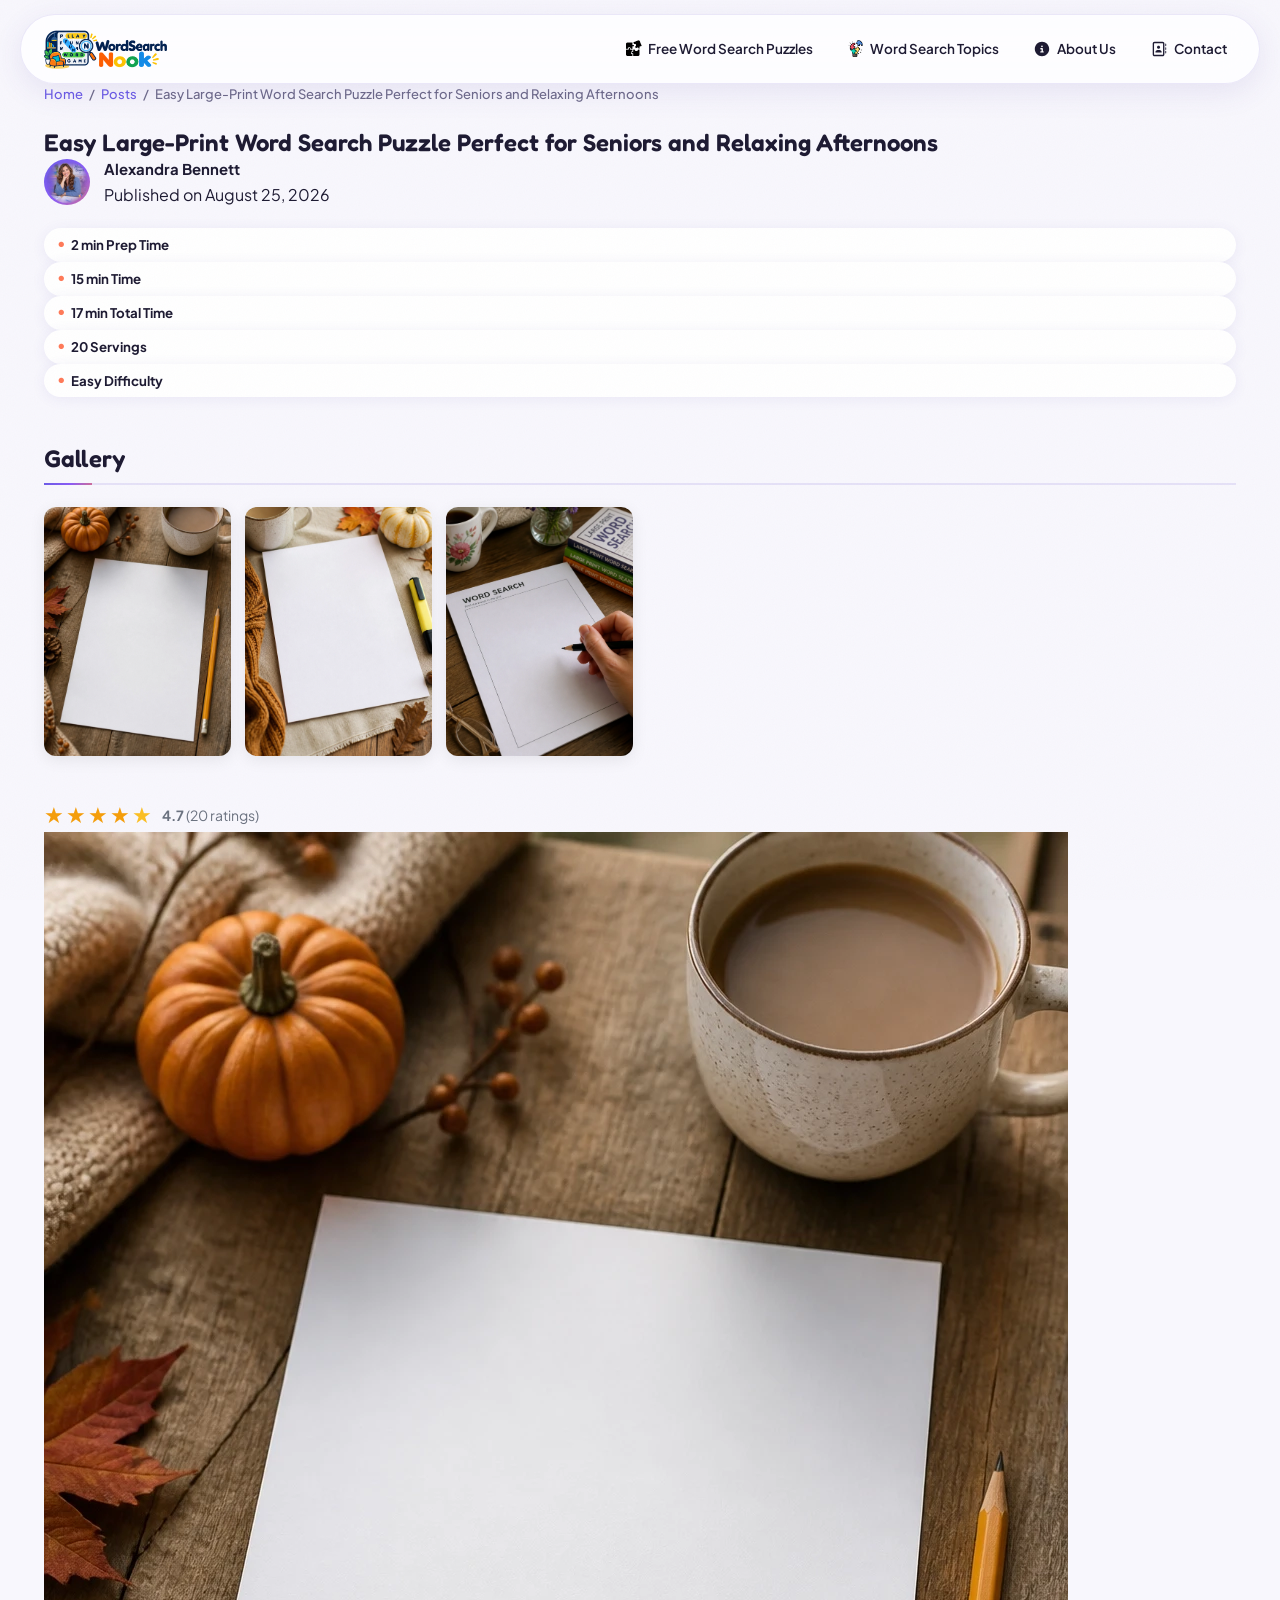
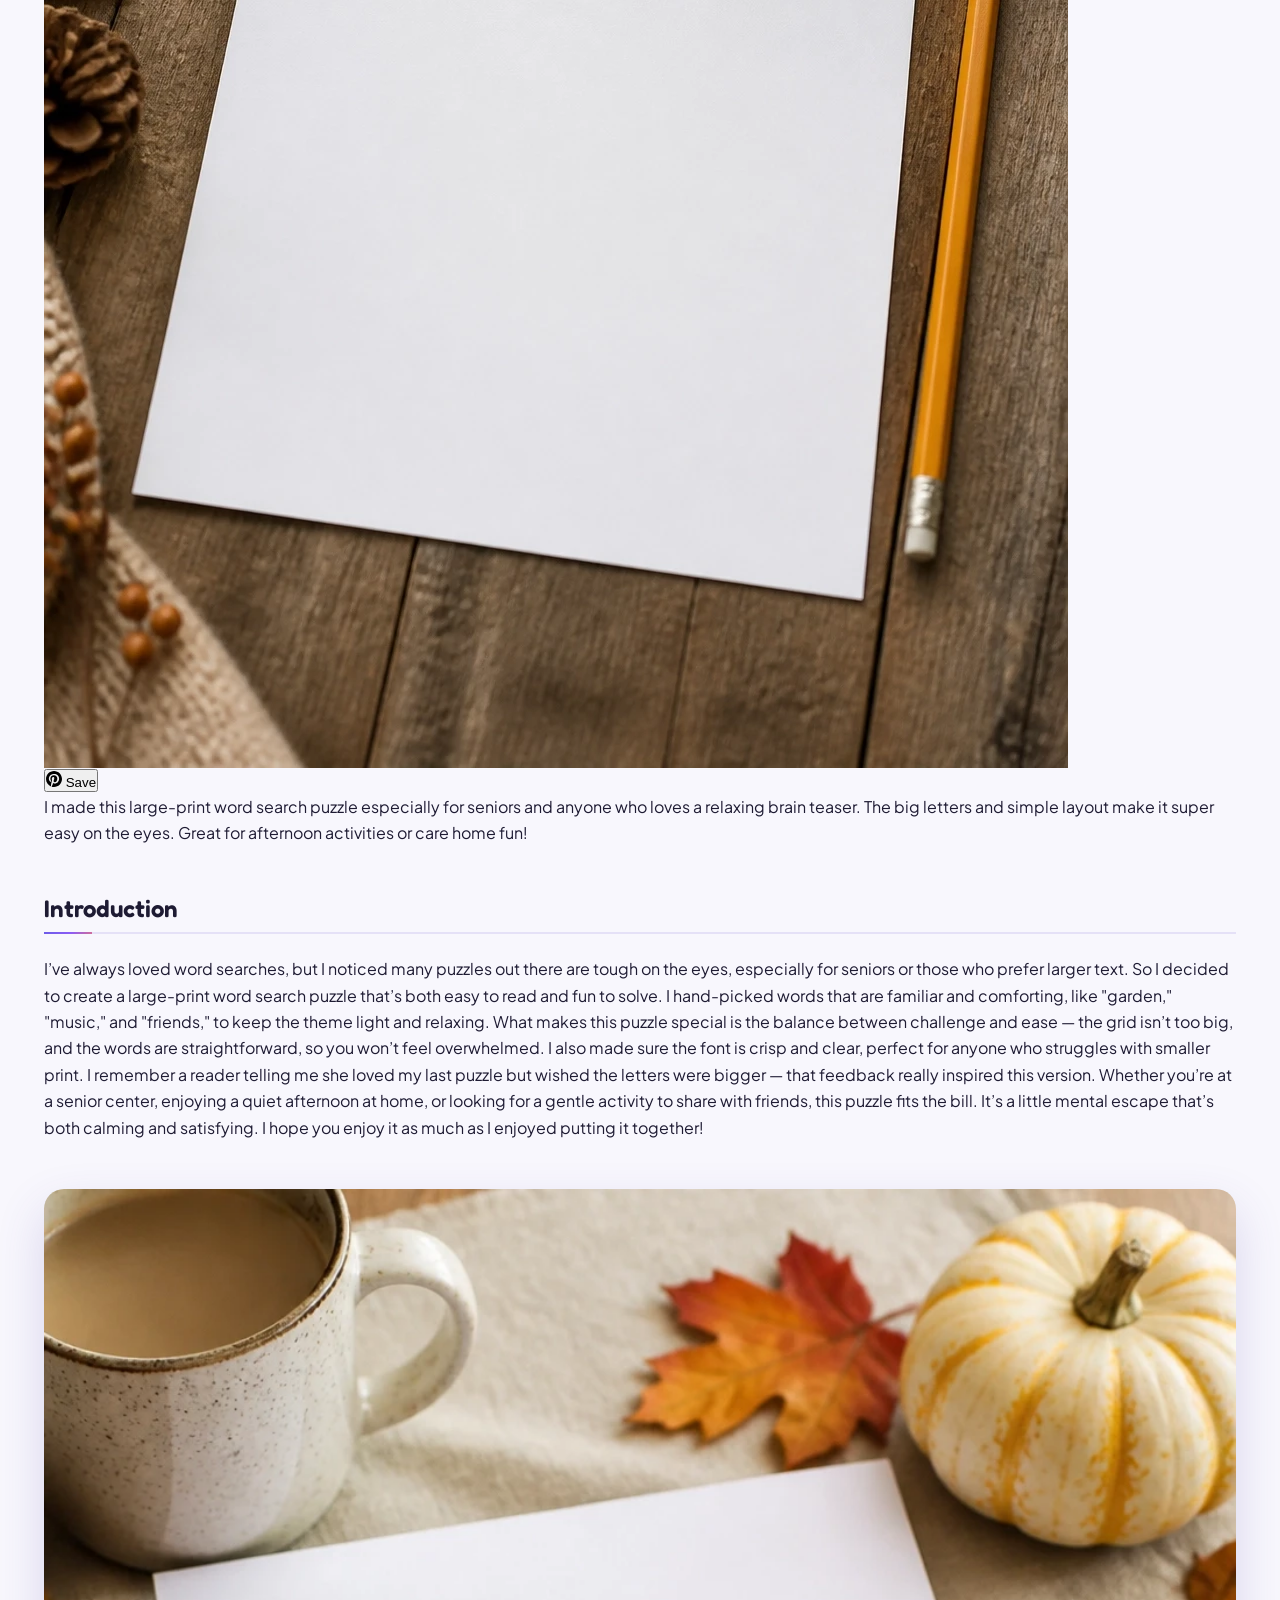
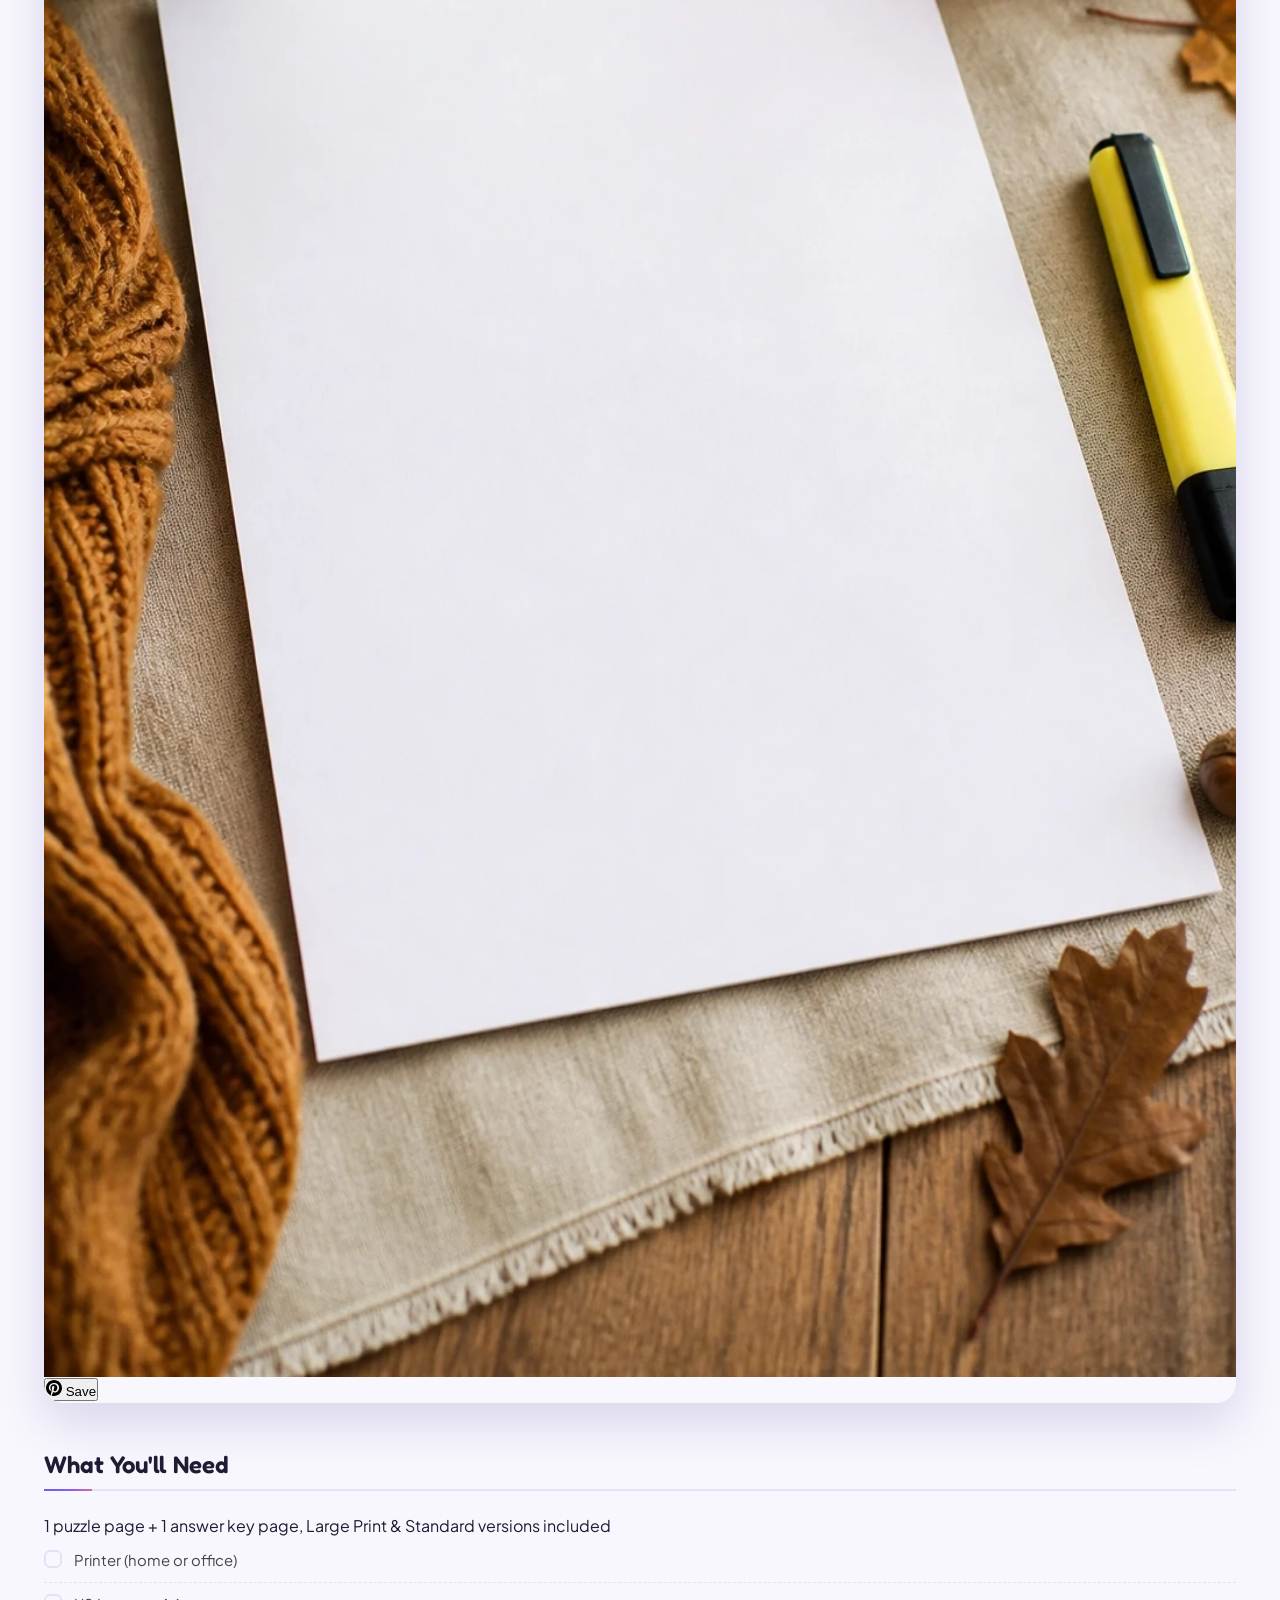
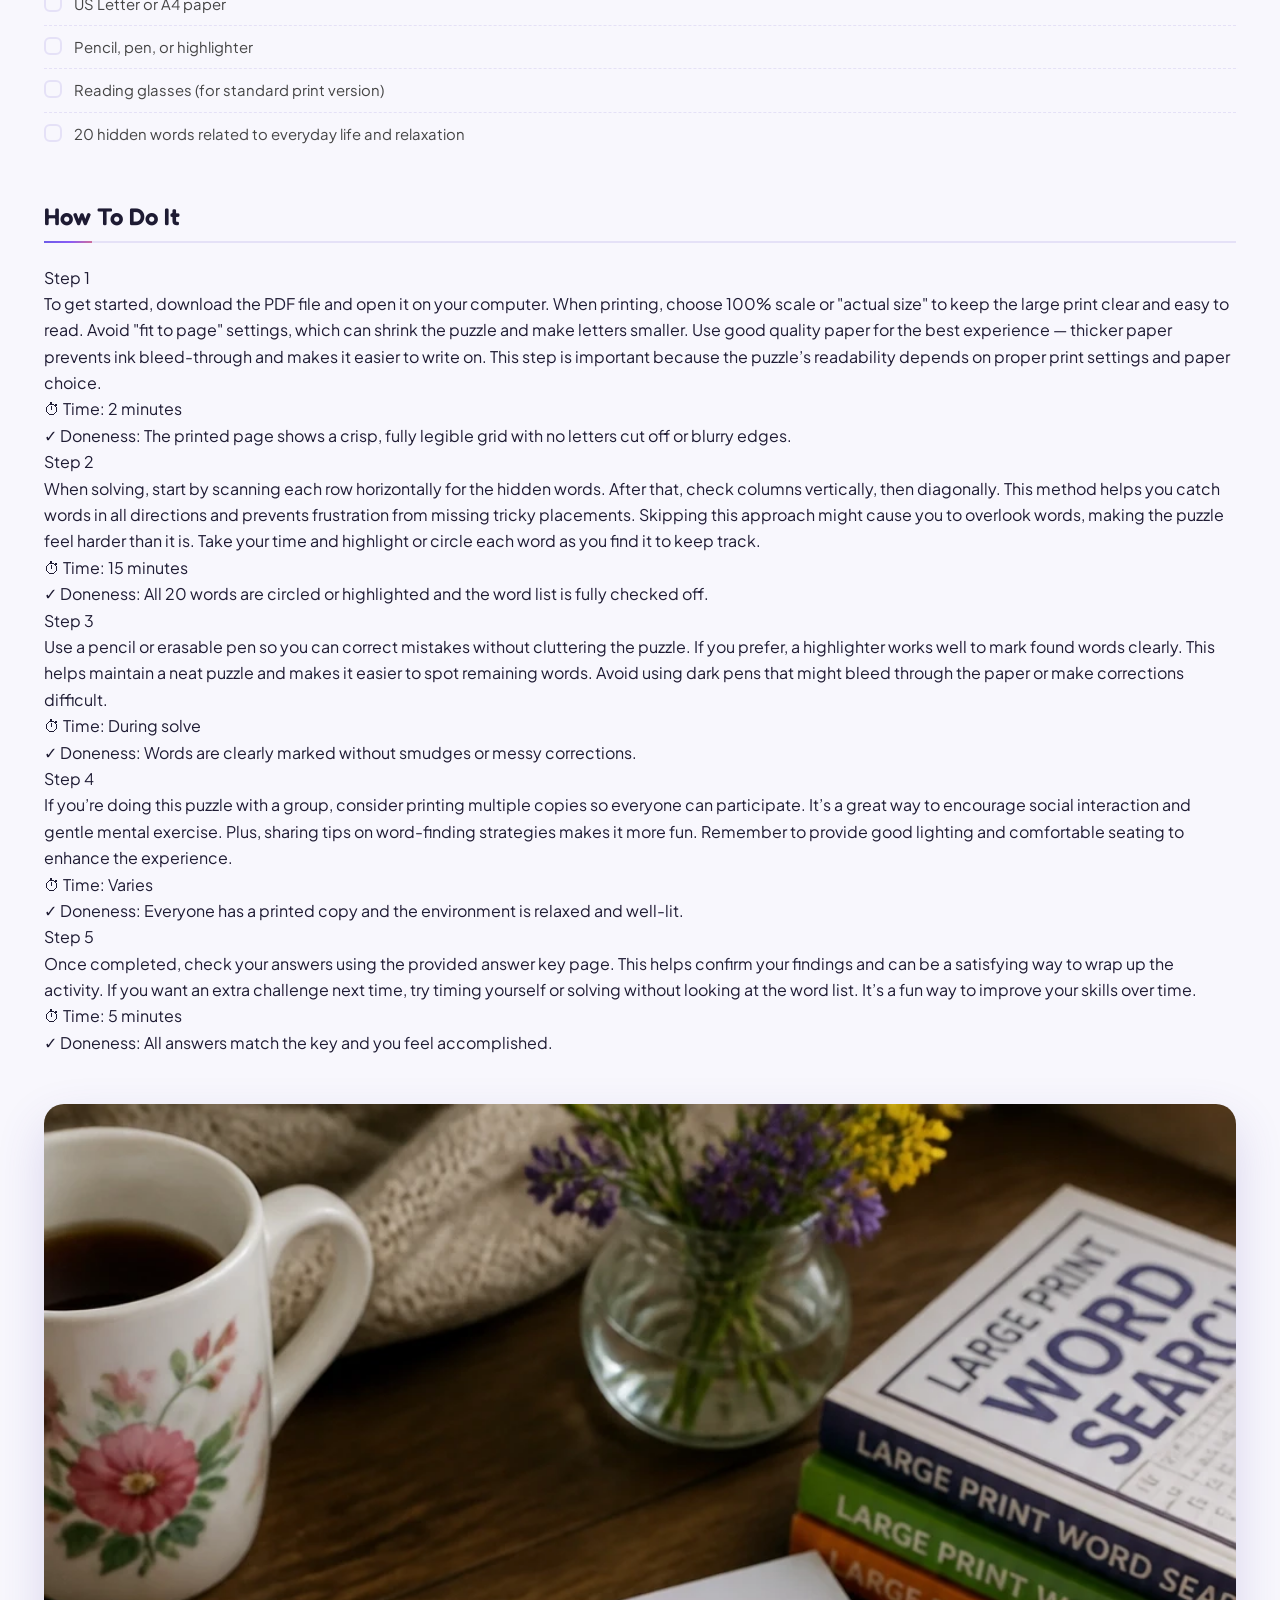
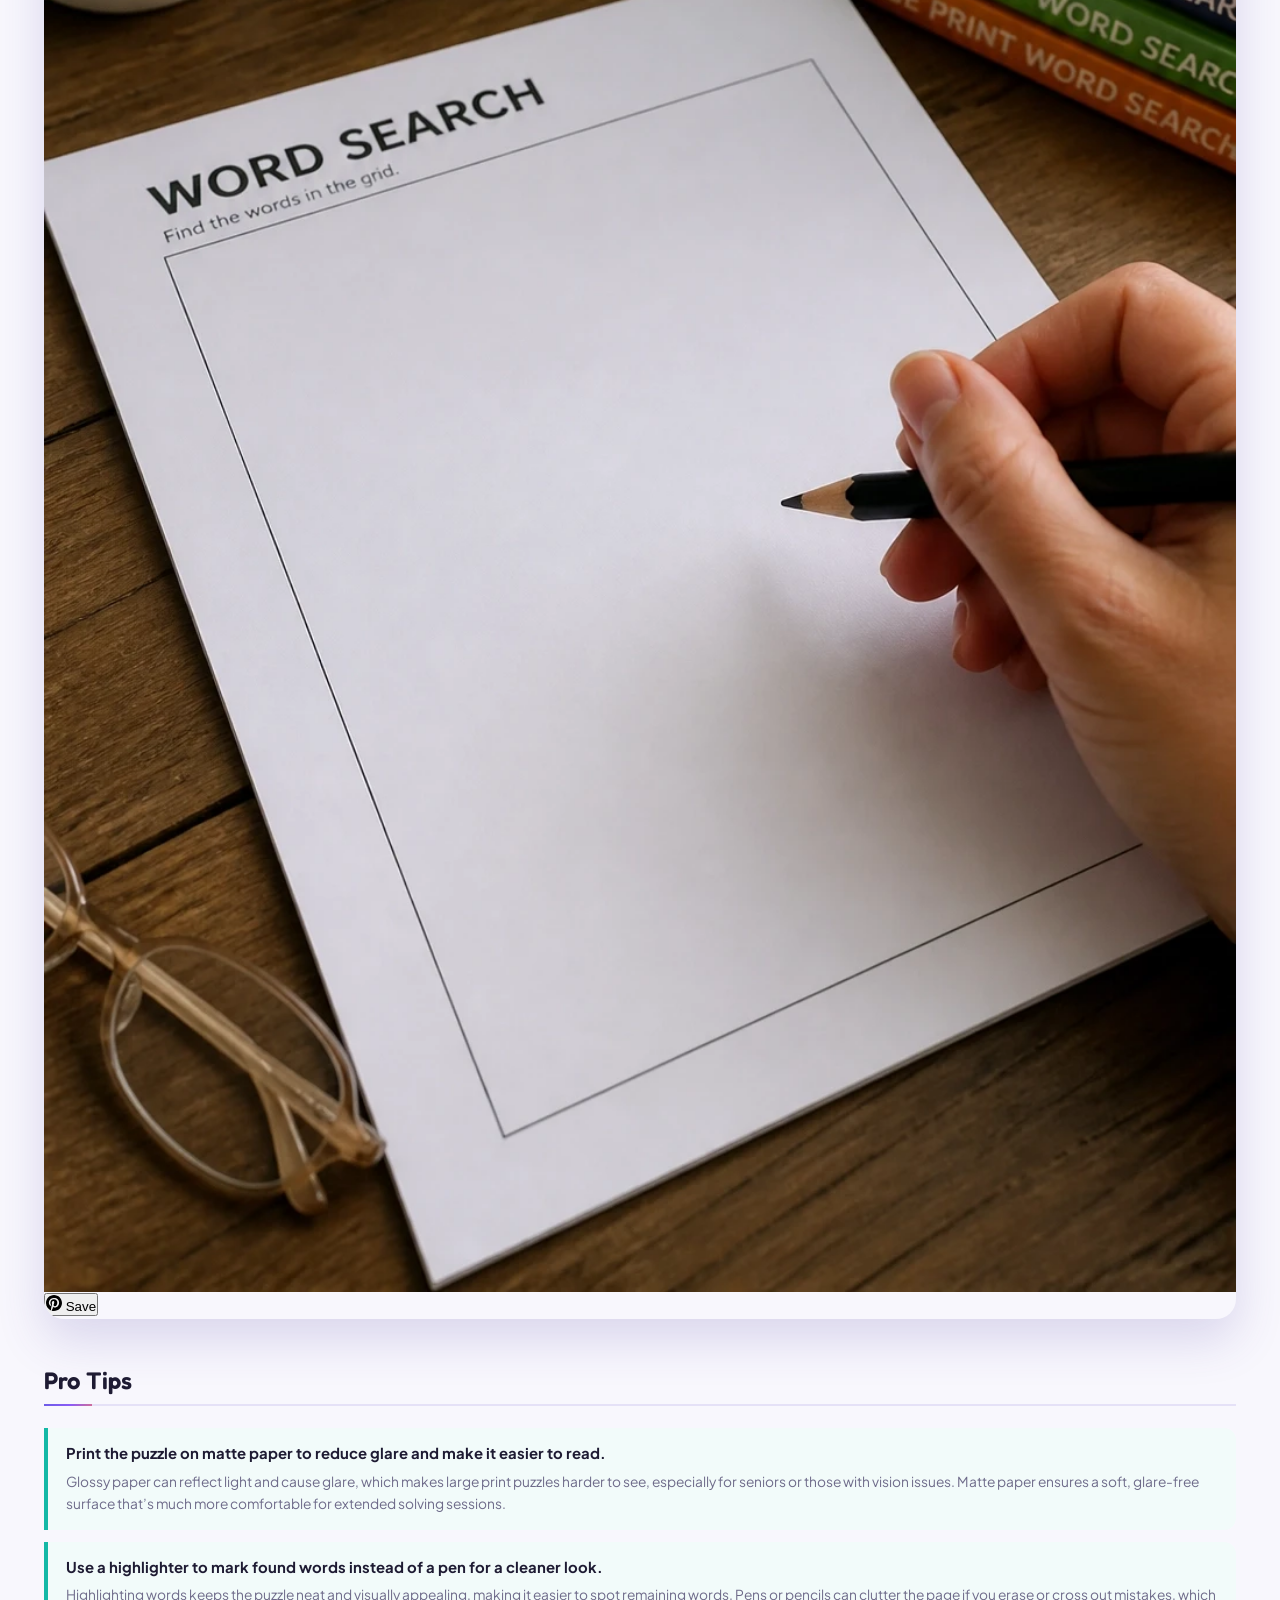
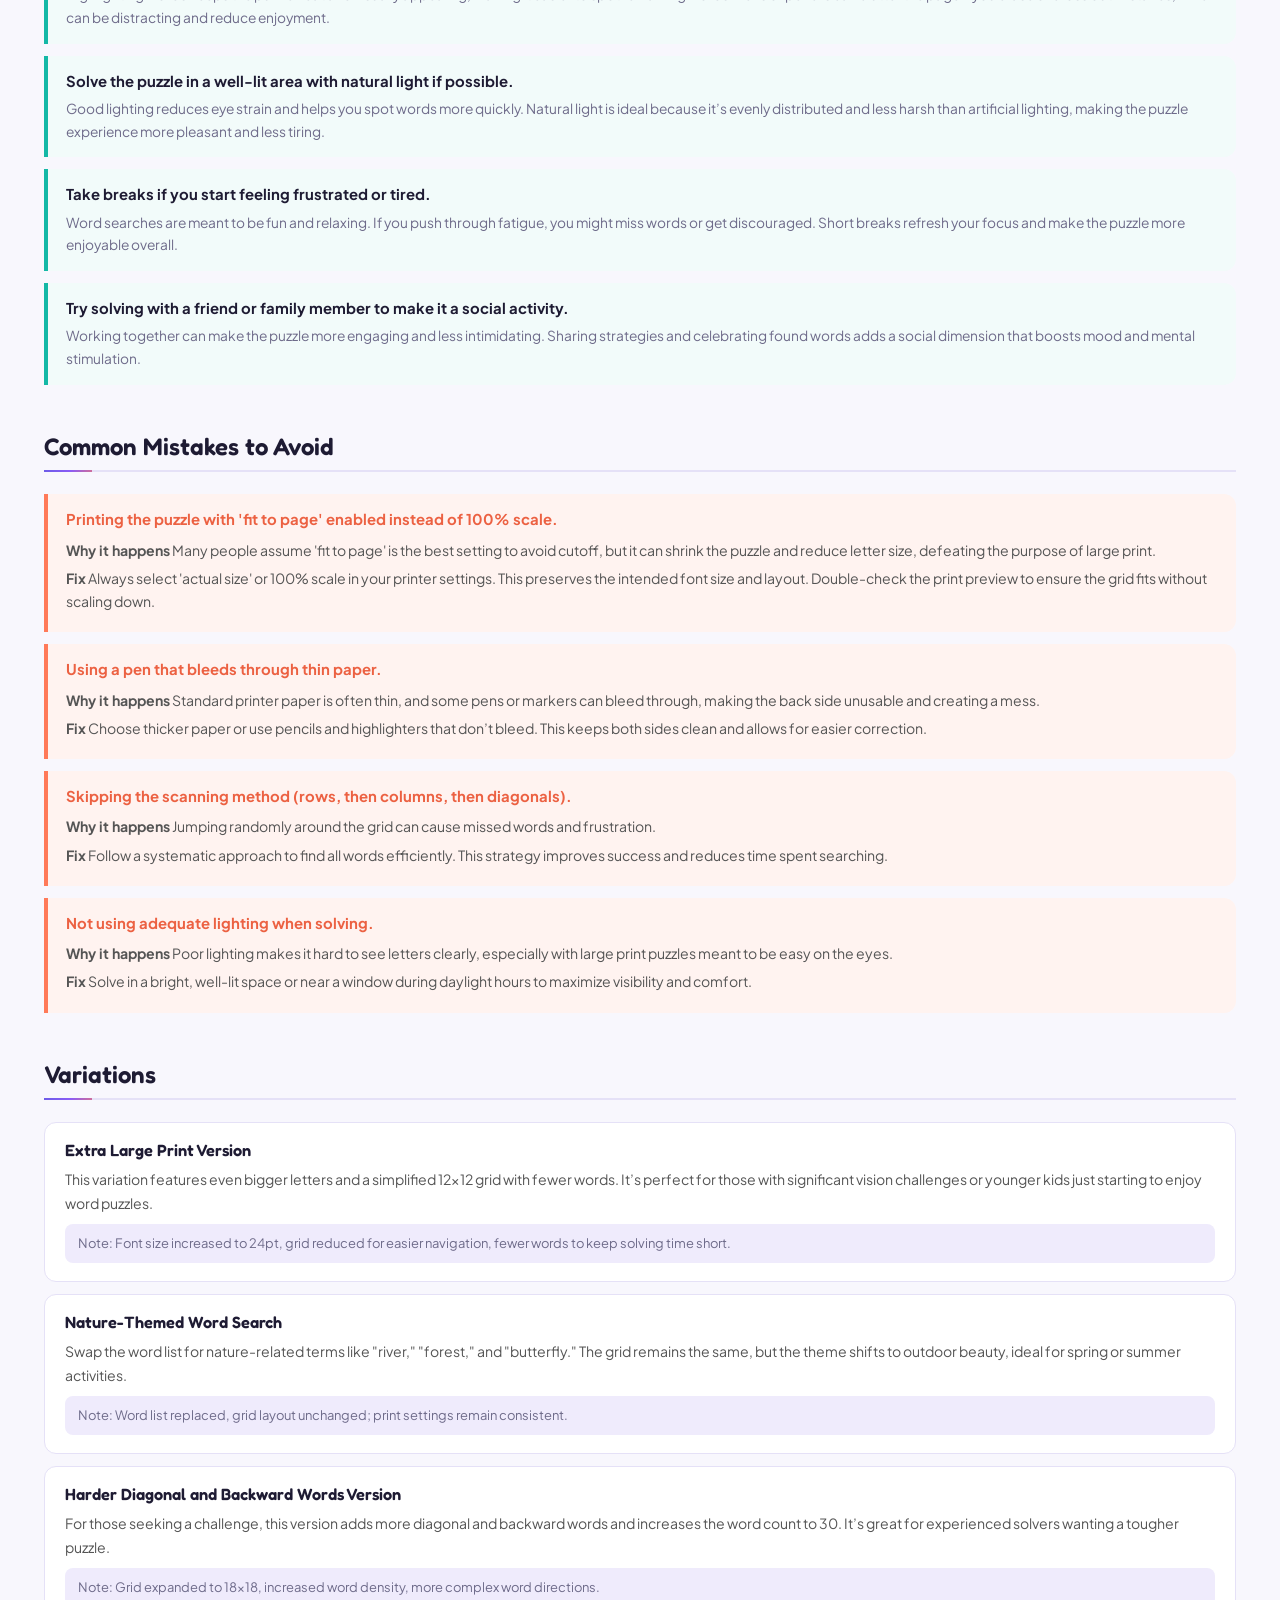
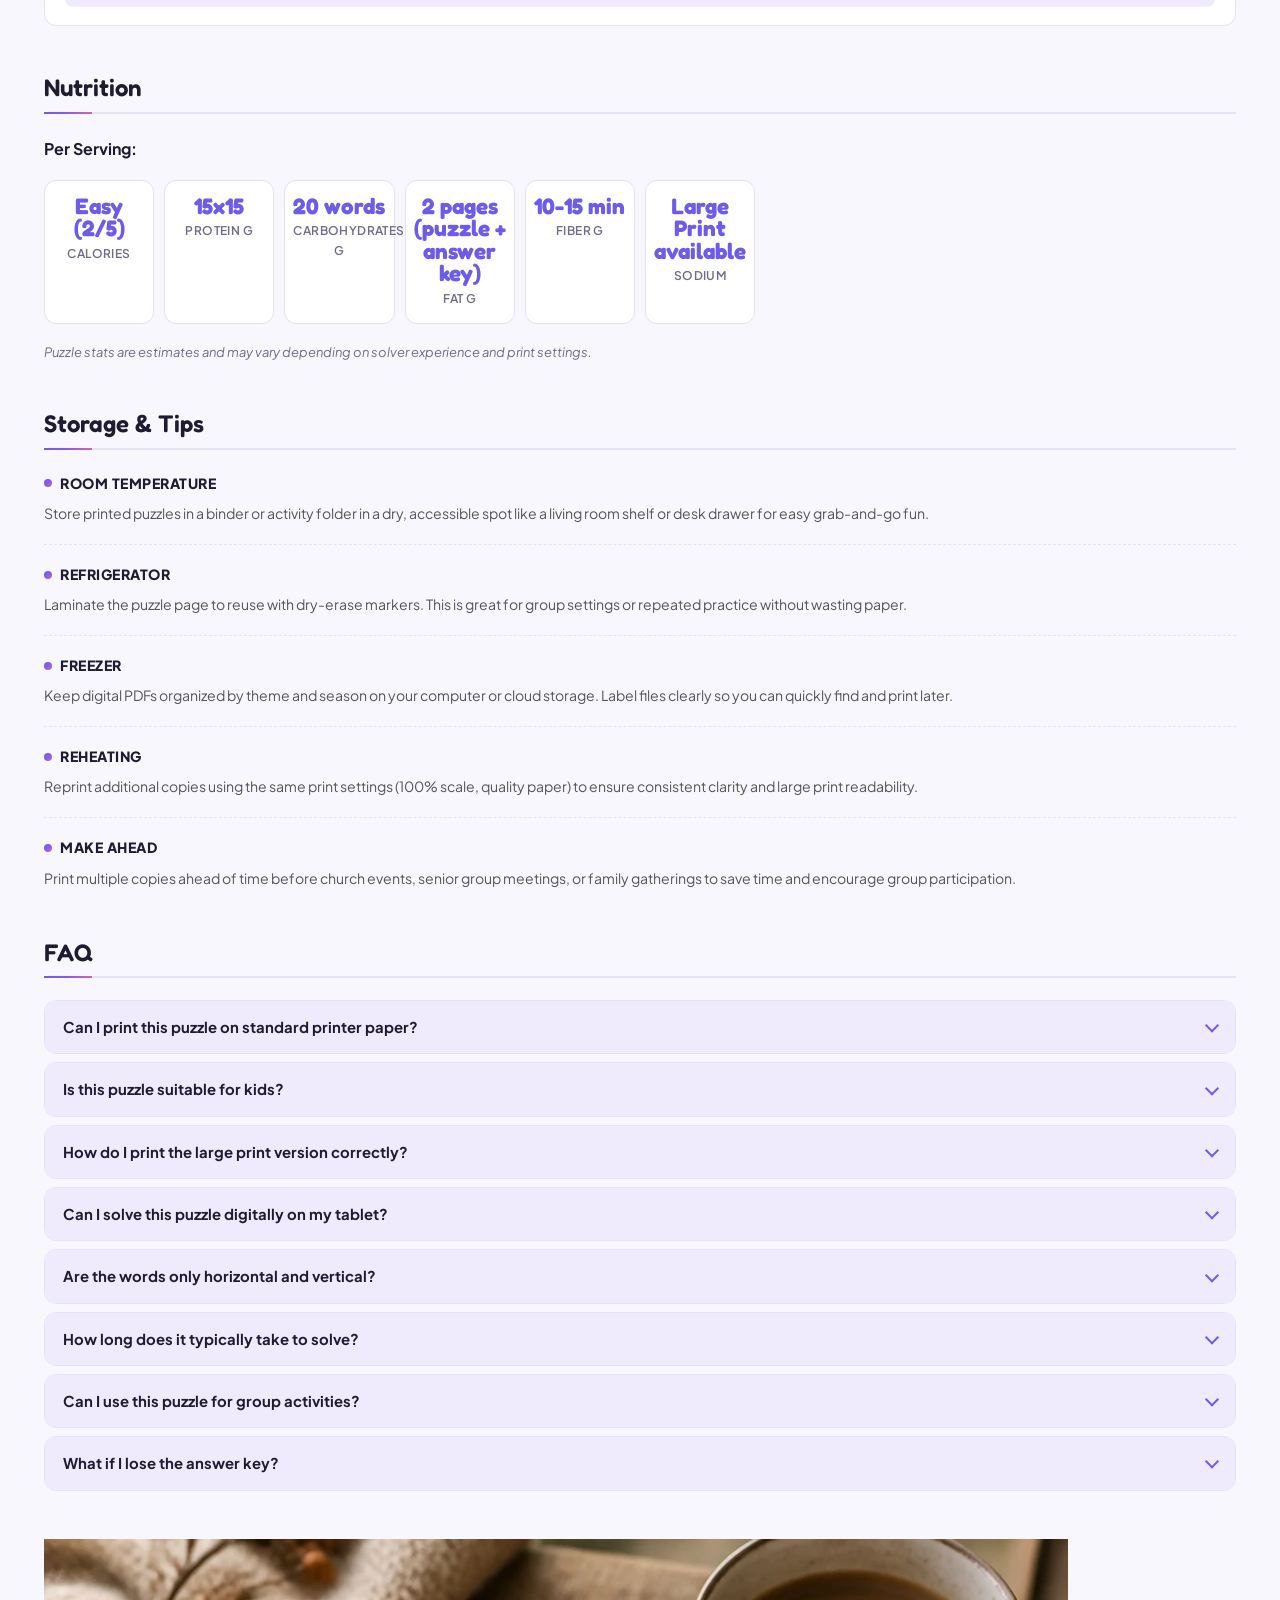
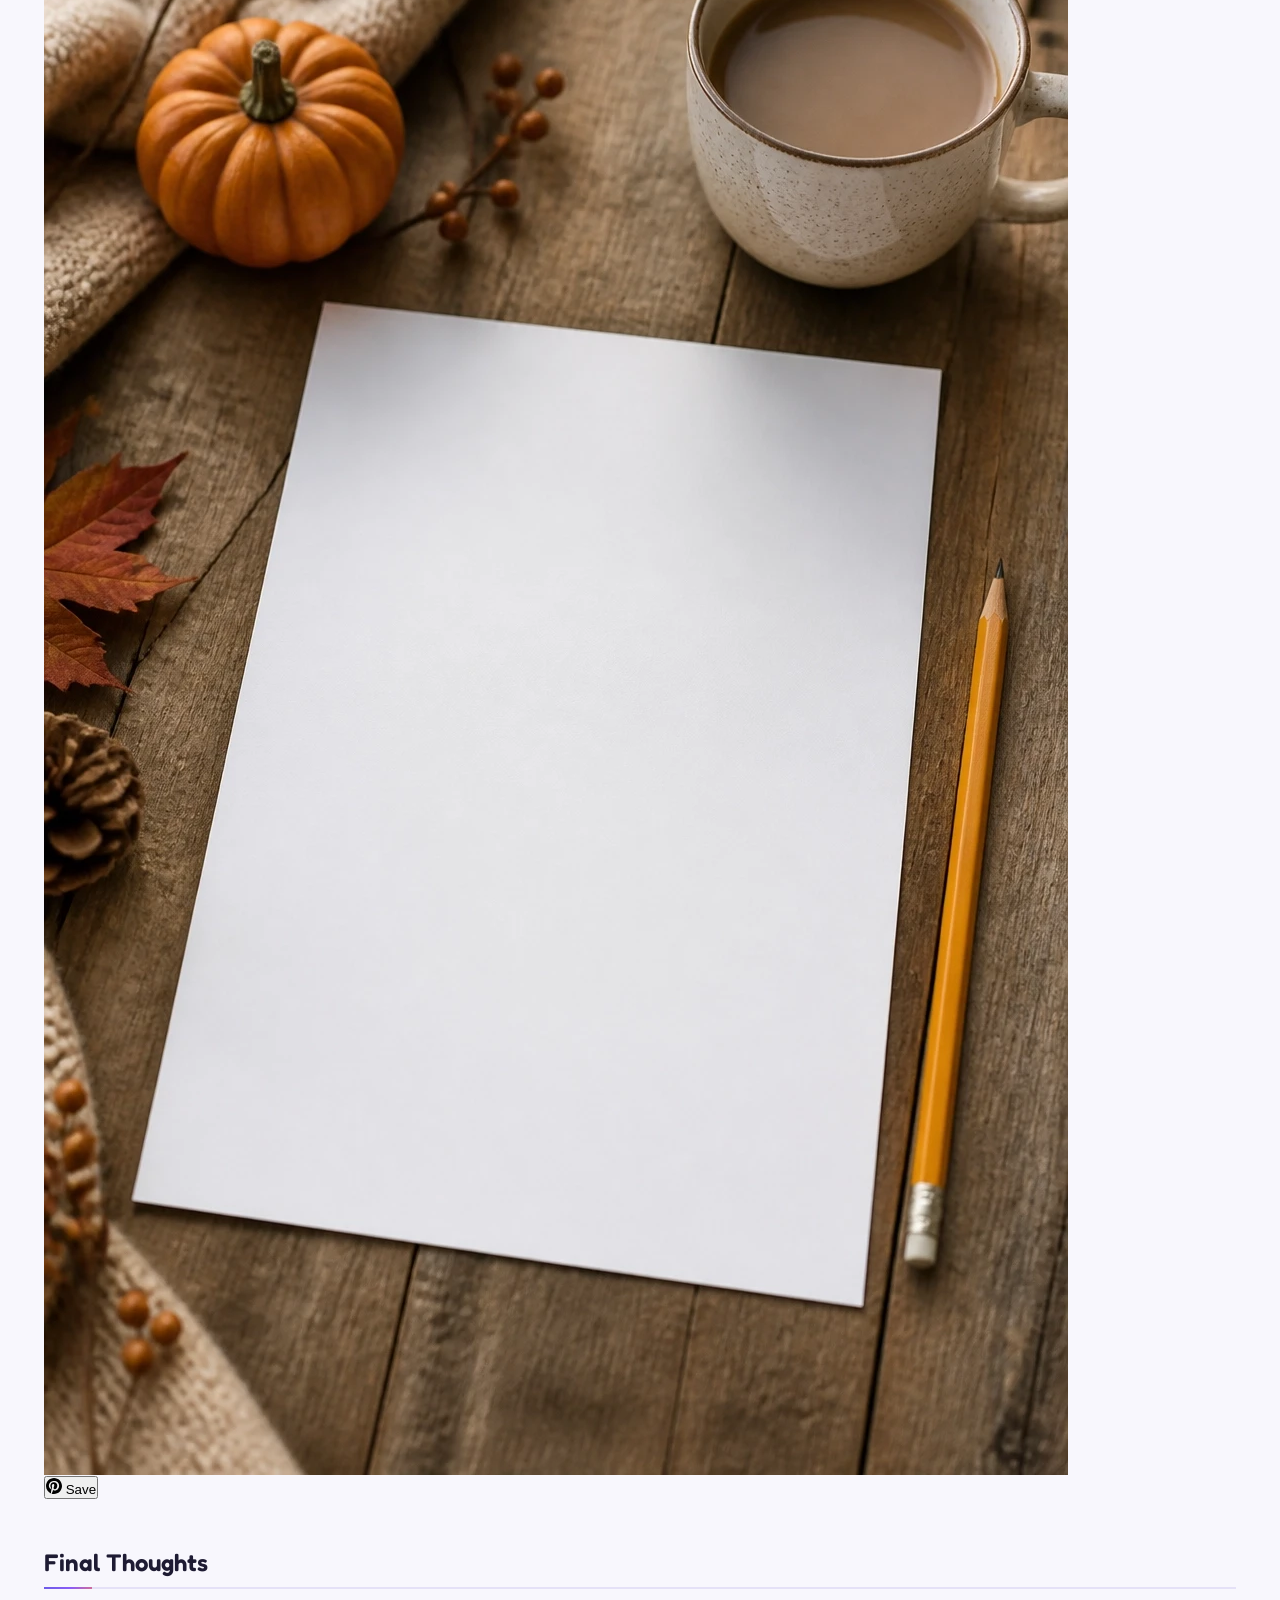
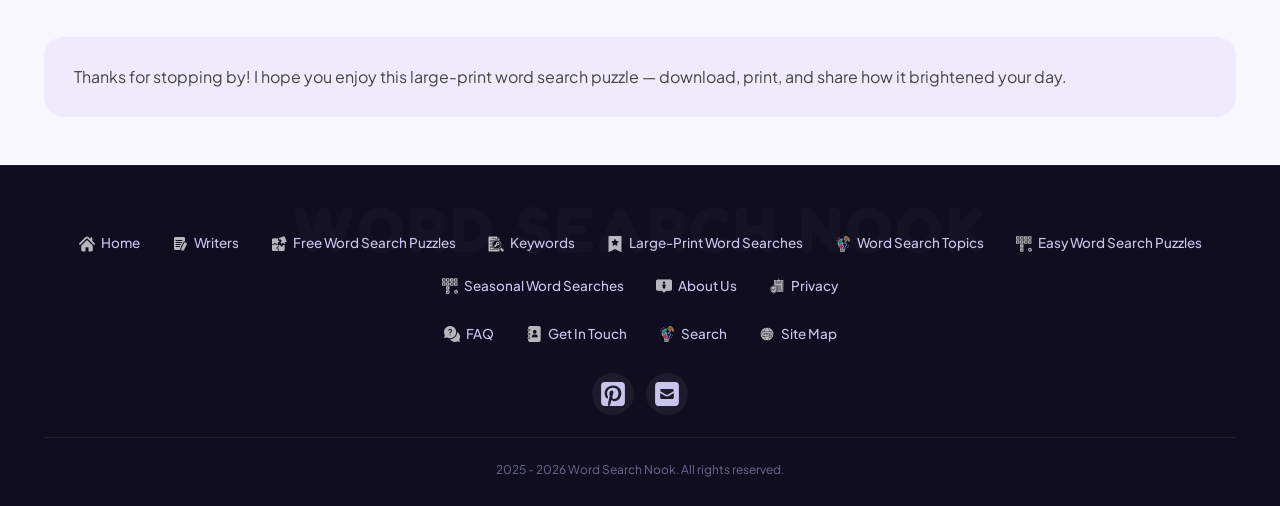
==== posts/easy-large-print-word-search-puzzle-perfect-for-seniors-and-relaxing-afternoons/index.html @ 79d9930b "Update from web: 2026-08-25 23:14:46" ====
<!DOCTYPE html>
<html lang="en">
<head>
    <meta charset="UTF-8">
    <meta name="viewport" content="width=device-width, initial-scale=1.0">
    <title>Easy Large-Print Word Search Puzzle Perfect for Seniors and Relaxing Afternoons (2026) - Recipes</title>
    <meta name="description" content="I made this large-print word search puzzle especially for seniors and anyone who loves a relaxing brain teaser. The big letters and simple layout make it super easy on the eyes. Great for afternoon activities or care home fun!">
    <link rel="canonical" href="https://localhost/posts/easy-large-print-word-search-puzzle-perfect-for-seniors-and-relaxing-afternoons/">
    <meta name="robots" content="index, follow">
    <link rel="preconnect" href="https://fonts.googleapis.com">
    <link rel="preconnect" href="https://fonts.gstatic.com" crossorigin>
    <link rel="preconnect" href="https://pagead2.googlesyndication.com">
    <link rel="preconnect" href="https://www.googletagmanager.com">

    <meta property="og:type" content="article">
    <meta property="og:title" content="Easy Large-Print Word Search Puzzle Perfect for Seniors and Relaxing Afternoons">
    <meta property="og:description" content="I made this large-print word search puzzle especially for seniors and anyone who loves a relaxing brain teaser. The big letters and simple layout make it super easy on the eyes. Great for afternoon activities or care home fun!">
    <meta property="og:url" content="https://localhost/posts/easy-large-print-word-search-puzzle-perfect-for-seniors-and-relaxing-afternoons/">
    <meta property="og:site_name" content="Recipes">
    <meta property="og:image" content="https://localhost/posts/easy-large-print-word-search-puzzle-perfect-for-seniors-and-relaxing-afternoons/images/easy-large-print-word-search-puzzle-perfect-for-seniors-and-relaxing-afternoons_image_1.webp">

    <meta name="twitter:card" content="summary_large_image">
    <meta name="twitter:title" content="Easy Large-Print Word Search Puzzle Perfect for Seniors and Relaxing Afternoons">
    <meta name="twitter:description" content="I made this large-print word search puzzle especially for seniors and anyone who loves a relaxing brain teaser. The big letters and simple layout make it super easy on the eyes. Great for afternoon activities or care home fun!">
    <meta name="twitter:image" content="https://localhost/posts/easy-large-print-word-search-puzzle-perfect-for-seniors-and-relaxing-afternoons/images/easy-large-print-word-search-puzzle-perfect-for-seniors-and-relaxing-afternoons_image_1.webp">

    <meta name="pinterest-rich-pin" content="true">
    <script type="application/ld+json">{
    "@context": "https://schema.org",
    "@type": "Article",
    "headline": "Easy Large-Print Word Search Puzzle Perfect for Seniors and Relaxing Afternoons",
    "description": "I made this large-print word search puzzle especially for seniors and anyone who loves a relaxing brain teaser. The big letters and simple layout make it super easy on the eyes. Great for afternoon activities or care home fun!",
    "image": [
        "https://localhost/posts/easy-large-print-word-search-puzzle-perfect-for-seniors-and-relaxing-afternoons/images/easy-large-print-word-search-puzzle-perfect-for-seniors-and-relaxing-afternoons_image_1.webp"
    ],
    "author": {
        "@type": "Person",
        "name": "Alexandra Bennett"
    },
    "publisher": {
        "@type": "Organization",
        "name": "localhost"
    },
    "datePublished": "2026-08-25",
    "dateModified": "2026-08-25",
    "url": "https://localhost/posts/easy-large-print-word-search-puzzle-perfect-for-seniors-and-relaxing-afternoons/"
}</script>
    <script type="application/ld+json">{
    "@context": "https://schema.org",
    "@type": "Recipe",
    "name": "Easy Large-Print Word Search Puzzle Perfect for Seniors and Relaxing Afternoons",
    "description": "I made this large-print word search puzzle especially for seniors and anyone who loves a relaxing brain teaser. The big letters and simple layout make it super easy on the eyes. Great for afternoon activities or care home fun!",
    "image": [
        "https://localhost/posts/easy-large-print-word-search-puzzle-perfect-for-seniors-and-relaxing-afternoons/images/easy-large-print-word-search-puzzle-perfect-for-seniors-and-relaxing-afternoons_image_1.webp"
    ],
    "author": {
        "@type": "Person",
        "name": "Alexandra Bennett"
    },
    "datePublished": "2026-08-25",
    "prepTime": "PT2M",
    "cookTime": "PT15M",
    "totalTime": "PT17M",
    "recipeYield": "20 servings",
    "recipeIngredient": [
        "Printer (home or office)",
        "US Letter or A4 paper",
        "Pencil, pen, or highlighter",
        "Reading glasses (for standard print version)",
        "20 hidden words related to everyday life and relaxation"
    ],
    "recipeInstructions": [
        {
            "@type": "HowToStep",
            "name": "Step 1",
            "text": "To get started, download the PDF file and open it on your computer. When printing, choose 100% scale or \"actual size\" to keep the large print clear and easy to read. Avoid \"fit to page\" settings, which can shrink the puzzle and make letters smaller. Use good quality paper for the best experience — thicker paper prevents ink bleed-through and makes it easier to write on. This step is important because the puzzle’s readability depends on proper print settings and paper choice.",
            "url": "https://localhost/posts/easy-large-print-word-search-puzzle-perfect-for-seniors-and-relaxing-afternoons/#step-1"
        },
        {
            "@type": "HowToStep",
            "name": "Step 2",
            "text": "When solving, start by scanning each row horizontally for the hidden words. After that, check columns vertically, then diagonally. This method helps you catch words in all directions and prevents frustration from missing tricky placements. Skipping this approach might cause you to overlook words, making the puzzle feel harder than it is. Take your time and highlight or circle each word as you find it to keep track.",
            "url": "https://localhost/posts/easy-large-print-word-search-puzzle-perfect-for-seniors-and-relaxing-afternoons/#step-2"
        },
        {
            "@type": "HowToStep",
            "name": "Step 3",
            "text": "Use a pencil or erasable pen so you can correct mistakes without cluttering the puzzle. If you prefer, a highlighter works well to mark found words clearly. This helps maintain a neat puzzle and makes it easier to spot remaining words. Avoid using dark pens that might bleed through the paper or make corrections difficult.",
            "url": "https://localhost/posts/easy-large-print-word-search-puzzle-perfect-for-seniors-and-relaxing-afternoons/#step-3"
        },
        {
            "@type": "HowToStep",
            "name": "Step 4",
            "text": "If you’re doing this puzzle with a group, consider printing multiple copies so everyone can participate. It’s a great way to encourage social interaction and gentle mental exercise. Plus, sharing tips on word-finding strategies makes it more fun. Remember to provide good lighting and comfortable seating to enhance the experience.",
            "url": "https://localhost/posts/easy-large-print-word-search-puzzle-perfect-for-seniors-and-relaxing-afternoons/#step-4"
        },
        {
            "@type": "HowToStep",
            "name": "Step 5",
            "text": "Once completed, check your answers using the provided answer key page. This helps confirm your findings and can be a satisfying way to wrap up the activity. If you want an extra challenge next time, try timing yourself or solving without looking at the word list. It’s a fun way to improve your skills over time.",
            "url": "https://localhost/posts/easy-large-print-word-search-puzzle-perfect-for-seniors-and-relaxing-afternoons/#step-5"
        }
    ],
    "nutrition": {
        "@type": "NutritionInformation",
        "calories": "Easy (2/5)",
        "proteinContent": "15x15",
        "carbohydrateContent": "20 words",
        "fatContent": "2 pages (puzzle + answer key)",
        "fiberContent": "10-15 min",
        "sodiumContent": "Large Print available"
    },
    "keywords": "wordsearch, largeprint, seniors, brainexercise",
    "aggregateRating": {
        "@type": "AggregateRating",
        "ratingValue": 4.7,
        "reviewCount": 20,
        "bestRating": 5,
        "worstRating": 1
    }
}</script>
    <script type="application/ld+json">{
    "@context": "https://schema.org",
    "@type": "BreadcrumbList",
    "itemListElement": [
        {
            "@type": "ListItem",
            "position": 1,
            "name": "Home",
            "item": "https://localhost/"
        },
        {
            "@type": "ListItem",
            "position": 2,
            "name": "Posts",
            "item": "https://localhost/posts/"
        },
        {
            "@type": "ListItem",
            "position": 3,
            "name": "Easy Large-Print Word Search Puzzle Perfect for Seniors and Relaxing Afternoons"
        }
    ]
}</script>
    <script type="application/ld+json">{
    "@context": "https://schema.org",
    "@type": "FAQPage",
    "mainEntity": [
        {
            "@type": "Question",
            "name": "Can I print this puzzle on standard printer paper?",
            "acceptedAnswer": {
                "@type": "Answer",
                "text": "Yes, standard printer paper works fine, but for the best writing experience and to prevent ink bleed-through, I recommend slightly thicker paper (like 24lb) especially if using markers or gel pens. This helps keep the puzzle neat and easy to solve."
            }
        },
        {
            "@type": "Question",
            "name": "Is this puzzle suitable for kids?",
            "acceptedAnswer": {
                "@type": "Answer",
                "text": "Absolutely! While designed with seniors in mind, the large print and straightforward words make it great for kids too, especially those who are learning to read or enjoy simple puzzles. Just supervise younger children if needed."
            }
        },
        {
            "@type": "Question",
            "name": "How do I print the large print version correctly?",
            "acceptedAnswer": {
                "@type": "Answer",
                "text": "Make sure to select 'actual size' or 100% scale in your printer settings. Avoid 'fit to page' because it shrinks the puzzle and reduces font size. Use good quality paper and check the preview before printing."
            }
        },
        {
            "@type": "Question",
            "name": "Can I solve this puzzle digitally on my tablet?",
            "acceptedAnswer": {
                "@type": "Answer",
                "text": "You can, but it’s best printed for ease of marking and readability. On a tablet, zooming in helps, but tapping or highlighting words can be tricky. Printing is recommended for the best experience."
            }
        },
        {
            "@type": "Question",
            "name": "Are the words only horizontal and vertical?",
            "acceptedAnswer": {
                "@type": "Answer",
                "text": "No, words can be found horizontally, vertically, and diagonally, both forward and backward, to add a gentle challenge while keeping it accessible."
            }
        },
        {
            "@type": "Question",
            "name": "How long does it typically take to solve?",
            "acceptedAnswer": {
                "@type": "Answer",
                "text": "On average, it takes about 10-15 minutes, depending on your pace and experience. It’s designed to be a relaxing activity, so no rush!"
            }
        },
        {
            "@type": "Question",
            "name": "Can I use this puzzle for group activities?",
            "acceptedAnswer": {
                "@type": "Answer",
                "text": "Definitely! It’s perfect for group settings like senior centers or family gatherings. Just print enough copies so everyone can join in."
            }
        },
        {
            "@type": "Question",
            "name": "What if I lose the answer key?",
            "acceptedAnswer": {
                "@type": "Answer",
                "text": "No worries — you can re-download the puzzle PDF from the original source anytime. The answer key is included on a separate page for easy reference."
            }
        }
    ]
}</script>

    <link rel="icon" type="image/x-icon" href="../../assets/favicons/icon.svg">
    <link rel="stylesheet" href="../../tasty.css">
    <link href="https://fonts.googleapis.com/css2?family=Inter:wght@300;400;600&family=Playfair+Display:wght@600&display=swap" rel="stylesheet">

    
    <script>
      window.dataLayer = window.dataLayer || [];
      function gtag(){dataLayer.push(arguments);}
      gtag('consent', 'default', {
        'ad_storage': 'granted', 'ad_user_data': 'granted',
        'ad_personalization': 'granted', 'analytics_storage': 'granted'
      });
    </script>
    <script async src="https://pagead2.googlesyndication.com/pagead/js/adsbygoogle.js?client=ca-pub-3666818985097490" crossorigin="anonymous"></script>
    <script src="../../ads.js" defer></script>
</head>
<body>
    <header class="header">
        <div class="container">
            <div class="logo">
                <a href="../../?page=home"> <img src="../../assets/logo.png" alt=""></a>
            </div>
            <nav class="nav">
                <a href="../../?page=posts"><img src="../../img/topics.webp" alt="Topics">Free Word Search Puzzles</a>
                <a href="../../?page=posts-category"><img src="../../img/discover.webp" alt="Discover">Word Search Topics</a>
                <a href="../../?page=about"><svg xmlns="http://www.w3.org/2000/svg" viewBox="0 0 640 640"><!--!Font Awesome Free v7.0.1 by @fontawesome - https://fontawesome.com License - https://fontawesome.com/license/free Copyright 2025 Fonticons, Inc.--><path d="M320 576C461.4 576 576 461.4 576 320C576 178.6 461.4 64 320 64C178.6 64 64 178.6 64 320C64 461.4 178.6 576 320 576zM288 224C288 206.3 302.3 192 320 192C337.7 192 352 206.3 352 224C352 241.7 337.7 256 320 256C302.3 256 288 241.7 288 224zM280 288L328 288C341.3 288 352 298.7 352 312L352 400L360 400C373.3 400 384 410.7 384 424C384 437.3 373.3 448 360 448L280 448C266.7 448 256 437.3 256 424C256 410.7 266.7 400 280 400L304 400L304 336L280 336C266.7 336 256 325.3 256 312C256 298.7 266.7 288 280 288z"/></svg> About Us</a>
                <a href="../../?page=contact"><svg xmlns="http://www.w3.org/2000/svg" viewBox="0 0 640 640"><!--!Font Awesome Free v7.0.1 by @fontawesome - https://fontawesome.com License - https://fontawesome.com/license/free Copyright 2025 Fonticons, Inc.--><path d="M448 112C456.8 112 464 119.2 464 128L464 512C464 520.8 456.8 528 448 528L160 528C151.2 528 144 520.8 144 512L144 128C144 119.2 151.2 112 160 112L448 112zM160 64C124.7 64 92.7 96 96 128L96 512C96 547.3 124.7 576 160 576L448 576C483.3 576 512 547.3 512 512L512 128C512 92.7 483.3 64 448 64L160 64zM304 312C334.9 312 360 286.9 360 256C360 225.1 334.9 200 304 200C273.1 200 248 225.1 248 256C248 286.9 273.1 312 304 312zM272 352C227.8 352 192 387.8 192 432C192 440.8 199.2 448 208 448L400 448C408.8 448 416 440.8 416 432C416 387.8 380.2 352 336 352L272 352zM576 144C576 135.2 568.8 128 560 128C551.2 128 544 135.2 544 144L544 208C544 216.8 551.2 224 560 224C568.8 224 576 216.8 576 208L576 144zM560 256C551.2 256 544 263.2 544 272L544 336C544 344.8 551.2 352 560 352C568.8 352 576 344.8 576 336L576 272C576 263.2 568.8 256 560 256zM576 400C576 391.2 568.8 384 560 384C551.2 384 544 391.2 544 400L544 464C544 472.8 551.2 480 560 480C568.8 480 576 472.8 576 464L576 400z"/></svg> Contact</a>
            </nav>
            <button class="search-btn"></button>
        </div>
    </header>
    <div class="container">
        <div id="post-content">
            <section class="post-detail">
                <nav class="breadcrumb"><a href="../../index.html">Home</a> / <a href="../../?page=posts">Posts</a> / <span>Easy Large-Print Word Search Puzzle Perfect for Seniors and Relaxing Afternoons</span></nav><h1 class="post-title">Easy Large-Print Word Search Puzzle Perfect for Seniors and Relaxing Afternoons</h1><div class="author-info"><img src="../../authors/images/author.png" alt="Alexandra Bennett" class="author-avatar"><div><div class="author-name">Alexandra Bennett</div><div class="post-date">Published on August 25, 2026</div></div></div><div class="post-stats">                <div class="stat"><span>2 min Prep Time</span></div>
                <div class="stat"><span>15 min Time</span></div>
                <div class="stat"><span>17 min Total Time</span></div>
                <div class="stat"><span>20 Servings</span></div>
                <div class="stat"><span>Easy Difficulty</span></div>
</div>        <section class="story-section post-gallery-section" id="image-gallery">
            <h2 class="story-headline">Gallery</h2>
            <div class="pg-grid">
                <div class="pg-item" onclick="pgOpenLightbox('/posts/easy-large-print-word-search-puzzle-perfect-for-seniors-and-relaxing-afternoons/images/easy-large-print-word-search-puzzle-perfect-for-seniors-and-relaxing-afternoons_image_1.webp','Post image 1')">
                    <img src="/posts/easy-large-print-word-search-puzzle-perfect-for-seniors-and-relaxing-afternoons/images/easy-large-print-word-search-puzzle-perfect-for-seniors-and-relaxing-afternoons_image_1.webp" alt="Post image 1" loading="lazy">
                </div>
                <div class="pg-item" onclick="pgOpenLightbox('/posts/easy-large-print-word-search-puzzle-perfect-for-seniors-and-relaxing-afternoons/images/easy-large-print-word-search-puzzle-perfect-for-seniors-and-relaxing-afternoons_image_2.webp','Post image 2')">
                    <img src="/posts/easy-large-print-word-search-puzzle-perfect-for-seniors-and-relaxing-afternoons/images/easy-large-print-word-search-puzzle-perfect-for-seniors-and-relaxing-afternoons_image_2.webp" alt="Post image 2" loading="lazy">
                </div>
                <div class="pg-item" onclick="pgOpenLightbox('/posts/easy-large-print-word-search-puzzle-perfect-for-seniors-and-relaxing-afternoons/images/easy-large-print-word-search-puzzle-perfect-for-seniors-and-relaxing-afternoons_image_3.webp','Post image 3')">
                    <img src="/posts/easy-large-print-word-search-puzzle-perfect-for-seniors-and-relaxing-afternoons/images/easy-large-print-word-search-puzzle-perfect-for-seniors-and-relaxing-afternoons_image_3.webp" alt="Post image 3" loading="lazy">
                </div>
            </div>
        </section>
        <div class="pg-lightbox" id="pgLightbox" onclick="pgCloseLightbox()">
            <img id="pgLightboxImg" src="" alt="">
        </div>
        <style>
            .pg-grid{display:grid;grid-template-columns:repeat(auto-fill,minmax(180px,1fr));gap:14px;margin-top:20px}
            .pg-item{position:relative;border-radius:12px;overflow:hidden;cursor:zoom-in;box-shadow:0 4px 16px rgba(0,0,0,.08);transition:transform .25s ease,box-shadow .25s ease;aspect-ratio:3/4;background:#f8f9fa}
            .pg-item img{width:100%;height:100%;object-fit:cover;display:block;transition:transform .35s ease}
            .pg-item:hover{transform:translateY(-4px);box-shadow:0 10px 28px rgba(0,0,0,.16)}
            .pg-item:hover img{transform:scale(1.06)}
            .pg-lightbox{position:fixed;inset:0;background:rgba(15,15,20,.92);display:flex;align-items:center;justify-content:center;padding:32px;opacity:0;visibility:hidden;transition:opacity .25s ease;z-index:9999}
            .pg-lightbox.active{opacity:1;visibility:visible}
            .pg-lightbox img{max-width:100%;max-height:100%;border-radius:10px;box-shadow:0 20px 60px rgba(0,0,0,.5);cursor:zoom-out}
            @media (max-width:600px){.pg-grid{grid-template-columns:repeat(auto-fill,minmax(130px,1fr));gap:10px}}
        </style>
        <script>
            function pgOpenLightbox(src, alt) {
                var lb = document.getElementById('pgLightbox');
                var img = document.getElementById('pgLightboxImg');
                img.src = src;
                img.alt = alt;
                lb.classList.add('active');
            }
            function pgCloseLightbox() {
                document.getElementById('pgLightbox').classList.remove('active');
            }
            document.addEventListener('keydown', function(e) {
                if (e.key === 'Escape') pgCloseLightbox();
            });
        </script><div class="post-rating" data-slug="easy-large-print-word-search-puzzle-perfect-for-seniors-and-relaxing-afternoons"><div class="post-rating-stars"><button type="button" class="star full" data-stars="1" aria-label="Rate 1 stars">★</button><button type="button" class="star full" data-stars="2" aria-label="Rate 2 stars">★</button><button type="button" class="star full" data-stars="3" aria-label="Rate 3 stars">★</button><button type="button" class="star full" data-stars="4" aria-label="Rate 4 stars">★</button><button type="button" class="star half" data-stars="5" aria-label="Rate 5 stars">★</button></div><span class="post-rating-meta"><b class="prv">4.7</b> (<span class="prc">20</span> ratings)</span><span class="post-rating-thanks" style="display:none">✓ Thanks for rating!</span></div><style>.post-rating{display:flex;align-items:center;gap:10px;margin:10px 0 4px;flex-wrap:wrap}.post-rating-stars{display:inline-flex;gap:2px}.post-rating .star{font-size:22px;line-height:1;background:none;border:none;cursor:pointer;padding:0;color:#d1d5db;transition:color .15s}.post-rating .star.full{color:#f59e0b}.post-rating .star.half{color:#fbbf24}.post-rating .star:hover,.post-rating .star.hov{color:#f59e0b}.post-rating-meta{color:#6b7280;font-size:14px}.post-rating-thanks{color:#16a34a;font-size:14px;font-weight:600}</style><script>(function(){var w=document.currentScript.previousElementSibling;while(w&&!w.classList.contains("post-rating"))w=w.previousElementSibling;if(!w)return;var slug=w.getAttribute("data-slug");var stars=w.querySelectorAll(".star");var done=false;stars.forEach(function(s){s.addEventListener("mouseenter",function(){var n=+s.getAttribute("data-stars");stars.forEach(function(x,i){x.classList.toggle("hov",i<n)})});s.addEventListener("mouseleave",function(){stars.forEach(function(x){x.classList.remove("hov")})});s.addEventListener("click",function(){if(done)return;done=true;var n=+s.getAttribute("data-stars");var fd=new FormData();fd.append("slug",slug);fd.append("stars",n);fetch("../../rate-post.php",{method:"POST",body:fd}).then(function(r){return r.json()}).then(function(d){if(d&&d.success){w.querySelector(".prv").textContent=(+d.value).toFixed(1);w.querySelector(".prc").textContent=d.count;w.querySelector(".post-rating-thanks").style.display="";stars.forEach(function(x,i){x.classList.toggle("full",i<Math.round(d.value));x.classList.remove("hov")})}}).catch(function(){});});});})();</script>        <div class="post-image-container">
            <img src="/posts/easy-large-print-word-search-puzzle-perfect-for-seniors-and-relaxing-afternoons/images/easy-large-print-word-search-puzzle-perfect-for-seniors-and-relaxing-afternoons_image_1.webp" alt="Post" class="post-main-image" fetchpriority="high">
            <button class="pinterest-pin-btn" onclick="window.open('https://pinterest.com/pin/create/button/?url=https%3A%2F%2Flocalhost%2Fposts%2Feasy-large-print-word-search-puzzle-perfect-for-seniors-and-relaxing-afternoons%2F&media=https%3A%2F%2Flocalhost%2Fposts%2Feasy-large-print-word-search-puzzle-perfect-for-seniors-and-relaxing-afternoons%2Fimages%2Feasy-large-print-word-search-puzzle-perfect-for-seniors-and-relaxing-afternoons_image_1.webp&description=Easy+Large-Print+Word+Search+Puzzle+Perfect+for+Seniors+and+Relaxing+Afternoons','_blank','width=750,height=550')"><svg width="16" height="16" viewBox="0 0 24 24" fill="currentColor"><path d="M12 0C5.373 0 0 5.373 0 12c0 5.084 3.163 9.426 7.627 11.174-.105-.949-.2-2.405.042-3.441.218-.937 1.407-5.965 1.407-5.965s-.359-.719-.359-1.782c0-1.668.967-2.914 2.171-2.914 1.023 0 1.518.769 1.518 1.69 0 1.029-.655 2.568-.994 3.995-.283 1.194.599 2.169 1.777 2.169 2.133 0 3.772-2.249 3.772-5.495 0-2.873-2.064-4.882-5.012-4.882-3.414 0-5.418 2.561-5.418 5.207 0 1.031.397 2.138.893 2.738a.36.36 0 0 1 .083.345l-.333 1.36c-.053.22-.174.267-.402.161-1.499-.698-2.436-2.889-2.436-4.649 0-3.785 2.75-7.262 7.929-7.262 4.163 0 7.398 2.967 7.398 6.931 0 4.136-2.607 7.464-6.227 7.464-1.216 0-2.359-.632-2.75-1.378l-.748 2.853c-.271 1.043-1.002 2.35-1.492 3.146C9.57 23.812 10.763 24 12 24c6.627 0 12-5.373 12-12S18.627 0 12 0z"/></svg> Save</button>
        </div><p class="post-description">I made this large-print word search puzzle especially for seniors and anyone who loves a relaxing brain teaser. The big letters and simple layout make it super easy on the eyes. Great for afternoon activities or care home fun!</p><section class="story-section" id="introduction"><h2 class="story-headline">Introduction</h2><p>I’ve always loved word searches, but I noticed many puzzles out there are tough on the eyes, especially for seniors or those who prefer larger text. So I decided to create a large-print word search puzzle that’s both easy to read and fun to solve. I hand-picked words that are familiar and comforting, like &quot;garden,&quot; &quot;music,&quot; and &quot;friends,&quot; to keep the theme light and relaxing. What makes this puzzle special is the balance between challenge and ease — the grid isn’t too big, and the words are straightforward, so you won’t feel overwhelmed. I also made sure the font is crisp and clear, perfect for anyone who struggles with smaller print. I remember a reader telling me she loved my last puzzle but wished the letters were bigger — that feedback really inspired this version. Whether you’re at a senior center, enjoying a quiet afternoon at home, or looking for a gentle activity to share with friends, this puzzle fits the bill. It’s a little mental escape that’s both calming and satisfying. I hope you enjoy it as much as I enjoyed putting it together!</p></section>        <div class="content-image-container">
            <img src="/posts/easy-large-print-word-search-puzzle-perfect-for-seniors-and-relaxing-afternoons/images/easy-large-print-word-search-puzzle-perfect-for-seniors-and-relaxing-afternoons_image_2.webp" alt="Post step 2" class="content-image" loading="lazy">
            <button class="pinterest-pin-btn" onclick="window.open('https://pinterest.com/pin/create/button/?url=https%3A%2F%2Flocalhost%2Fposts%2Feasy-large-print-word-search-puzzle-perfect-for-seniors-and-relaxing-afternoons%2F&media=https%3A%2F%2Flocalhost%2Fposts%2Feasy-large-print-word-search-puzzle-perfect-for-seniors-and-relaxing-afternoons%2Fimages%2Feasy-large-print-word-search-puzzle-perfect-for-seniors-and-relaxing-afternoons_image_2.webp&description=Easy+Large-Print+Word+Search+Puzzle+Perfect+for+Seniors+and+Relaxing+Afternoons','_blank','width=750,height=550')"><svg width="16" height="16" viewBox="0 0 24 24" fill="currentColor"><path d="M12 0C5.373 0 0 5.373 0 12c0 5.084 3.163 9.426 7.627 11.174-.105-.949-.2-2.405.042-3.441.218-.937 1.407-5.965 1.407-5.965s-.359-.719-.359-1.782c0-1.668.967-2.914 2.171-2.914 1.023 0 1.518.769 1.518 1.69 0 1.029-.655 2.568-.994 3.995-.283 1.194.599 2.169 1.777 2.169 2.133 0 3.772-2.249 3.772-5.495 0-2.873-2.064-4.882-5.012-4.882-3.414 0-5.418 2.561-5.418 5.207 0 1.031.397 2.138.893 2.738a.36.36 0 0 1 .083.345l-.333 1.36c-.053.22-.174.267-.402.161-1.499-.698-2.436-2.889-2.436-4.649 0-3.785 2.75-7.262 7.929-7.262 4.163 0 7.398 2.967 7.398 6.931 0 4.136-2.607 7.464-6.227 7.464-1.216 0-2.359-.632-2.75-1.378l-.748 2.853c-.271 1.043-1.002 2.35-1.492 3.146C9.57 23.812 10.763 24 12 24c6.627 0 12-5.373 12-12S18.627 0 12 0z"/></svg> Save</button>
        </div>        <section class="story-section" id="ingredients">
            <h2 class="story-headline">What You&#039;ll Need</h2>
            <p>1 puzzle page + 1 answer key page, Large Print &amp; Standard versions included</p>
            <ul class="ingredients-list">
                <li>Printer (home or office)</li>
                <li>US Letter or A4 paper</li>
                <li>Pencil, pen, or highlighter</li>
                <li>Reading glasses (for standard print version)</li>
                <li>20 hidden words related to everyday life and relaxation</li>
            </ul>
        </section>        <section class="story-section" id="instructions">
            <h2 class="story-headline">How To Do It</h2>
            <div class="instruction-step">
                <div class="instruction-step-number">Step 1</div>
                <div class="instruction-text">To get started, download the PDF file and open it on your computer. When printing, choose 100% scale or &quot;actual size&quot; to keep the large print clear and easy to read. Avoid &quot;fit to page&quot; settings, which can shrink the puzzle and make letters smaller. Use good quality paper for the best experience — thicker paper prevents ink bleed-through and makes it easier to write on. This step is important because the puzzle’s readability depends on proper print settings and paper choice.</div>
                <div class="instruction-timing">
                    <div class="timing-item"><span class="timing-label">⏱ Time:</span> <span>2 minutes</span></div>
                    <div class="timing-item"><span class="timing-label">✓ Doneness:</span> <span>The printed page shows a crisp, fully legible grid with no letters cut off or blurry edges.</span></div>
                </div>
            </div>
            <div class="instruction-step">
                <div class="instruction-step-number">Step 2</div>
                <div class="instruction-text">When solving, start by scanning each row horizontally for the hidden words. After that, check columns vertically, then diagonally. This method helps you catch words in all directions and prevents frustration from missing tricky placements. Skipping this approach might cause you to overlook words, making the puzzle feel harder than it is. Take your time and highlight or circle each word as you find it to keep track.</div>
                <div class="instruction-timing">
                    <div class="timing-item"><span class="timing-label">⏱ Time:</span> <span>15 minutes</span></div>
                    <div class="timing-item"><span class="timing-label">✓ Doneness:</span> <span>All 20 words are circled or highlighted and the word list is fully checked off.</span></div>
                </div>
            </div>
            <div class="instruction-step">
                <div class="instruction-step-number">Step 3</div>
                <div class="instruction-text">Use a pencil or erasable pen so you can correct mistakes without cluttering the puzzle. If you prefer, a highlighter works well to mark found words clearly. This helps maintain a neat puzzle and makes it easier to spot remaining words. Avoid using dark pens that might bleed through the paper or make corrections difficult.</div>
                <div class="instruction-timing">
                    <div class="timing-item"><span class="timing-label">⏱ Time:</span> <span>During solve</span></div>
                    <div class="timing-item"><span class="timing-label">✓ Doneness:</span> <span>Words are clearly marked without smudges or messy corrections.</span></div>
                </div>
            </div>
            <div class="instruction-step">
                <div class="instruction-step-number">Step 4</div>
                <div class="instruction-text">If you’re doing this puzzle with a group, consider printing multiple copies so everyone can participate. It’s a great way to encourage social interaction and gentle mental exercise. Plus, sharing tips on word-finding strategies makes it more fun. Remember to provide good lighting and comfortable seating to enhance the experience.</div>
                <div class="instruction-timing">
                    <div class="timing-item"><span class="timing-label">⏱ Time:</span> <span>Varies</span></div>
                    <div class="timing-item"><span class="timing-label">✓ Doneness:</span> <span>Everyone has a printed copy and the environment is relaxed and well-lit.</span></div>
                </div>
            </div>
            <div class="instruction-step">
                <div class="instruction-step-number">Step 5</div>
                <div class="instruction-text">Once completed, check your answers using the provided answer key page. This helps confirm your findings and can be a satisfying way to wrap up the activity. If you want an extra challenge next time, try timing yourself or solving without looking at the word list. It’s a fun way to improve your skills over time.</div>
                <div class="instruction-timing">
                    <div class="timing-item"><span class="timing-label">⏱ Time:</span> <span>5 minutes</span></div>
                    <div class="timing-item"><span class="timing-label">✓ Doneness:</span> <span>All answers match the key and you feel accomplished.</span></div>
                </div>
            </div>
        </section>        <div class="content-image-container">
            <img src="/posts/easy-large-print-word-search-puzzle-perfect-for-seniors-and-relaxing-afternoons/images/easy-large-print-word-search-puzzle-perfect-for-seniors-and-relaxing-afternoons_image_3.webp" alt="Post step 3" class="content-image" loading="lazy">
            <button class="pinterest-pin-btn" onclick="window.open('https://pinterest.com/pin/create/button/?url=https%3A%2F%2Flocalhost%2Fposts%2Feasy-large-print-word-search-puzzle-perfect-for-seniors-and-relaxing-afternoons%2F&media=https%3A%2F%2Flocalhost%2Fposts%2Feasy-large-print-word-search-puzzle-perfect-for-seniors-and-relaxing-afternoons%2Fimages%2Feasy-large-print-word-search-puzzle-perfect-for-seniors-and-relaxing-afternoons_image_3.webp&description=Easy+Large-Print+Word+Search+Puzzle+Perfect+for+Seniors+and+Relaxing+Afternoons','_blank','width=750,height=550')"><svg width="16" height="16" viewBox="0 0 24 24" fill="currentColor"><path d="M12 0C5.373 0 0 5.373 0 12c0 5.084 3.163 9.426 7.627 11.174-.105-.949-.2-2.405.042-3.441.218-.937 1.407-5.965 1.407-5.965s-.359-.719-.359-1.782c0-1.668.967-2.914 2.171-2.914 1.023 0 1.518.769 1.518 1.69 0 1.029-.655 2.568-.994 3.995-.283 1.194.599 2.169 1.777 2.169 2.133 0 3.772-2.249 3.772-5.495 0-2.873-2.064-4.882-5.012-4.882-3.414 0-5.418 2.561-5.418 5.207 0 1.031.397 2.138.893 2.738a.36.36 0 0 1 .083.345l-.333 1.36c-.053.22-.174.267-.402.161-1.499-.698-2.436-2.889-2.436-4.649 0-3.785 2.75-7.262 7.929-7.262 4.163 0 7.398 2.967 7.398 6.931 0 4.136-2.607 7.464-6.227 7.464-1.216 0-2.359-.632-2.75-1.378l-.748 2.853c-.271 1.043-1.002 2.35-1.492 3.146C9.57 23.812 10.763 24 12 24c6.627 0 12-5.373 12-12S18.627 0 12 0z"/></svg> Save</button>
        </div>        <section class="story-section" id="pro-tips">
            <h2 class="story-headline">Pro Tips</h2>
            <div class="tip-card">
                <div class="tip-title">Print the puzzle on matte paper to reduce glare and make it easier to read.</div>
                <div class="tip-reason">Glossy paper can reflect light and cause glare, which makes large print puzzles harder to see, especially for seniors or those with vision issues. Matte paper ensures a soft, glare-free surface that’s much more comfortable for extended solving sessions.</div>
            </div>
            <div class="tip-card">
                <div class="tip-title">Use a highlighter to mark found words instead of a pen for a cleaner look.</div>
                <div class="tip-reason">Highlighting words keeps the puzzle neat and visually appealing, making it easier to spot remaining words. Pens or pencils can clutter the page if you erase or cross out mistakes, which can be distracting and reduce enjoyment.</div>
            </div>
            <div class="tip-card">
                <div class="tip-title">Solve the puzzle in a well-lit area with natural light if possible.</div>
                <div class="tip-reason">Good lighting reduces eye strain and helps you spot words more quickly. Natural light is ideal because it’s evenly distributed and less harsh than artificial lighting, making the puzzle experience more pleasant and less tiring.</div>
            </div>
            <div class="tip-card">
                <div class="tip-title">Take breaks if you start feeling frustrated or tired.</div>
                <div class="tip-reason">Word searches are meant to be fun and relaxing. If you push through fatigue, you might miss words or get discouraged. Short breaks refresh your focus and make the puzzle more enjoyable overall.</div>
            </div>
            <div class="tip-card">
                <div class="tip-title">Try solving with a friend or family member to make it a social activity.</div>
                <div class="tip-reason">Working together can make the puzzle more engaging and less intimidating. Sharing strategies and celebrating found words adds a social dimension that boosts mood and mental stimulation.</div>
            </div>
        </section>        <section class="story-section" id="common-mistakes">
            <h2 class="story-headline">Common Mistakes to Avoid</h2>
            <div class="mistake-card">
                <div class="mistake-title"> Printing the puzzle with &#039;fit to page&#039; enabled instead of 100% scale.</div>
                <p><strong>Why it happens</strong> Many people assume &#039;fit to page&#039; is the best setting to avoid cutoff, but it can shrink the puzzle and reduce letter size, defeating the purpose of large print.</p>
                <p><strong>Fix</strong> Always select &#039;actual size&#039; or 100% scale in your printer settings. This preserves the intended font size and layout. Double-check the print preview to ensure the grid fits without scaling down.</p>
            </div>
            <div class="mistake-card">
                <div class="mistake-title"> Using a pen that bleeds through thin paper.</div>
                <p><strong>Why it happens</strong> Standard printer paper is often thin, and some pens or markers can bleed through, making the back side unusable and creating a mess.</p>
                <p><strong>Fix</strong> Choose thicker paper or use pencils and highlighters that don’t bleed. This keeps both sides clean and allows for easier correction.</p>
            </div>
            <div class="mistake-card">
                <div class="mistake-title"> Skipping the scanning method (rows, then columns, then diagonals).</div>
                <p><strong>Why it happens</strong> Jumping randomly around the grid can cause missed words and frustration.</p>
                <p><strong>Fix</strong> Follow a systematic approach to find all words efficiently. This strategy improves success and reduces time spent searching.</p>
            </div>
            <div class="mistake-card">
                <div class="mistake-title"> Not using adequate lighting when solving.</div>
                <p><strong>Why it happens</strong> Poor lighting makes it hard to see letters clearly, especially with large print puzzles meant to be easy on the eyes.</p>
                <p><strong>Fix</strong> Solve in a bright, well-lit space or near a window during daylight hours to maximize visibility and comfort.</p>
            </div>
        </section>        <section class="story-section" id="variations">
            <h2 class="story-headline">Variations</h2>
            <div class="variation-card">
                <h4>Extra Large Print Version</h4>
                <p>This variation features even bigger letters and a simplified 12x12 grid with fewer words. It’s perfect for those with significant vision challenges or younger kids just starting to enjoy word puzzles.</p>
                <div class="technical-note">Note: Font size increased to 24pt, grid reduced for easier navigation, fewer words to keep solving time short.</div>
            </div>
            <div class="variation-card">
                <h4>Nature-Themed Word Search</h4>
                <p>Swap the word list for nature-related terms like &quot;river,&quot; &quot;forest,&quot; and &quot;butterfly.&quot; The grid remains the same, but the theme shifts to outdoor beauty, ideal for spring or summer activities.</p>
                <div class="technical-note">Note: Word list replaced, grid layout unchanged; print settings remain consistent.</div>
            </div>
            <div class="variation-card">
                <h4>Harder Diagonal and Backward Words Version</h4>
                <p>For those seeking a challenge, this version adds more diagonal and backward words and increases the word count to 30. It’s great for experienced solvers wanting a tougher puzzle.</p>
                <div class="technical-note">Note: Grid expanded to 18x18, increased word density, more complex word directions.</div>
            </div>
        </section>        <section class="story-section" id="nutrition">
            <h2 class="story-headline">Nutrition</h2>
            <p><strong>Per Serving:</strong></p>
            <div class="nutrition-grid">
                <div class="nutrition-item">
                    <div class="nutrition-value">Easy (2/5)</div>
                    <div class="nutrition-label">Calories</div>
                </div>
                <div class="nutrition-item">
                    <div class="nutrition-value">15x15</div>
                    <div class="nutrition-label">Protein G</div>
                </div>
                <div class="nutrition-item">
                    <div class="nutrition-value">20 words</div>
                    <div class="nutrition-label">Carbohydrates G</div>
                </div>
                <div class="nutrition-item">
                    <div class="nutrition-value">2 pages (puzzle + answer key)</div>
                    <div class="nutrition-label">Fat G</div>
                </div>
                <div class="nutrition-item">
                    <div class="nutrition-value">10-15 min</div>
                    <div class="nutrition-label">Fiber G</div>
                </div>
                <div class="nutrition-item">
                    <div class="nutrition-value">Large Print available</div>
                    <div class="nutrition-label">Sodium</div>
                </div>
            </div>
            <div class="nutrition-note">Puzzle stats are estimates and may vary depending on solver experience and print settings.</div>
        </section>        <section class="story-section" id="storage">
            <h2 class="story-headline">Storage &amp; Tips</h2>
            <div class="storage-item">
                <div class="storage-title"> Room Temperature</div>
                <p>Store printed puzzles in a binder or activity folder in a dry, accessible spot like a living room shelf or desk drawer for easy grab-and-go fun.</p>
            </div>
            <div class="storage-item">
                <div class="storage-title">Refrigerator</div>
                <p>Laminate the puzzle page to reuse with dry-erase markers. This is great for group settings or repeated practice without wasting paper.</p>
            </div>
            <div class="storage-item">
                <div class="storage-title">Freezer</div>
                <p>Keep digital PDFs organized by theme and season on your computer or cloud storage. Label files clearly so you can quickly find and print later.</p>
            </div>
            <div class="storage-item">
                <div class="storage-title">Reheating</div>
                <p>Reprint additional copies using the same print settings (100% scale, quality paper) to ensure consistent clarity and large print readability.</p>
            </div>
            <div class="storage-item">
                <div class="storage-title">Make Ahead</div>
                <p>Print multiple copies ahead of time before church events, senior group meetings, or family gatherings to save time and encourage group participation.</p>
            </div>
        </section>        <section class="story-section" id="faq">
            <h2 class="story-headline">FAQ</h2>
            <div class="faq-item">
                <div class="faq-question"> Can I print this puzzle on standard printer paper?</div>
                <div class="faq-answer">Yes, standard printer paper works fine, but for the best writing experience and to prevent ink bleed-through, I recommend slightly thicker paper (like 24lb) especially if using markers or gel pens. This helps keep the puzzle neat and easy to solve.</div>
            </div>
            <div class="faq-item">
                <div class="faq-question"> Is this puzzle suitable for kids?</div>
                <div class="faq-answer">Absolutely! While designed with seniors in mind, the large print and straightforward words make it great for kids too, especially those who are learning to read or enjoy simple puzzles. Just supervise younger children if needed.</div>
            </div>
            <div class="faq-item">
                <div class="faq-question"> How do I print the large print version correctly?</div>
                <div class="faq-answer">Make sure to select &#039;actual size&#039; or 100% scale in your printer settings. Avoid &#039;fit to page&#039; because it shrinks the puzzle and reduces font size. Use good quality paper and check the preview before printing.</div>
            </div>
            <div class="faq-item">
                <div class="faq-question"> Can I solve this puzzle digitally on my tablet?</div>
                <div class="faq-answer">You can, but it’s best printed for ease of marking and readability. On a tablet, zooming in helps, but tapping or highlighting words can be tricky. Printing is recommended for the best experience.</div>
            </div>
            <div class="faq-item">
                <div class="faq-question"> Are the words only horizontal and vertical?</div>
                <div class="faq-answer">No, words can be found horizontally, vertically, and diagonally, both forward and backward, to add a gentle challenge while keeping it accessible.</div>
            </div>
            <div class="faq-item">
                <div class="faq-question"> How long does it typically take to solve?</div>
                <div class="faq-answer">On average, it takes about 10-15 minutes, depending on your pace and experience. It’s designed to be a relaxing activity, so no rush!</div>
            </div>
            <div class="faq-item">
                <div class="faq-question"> Can I use this puzzle for group activities?</div>
                <div class="faq-answer">Definitely! It’s perfect for group settings like senior centers or family gatherings. Just print enough copies so everyone can join in.</div>
            </div>
            <div class="faq-item">
                <div class="faq-question"> What if I lose the answer key?</div>
                <div class="faq-answer">No worries — you can re-download the puzzle PDF from the original source anytime. The answer key is included on a separate page for easy reference.</div>
            </div>
        </section>        <div class="post-image-container">
            <img src="/posts/easy-large-print-word-search-puzzle-perfect-for-seniors-and-relaxing-afternoons/images/easy-large-print-word-search-puzzle-perfect-for-seniors-and-relaxing-afternoons_image_1.webp" alt="Post" class="post-main-image" fetchpriority="high">
            <button class="pinterest-pin-btn" onclick="window.open('https://pinterest.com/pin/create/button/?url=https%3A%2F%2Flocalhost%2Fposts%2Feasy-large-print-word-search-puzzle-perfect-for-seniors-and-relaxing-afternoons%2F&media=https%3A%2F%2Flocalhost%2Fposts%2Feasy-large-print-word-search-puzzle-perfect-for-seniors-and-relaxing-afternoons%2Fimages%2Feasy-large-print-word-search-puzzle-perfect-for-seniors-and-relaxing-afternoons_image_1.webp&description=Easy+Large-Print+Word+Search+Puzzle+Perfect+for+Seniors+and+Relaxing+Afternoons','_blank','width=750,height=550')"><svg width="16" height="16" viewBox="0 0 24 24" fill="currentColor"><path d="M12 0C5.373 0 0 5.373 0 12c0 5.084 3.163 9.426 7.627 11.174-.105-.949-.2-2.405.042-3.441.218-.937 1.407-5.965 1.407-5.965s-.359-.719-.359-1.782c0-1.668.967-2.914 2.171-2.914 1.023 0 1.518.769 1.518 1.69 0 1.029-.655 2.568-.994 3.995-.283 1.194.599 2.169 1.777 2.169 2.133 0 3.772-2.249 3.772-5.495 0-2.873-2.064-4.882-5.012-4.882-3.414 0-5.418 2.561-5.418 5.207 0 1.031.397 2.138.893 2.738a.36.36 0 0 1 .083.345l-.333 1.36c-.053.22-.174.267-.402.161-1.499-.698-2.436-2.889-2.436-4.649 0-3.785 2.75-7.262 7.929-7.262 4.163 0 7.398 2.967 7.398 6.931 0 4.136-2.607 7.464-6.227 7.464-1.216 0-2.359-.632-2.75-1.378l-.748 2.853c-.271 1.043-1.002 2.35-1.492 3.146C9.57 23.812 10.763 24 12 24c6.627 0 12-5.373 12-12S18.627 0 12 0z"/></svg> Save</button>
        </div>        <section class="story-section">
            <h2 class="story-headline">Final Thoughts</h2>
            <div class="conclusion">
                <p>Thanks for stopping by! I hope you enjoy this large-print word search puzzle — download, print, and share how it brightened your day.</p>
            </div>
        </section>
            </section>
        </div>
    </div>
    <footer class="footer">
        <div class="container">
            <div class="footer-nav">
                <a href="../../?page=home"><img src="../../img/home.webp" alt="Home">Home</a>
                <a href="../../?page=about"><img src="../../img/writing.webp" alt="Writers">Writers</a>
                <a href="../../?page=posts"><img src="../../img/topics.webp" alt="Topics">Free Word Search Puzzles</a>
                <a href="../../?page=posts-category"><img src="../../img/keyword.webp" alt="Keywords">Keywords</a>
                <a href="../../?page=posts-category"><img src="../../img/favorite.webp" alt="Favorites">Large-Print Word Searches</a>
                <a href="../../?page=posts-category"><img src="../../img/discover.webp" alt="Discover">Word Search Topics</a>
                <a href="../../?page=posts-category"><img src="../../img/recipes.webp" alt="Posts">Easy Word Search Puzzles</a>
                <a href="../../?page=posts"><img src="../../img/recipes.webp" alt="Recipes">Seasonal Word Searches</a>
                <a href="../../?page=about"><img src="../../img/about.webp" alt="About Us">About Us</a>
                <a href="../../?page=privacy-policy"><img src="../../img/insurance.webp" alt="Privacy">Privacy</a>
            </div>
            <div class="footer-secondary">
                <a href="../../?page=contact"><img src="../../img/help.webp" alt="FAQ">FAQ</a>
                <a href="../../?page=contact"><img src="../../img/contacts.webp" alt="Get In Touch">Get In Touch</a>
                <a href="#search"><img src="../../img/discover.webp" alt="Search">Search</a>
                <a href="/sitemap.xml"><img src="../../img/website.webp" alt="Site Map">Site Map</a>
            </div>
            <div class="social-links">
                <!-- <a href="#" target="_blank" id="facebook-config" class="social-icon"><svg xmlns="http://www.w3.org/2000/svg" viewBox="0 0 640 640">!Font Awesome Free v7.0.1 by @fontawesome - https://fontawesome.com License - https://fontawesome.com/license/free Copyright 2025 Fonticons, Inc.<path d="M160 96C124.7 96 96 124.7 96 160L96 480C96 515.3 124.7 544 160 544L258.2 544L258.2 398.2L205.4 398.2L205.4 320L258.2 320L258.2 286.3C258.2 199.2 297.6 158.8 383.2 158.8C399.4 158.8 427.4 162 438.9 165.2L438.9 236C432.9 235.4 422.4 235 409.3 235C367.3 235 351.1 250.9 351.1 292.2L351.1 320L434.7 320L420.3 398.2L351 398.2L351 544L480 544C515.3 544 544 515.3 544 480L544 160C544 124.7 515.3 96 480 96L160 96z"/></svg></a> -->
                <a href="#" target="_blank" id="pinterest-config" class="social-icon"><svg xmlns="http://www.w3.org/2000/svg" viewBox="0 0 640 640"><!--!Font Awesome Free v7.0.1 by @fontawesome - https://fontawesome.com License - https://fontawesome.com/license/free Copyright 2025 Fonticons, Inc.--><path d="M480 96L160 96C124.7 96 96 124.7 96 160L96 480C96 515.3 124.7 544 160 544L232.6 544L230.4 543.2C225 495.1 227.3 485.7 246.1 408.5C250 392.5 254.6 373.5 260 350.6C260 350.6 252.7 335.8 252.7 314.1C252.7 243.4 328.2 236.1 328.2 289.1C328.2 302.6 322.8 320.2 317 338.9C313.7 349.5 310.4 360.4 307.9 370.9C302.2 395.4 320.2 415.3 344.3 415.3C388 415.3 421.5 369.3 421.5 302.9C421.5 244.1 379.2 203 318.9 203C249 203 208 255.4 208 309.6C208 330.7 216.2 353.3 226.3 365.6C228.3 368 228.6 370.1 228 372.6C226.9 377.3 224.9 385.5 223.3 391.8C222.3 395.8 221.5 399.1 221.2 400.4C220.1 404.9 217.7 405.9 213 403.7C182.4 389.4 163.2 344.6 163.2 308.6C163.2 231.1 219.4 160 325.4 160C410.6 160 476.8 220.7 476.8 301.8C476.8 386.4 423.5 454.5 349.4 454.5C324.5 454.5 301.1 441.6 293.1 426.3C293.1 426.3 280.8 473.2 277.8 484.7C272.8 504 260.2 527.6 250.4 544L480 544C515.3 544 544 515.3 544 480L544 160C544 124.7 515.3 96 480 96z"/></svg></a>
                <a href="#" target="_blank" id="mail-config" class="social-icon"><svg xmlns="http://www.w3.org/2000/svg" viewBox="0 0 640 640"><!--!Font Awesome Free v7.0.1 by @fontawesome - https://fontawesome.com License - https://fontawesome.com/license/free Copyright 2025 Fonticons, Inc.--><path d="M160 96C124.7 96 96 124.7 96 160L96 480C96 515.3 124.7 544 160 544L480 544C515.3 544 544 515.3 544 480L544 160C544 124.7 515.3 96 480 96L160 96zM305.1 331.9L204.4 271.4C196.7 266.8 192 258.5 192 249.5C192 235.4 203.4 224 217.5 224L422.4 224C436.5 224 447.9 235.4 447.9 249.5C447.9 258.5 443.2 266.8 435.5 271.4L334.9 331.9C330.4 334.6 325.3 336 320 336C314.7 336 309.6 334.6 305.1 331.9zM448 301.3L448 384C448 401.7 433.7 416 416 416L224 416C206.3 416 192 401.7 192 384L192 301.3L288.7 359.3C298.1 365 309 368 320 368C331 368 341.9 365 351.3 359.3L448 301.3z"/></svg></a>
            </div>
            <p class="copyright">2025 <a href="https://www.myrecipes.com">www.myrecipes.com</a>. All rights reserved.</p>
        </div>
    </footer>
    <script src="../../config.js"></script>
    <script>
        var pi = document.getElementById('pinterest-config'); if (pi && globalThis.PinterestURL) pi.href = globalThis.PinterestURL;
        var ml = document.getElementById('mail-config'); if (ml && globalThis.email) ml.href = 'mailto:' + globalThis.email;
        var cr = document.getElementsByClassName('copyright')[0]; if (cr && globalThis.copyright) cr.innerHTML = globalThis.copyright;
    </script>

    <a href="#" class="back-to-top" id="backToTop">↑</a>
    <script>
        const backToTopBtn = document.getElementById('backToTop');
        window.addEventListener('scroll', () => {
            backToTopBtn.classList.toggle('show', window.pageYOffset > 300);
        });
        backToTopBtn.addEventListener('click', (e) => {
            e.preventDefault();
            window.scrollTo({ top: 0, behavior: 'smooth' });
        });
        document.querySelectorAll('a[href^="#"]').forEach(anchor => {
            anchor.addEventListener('click', function(e) {
                const href = this.getAttribute('href');
                if (href !== '#' && document.querySelector(href)) {
                    e.preventDefault();
                    document.querySelector(href).scrollIntoView({ behavior: 'smooth' });
                }
            });
        });
    </script>
    <script src="../../post-interactive.js" defer></script>
</body>
</html>
---- tasty.css ----
/* ════════════════════════════════════════════════════════════════
   TASTY.CSS — Word Search Nook · 2026 Modern Redesign
   Not a recolor: floating glass nav, blob hero, bento-grid categories,
   magazine-style featured cards, grain texture, gradient-outline pills,
   tilt-on-hover cards. Drop-in replacement — same selectors as before.
   ════════════════════════════════════════════════════════════════ */

@import url('https://fonts.googleapis.com/css2?family=Fredoka:wght@400;500;600;700&family=Plus+Jakarta+Sans:wght@400;500;600;700;800&display=swap');

:root {
  --primary: #6C5CE7;
  --primary-dk: #5344c9;
  --accent: #FF7A59;
  --accent-dk: #ec6142;
  --teal: #14B8A6;
  --ink: #0F0D1F;          /* near-black for dark bands */
  --cream: #F8F7FD;
  --cream2: #EFEBFC;
  --bark: #1E1B33;
  --muted: #6E6B8A;
  --border: #E5E1F7;
  --card-bg: #ffffff;
  --radius: 20px;
  --radius-sm: 12px;
  --radius-lg: 28px;
  --shadow: 0 2px 14px rgba(76, 60, 160, .08);
  --shadow-lg: 0 20px 48px rgba(76, 60, 160, .18);
  --gradient: linear-gradient(135deg, var(--primary) 0%, #8B5CF6 55%, var(--accent) 130%);
  --gradient-soft: linear-gradient(135deg, rgba(108,92,231,.12), rgba(255,122,89,.12));
}

*, *::before, *::after { margin: 0; padding: 0; box-sizing: border-box; }

html { scroll-behavior: smooth; }

body {
  position: relative;
  font-family: 'Plus Jakarta Sans', system-ui, sans-serif;
  background: var(--cream);
  color: var(--bark);
  line-height: 1.65;
  font-size: 16px;
  -webkit-font-smoothing: antialiased;
  overflow-x: hidden;
}

/* film-grain texture over the whole site — the thing that makes flat
   color fields feel tactile instead of "just CSS" */
body::after {
  content: '';
  position: fixed;
  inset: 0;
  pointer-events: none;
  z-index: 2;
  opacity: .035;
  mix-blend-mode: multiply;
  background-image: url("data:image/svg+xml,%3Csvg xmlns='http://www.w3.org/2000/svg' width='120' height='120'%3E%3Cfilter id='n'%3E%3CfeTurbulence type='fractalNoise' baseFrequency='0.9' numOctaves='2' stitchTiles='stitch'/%3E%3C/filter%3E%3Crect width='100%25' height='100%25' filter='url(%23n)'/%3E%3C/svg%3E");
}

h1, h2, h3, h4, h5, h6 {
  font-family: 'Fredoka', system-ui, sans-serif;
  line-height: 1.15;
  color: var(--bark);
  font-weight: 600;
}

a { color: inherit; text-decoration: none; }
img { display: block; max-width: 100%; }

.container { max-width: 1240px; margin: 0 auto; padding: 0 24px; }

/* ══════════════════════════════════════════════
   HEADER — detached floating glass bar
   ══════════════════════════════════════════════ */
.header {
  background: transparent;
  border-bottom: none;
  position: sticky;
  top: 0;
  z-index: 100;
  padding: 14px 0 0;
}

.header .container {
  display: flex;
  justify-content: space-between;
  align-items: center;
  gap: 20px;
  padding: 10px 16px 10px 20px;
  background: rgba(255, 255, 255, .78);
  backdrop-filter: blur(18px) saturate(180%);
  -webkit-backdrop-filter: blur(18px) saturate(180%);
  border: 1px solid rgba(229, 225, 247, .8);
  border-radius: 999px;
  box-shadow: 0 8px 30px rgba(76, 60, 160, .1);
  max-width: 1240px;
}


button.search-btn {
    display: none;
}

.logo a { display: flex; align-items: center; gap: 10px; }
.logo img { height: 48px; width: auto; }

.logo h2 {
  font-family: 'Fredoka', sans-serif;
  font-size: 20px;
  font-weight: 700;
  color: var(--primary);
  letter-spacing: -0.3px;
}

.nav { display: flex; gap: 2px; align-items: center; }

nav.nav img { width: 17px; }

.nav a {
  position: relative;
  display: flex;
  align-items: center;
  gap: 6px;
  padding: 10px 16px;
  border-radius: 999px;
  font-size: 13.5px;
  font-weight: 600;
  color: var(--bark);
  transition: color .2s ease;
}

.nav a::before {
  content: '';
  position: absolute;
  inset: 0;
  border-radius: 999px;
  background: var(--gradient);
  opacity: 0;
  transform: scale(.85);
  transition: opacity .2s ease, transform .2s ease;
  z-index: -1;
}

.nav a:hover, .nav a.active { color: #fff; }
.nav a:hover::before, .nav a.active::before { opacity: 1; transform: scale(1); }

.nav a svg { width: 18px; }
.nav a svg path { fill: currentColor; }

.search-btn {
  background: var(--ink);
  border: none;
  border-radius: 50%;
  width: 38px;
  height: 38px;
  cursor: pointer;
  color: #fff;
  font-size: 14px;
  transition: transform .2s ease;
  display: flex; align-items: center; justify-content: center;
}
.search-btn:hover { transform: rotate(90deg); }

/* ══════════════════════════════════════════════
   HERO — blob decorations + kicker + big display type
   ══════════════════════════════════════════════ */
.hero {
  position: relative;
  background: var(--cream);
  padding: 100px 0 76px;
  text-align: center;
  overflow: hidden;
  opacity: 1 !important;
  transform: none !important;
}

.hero::before, .hero::after {
  content: '';
  position: absolute;
  border-radius: 40% 60% 65% 35% / 45% 40% 60% 55%;
  filter: blur(6px);
  z-index: 0;
}

.hero::before {
  width: 420px; height: 420px;
  top: -160px; left: -140px;
  background: linear-gradient(135deg, rgba(108,92,231,.28), rgba(139,92,246,.05));
  animation: blobFloat 14s ease-in-out infinite;
}

.hero::after {
  width: 360px; height: 360px;
  bottom: -180px; right: -120px;
  background: linear-gradient(135deg, rgba(255,122,89,.26), rgba(255,122,89,.04));
  animation: blobFloat 18s ease-in-out infinite reverse;
}

@keyframes blobFloat {
  0%, 100% { transform: translate(0,0) rotate(0deg) scale(1); }
  50% { transform: translate(20px,-24px) rotate(12deg) scale(1.06); }
}

.hero .container { position: relative; z-index: 1; }

.hero h1 {
  position: relative;
  font-size: clamp(34px, 5.4vw, 60px);
  font-weight: 700;
  color: var(--bark);
  margin-bottom: 18px;
  letter-spacing: -1px;
}

.hero h1 em {
  font-style: normal;
  background: var(--gradient);
  -webkit-background-clip: text;
  background-clip: text;
  color: transparent;
}

.hero p {
  position: relative;
  font-size: 17px;
  color: var(--muted);
  max-width: 600px;
  margin: 0 auto;
}

/* ══════════════════════════════════════════════
   SECTION HEADINGS — kicker label + big serif-free display
   ══════════════════════════════════════════════ */
.categories h2,
.fresh-posts h2,
.favorite-picks h2,
.posts-hero h1,
.about-hero h1,
.contact-hero h1 {
  font-family: 'Fredoka', sans-serif;
  font-size: clamp(26px, 3.2vw, 38px);
  font-weight: 600;
  color: var(--bark);
  position: relative;
  padding-bottom: 0;
  margin-bottom: 40px;
  letter-spacing: -0.5px;
}

.categories h2::before,
.fresh-posts h2::before,
.favorite-picks h2::before,
.posts-hero h1::before,
.about-hero h1::before,
.contact-hero h1::before {
  display: block;
  font-family: 'Plus Jakarta Sans', sans-serif;
  font-size: 12.5px;
  font-weight: 800;
  letter-spacing: 2.5px;
  text-transform: uppercase;
  color: var(--accent);
  margin-bottom: 10px;
}

.categories h2::before { content: '◆ Popular Themes'; }
.fresh-posts h2::before { content: '◆ New This Week'; }
.favorite-picks h2::before { content: '◆ Reader Favorites'; }
.posts-hero h1::before { content: '◆ Full Library'; }
.about-hero h1::before { content: '◆ Our Story'; }
.contact-hero h1::before { content: '◆ Get In Touch'; }

/* ══════════════════════════════════════════════
   CATEGORIES — bento grid, mixed tile sizes
   ══════════════════════════════════════════════ */
.categories { padding: 76px 0 84px; }

.categories-grid {
  display: grid;
  grid-template-columns: repeat(4, 1fr);
  grid-auto-rows: 150px;
  gap: 16px;
}

.category-card:nth-child(1) { grid-column: span 2; grid-row: span 2; }
.category-card:nth-child(4) { grid-column: span 2; }
.category-card:nth-child(7) { grid-column: span 2; }

.category-card {
  position: relative;
  border-radius: var(--radius);
  overflow: hidden;
  cursor: pointer;
  box-shadow: var(--shadow);
  transition: transform .35s cubic-bezier(.2,.8,.2,1), box-shadow .35s ease, border-radius .35s ease;
  opacity: 1 !important;
  transform: none !important;
}

.category-card:hover {
  transform: translateY(-6px) rotate(-.6deg);
  box-shadow: var(--shadow-lg);
  border-radius: 30px 14px 30px 14px;
}

.category-card img {
  width: 100%;
  height: 100%;
  object-fit: cover;
  transition: transform .6s ease;
}

.category-card:hover img { transform: scale(1.1); }

.category-card h3 {
  position: absolute;
  inset: 0;
  display: flex;
  align-items: flex-end;
  padding: 18px;
  font-size: 17px;
  font-weight: 600;
  color: #fff;
  background: linear-gradient(0deg, rgba(15,13,31,.85) 0%, rgba(15,13,31,.15) 55%, transparent 75%);
  margin: 0;
}

.category-card:nth-child(1) h3 { font-size: 22px; padding: 24px; }

/* ══════════════════════════════════════════════
   FRESH POSTS — magazine layout, first card featured
   ══════════════════════════════════════════════ */
.fresh-posts {
  padding: 84px 0;
  background: var(--ink);
  position: relative;
}

.fresh-posts h2, .fresh-posts h2::before { color: #fff; }
.fresh-posts h2::before { color: var(--accent); }

.posts-grid {
  display: grid;
  grid-template-columns: repeat(auto-fill, minmax(260px, 1fr));
  grid-auto-flow: dense;
  gap: 22px;
  margin-bottom: 40px;
}

.post-card:nth-child(1) { grid-column: span 2; grid-row: span 2; }
.post-card:nth-child(1) img { height: 100%; min-height: 280px; }
.post-card:nth-child(1) .post-info h3 { font-size: 24px; }

.post-card {
  background: #17142B;
  border-radius: var(--radius);
  overflow: hidden;
  border: 1px solid rgba(255,255,255,.08);
  box-shadow: var(--shadow);
  cursor: pointer;
  transition: transform .3s cubic-bezier(.2,.8,.2,1), box-shadow .3s ease;
  opacity: 1 !important;
  transform: none !important;
  display: flex;
  flex-direction: column;
}

.post-card:hover {
  transform: translateY(-6px);
  box-shadow: 0 24px 50px rgba(0,0,0,.4);
}

.post-card img {
  width: 100%;
  height: 190px;
  object-fit: cover;
}

.post-card h3 {
  font-size: 17px;
  font-weight: 600;
  color: #fff;
  margin: 14px 16px 8px;
  line-height: 1.3;
}

.post-card .post-category {
  display: inline-block;
  background: rgba(108,92,231,.22);
  color: #B8ADF7;
  font-size: 10.5px;
  font-weight: 700;
  text-transform: uppercase;
  letter-spacing: .07em;
  padding: 4px 12px;
  border-radius: 999px;
  margin: 0 16px 10px;
}

.post-info { padding: 0 16px 18px; flex: 1; }

.post-info h3 {
  font-size: 18px;
  font-weight: 600;
  color: #fff;
  margin: 0 0 8px;
  line-height: 1.3;
}

.post-info p {
  font-size: 13.5px;
  color: #9C97BC;
  line-height: 1.55;
  margin-bottom: 12px;
}

.post-meta {
  display: flex;
  justify-content: space-between;
  font-size: 11.5px;
  font-weight: 600;
  color: #7A759B;
  border-top: 1px solid rgba(255,255,255,.08);
  padding-top: 12px;
}

.post-meta span { display: flex; align-items: center; gap: 5px; }

/* ══════════════════════════════════════════════
   FAVORITE PICKS (legacy selectors — kept in case this
   markup variant is ever used again)
   ══════════════════════════════════════════════ */
.favorite-picks { padding: 84px 0; }

.picks-grid {
  display: grid;
  grid-template-columns: repeat(auto-fit, minmax(160px, 1fr));
  gap: 16px;
}

.pick-card {
  background: var(--card-bg);
  border-radius: var(--radius-sm);
  overflow: hidden;
  border: 1px solid var(--border);
  cursor: pointer;
  transition: transform .25s ease, box-shadow .25s ease, rotate .25s ease;
  text-align: center;
  opacity: 1 !important;
  transform: none !important;
}

.pick-card:hover {
  transform: translateY(-5px) rotate(1deg);
  box-shadow: var(--shadow-lg);
}

.pick-card img { width: 100%; height: 140px; object-fit: cover; }

.pick-card h4 {
  font-size: 12.5px;
  font-weight: 600;
  color: var(--bark);
  padding: 12px 10px 14px;
  line-height: 1.3;
}

/* ══════════════════════════════════════════════
   READER FAVORITES (.best-posts) — the actual markup
   the site renders on the home page for this section
   ══════════════════════════════════════════════ */
.best-posts { padding: 76px 0; background: var(--cream2); }

.best-posts h2 {
  font-family: 'Fredoka', sans-serif;
  font-size: clamp(26px, 3.2vw, 38px);
  font-weight: 600;
  position: relative;
  margin-bottom: 40px;
  letter-spacing: -0.5px;
}

.best-posts h2::before {
  display: block;
  font-family: 'Plus Jakarta Sans', sans-serif;
  font-size: 12.5px;
  font-weight: 800;
  letter-spacing: 2.5px;
  text-transform: uppercase;
  color: var(--accent);
  margin-bottom: 10px;
  content: '◆ Top Rated';
}

.best-posts-row {
  display: grid;
  grid-template-columns: repeat(auto-fit, minmax(240px, 1fr));
  gap: 22px;
}

/* ══════════════════════════════════════════════
   LATEST BY CATEGORY (.latest-by-category)
   ══════════════════════════════════════════════ */
.latest-by-category { padding: 76px 0; }

.hs-latest-group { margin-bottom: 48px; }
.hs-latest-group:last-child { margin-bottom: 0; }

.hs-latest-group__head {
  display: flex;
  align-items: center;
  justify-content: space-between;
  gap: 16px;
  margin-bottom: 22px;
}

.hs-latest-group__head h3 {
  font-family: 'Fredoka', sans-serif;
  font-size: 20px;
  font-weight: 600;
  color: var(--bark);
  margin: 0;
}

.hs-latest-group__more {
  display: inline-flex;
  align-items: center;
  gap: 6px;
  font-size: 13.5px;
  font-weight: 700;
  color: var(--primary);
  white-space: nowrap;
  transition: gap .2s ease, color .2s ease;
}
.hs-latest-group__more:hover { gap: 10px; color: var(--primary-dk); }

.hs-latest-group__row {
  display: grid;
  grid-template-columns: repeat(auto-fit, minmax(200px, 1fr));
  gap: 18px;
}

/* ══════════════════════════════════════════════
   SHARED CARD COMPONENT (.hs-card) — powers both
   Reader Favorites (--best) and Latest by Category (--compact)
   ══════════════════════════════════════════════ */
.hs-card {
  display: block;
  background: var(--card-bg);
  border-radius: var(--radius);
  overflow: hidden;
  border: 1px solid var(--border);
  box-shadow: var(--shadow);
  transition: transform .3s cubic-bezier(.2,.8,.2,1), box-shadow .3s ease;
}
.hs-card:hover { transform: translateY(-6px); box-shadow: var(--shadow-lg); }

.hs-card__img {
  position: relative;
  width: 100%;
  aspect-ratio: 4 / 3;
  overflow: hidden;
  background: var(--cream2);
}
.hs-card__img img { width: 100%; height: 100%; object-fit: cover; display: block; }
.hs-card__img svg { width: 100%; height: 100%; display: block; }
.hs-card__img rect { fill: var(--cream2); }
.hs-card__img text { fill: var(--muted); font-size: 13px; font-family: 'Plus Jakarta Sans', sans-serif; }

.hs-card__badge {
  position: absolute;
  top: 12px; left: 12px;
  z-index: 2;
  display: inline-flex;
  align-items: center;
  gap: 4px;
  background: rgba(255,255,255,.95);
  color: var(--bark);
  font-size: 12px;
  font-weight: 700;
  padding: 5px 10px;
  border-radius: 999px;
  backdrop-filter: blur(6px);
  box-shadow: 0 4px 12px rgba(15,13,31,.15);
}
.hs-card__badge small { color: var(--muted); font-weight: 600; }

.hs-card__body { padding: 18px 18px 20px; }

.hs-card__title {
  display: -webkit-box;
  -webkit-line-clamp: 2;
  -webkit-box-orient: vertical;
  overflow: hidden;
  font-family: 'Fredoka', sans-serif;
  font-size: 16px;
  font-weight: 600;
  color: var(--bark);
  line-height: 1.35;
  margin-bottom: 8px;
  transition: color .2s ease;
}
.hs-card:hover .hs-card__title { color: var(--primary); }

.hs-card__desc {
  display: -webkit-box;
  -webkit-line-clamp: 2;
  -webkit-box-orient: vertical;
  overflow: hidden;
  font-size: 13px;
  color: var(--muted);
  line-height: 1.55;
}

.hs-card--best .hs-card__body { padding: 20px 20px 22px; }
.hs-card--best .hs-card__title { font-size: 17px; }

.hs-card--compact .hs-card__img { aspect-ratio: 16 / 10; }
.hs-card--compact .hs-card__body { padding: 14px 16px 16px; }
.hs-card--compact .hs-card__title { font-size: 14.5px; margin-bottom: 0; }
.hs-card--compact .hs-card__desc { display: none; }

/* ══════════════════════════════════════════════
   FILTER / PAGINATION — gradient-outline pills
   ══════════════════════════════════════════════ */
.post-filters {
  display: flex;
  justify-content: center;
  flex-wrap: wrap;
  gap: 10px;
  margin-bottom: 40px;
}

.filter-btn {
  padding: 10px 22px;
  border: 1.5px solid var(--border);
  background: var(--card-bg);
  color: var(--bark);
  border-radius: 999px;
  cursor: pointer;
  font-size: 13.5px;
  font-weight: 600;
  transition: all .2s ease;
}

.filter-btn:hover,
.filter-btn.active {
  background: var(--gradient);
  color: #fff;
  border-color: transparent;
  box-shadow: 0 10px 22px rgba(108,92,231,.32);
  transform: translateY(-2px);
}

.posts-hero {
  padding: 84px 0 58px;
  background: var(--cream2);
  text-align: center;
  position: relative;
  overflow: hidden;
}

.posts-hero::before {
  content: '';
  position: absolute;
  width: 300px; height: 300px;
  top: -140px; right: 10%;
  border-radius: 40% 60% 65% 35% / 45% 40% 60% 55%;
  background: linear-gradient(135deg, rgba(108,92,231,.18), transparent);
}

.posts-hero p { position: relative; font-size: 17px; color: var(--muted); margin-bottom: 36px; }

.posts-listing { padding: 68px 0; }

.posts-listing .posts-grid {
  grid-template-columns: repeat(auto-fit, minmax(300px, 1fr));
  gap: 26px;
  margin-bottom: 56px;
}

.posts-listing .post-card { background: var(--card-bg); border: 1px solid var(--border); }
.posts-listing .post-card h3, .posts-listing .post-info h3 { color: var(--bark); }
.posts-listing .post-info p { color: var(--muted); }
.posts-listing .post-card img { height: 220px; }

.pagination { display: flex; justify-content: center; align-items: center; gap: 8px; }

.page-btn {
  padding: 10px 17px;
  border: 1.5px solid var(--border);
  background: var(--card-bg);
  color: var(--bark);
  border-radius: var(--radius-sm);
  cursor: pointer;
  font-size: 14px;
  font-weight: 600;
  transition: all .2s ease;
}

.page-btn:hover, .page-btn.active {
  background: var(--gradient);
  color: #fff;
  border-color: transparent;
}

.page-dots { color: var(--muted); }

/* ══════════════════════════════════════════════
   ABOUT PAGE
   ══════════════════════════════════════════════ */
.about-hero {
  padding: 90px 0 60px;
  background: var(--cream2);
  text-align: center;
  position: relative;
  overflow: hidden;
}
.about-hero::before {
  content: '';
  position: absolute;
  width: 340px; height: 340px;
  top: -160px; left: 5%;
  border-radius: 40% 60% 65% 35% / 45% 40% 60% 55%;
  background: linear-gradient(135deg, rgba(108,92,231,.18), transparent);
}

.about-hero p { position: relative; font-size: 17px; color: var(--muted); }

.about-content { padding: 76px 0; }

.about-grid {
  display: grid;
  grid-template-columns: 2fr 1fr;
  gap: 52px;
  align-items: start;
}

.about-text h2 {
  font-size: 25px;
  font-weight: 600;
  color: var(--bark);
  margin: 30px 0 12px;
  padding-left: 16px;
  border-left: 4px solid var(--accent);
}
.about-text h2:first-child { margin-top: 0; }

.about-text p { color: var(--muted); line-height: 1.7; margin-bottom: 18px; }
.about-text ul { color: var(--muted); padding-left: 18px; }
.about-text li { margin-bottom: 8px; }

.about-image img {
  width: 100%;
  border-radius: var(--radius-lg);
  box-shadow: var(--shadow-lg);
  rotate: -1.5deg;
}

.team-section { padding: 76px 0; background: var(--ink); }
.team-section h2 { text-align: center; font-size: 32px; font-weight: 600; margin-bottom: 44px; color: #fff; }

.team-grid {
  display: grid;
  grid-template-columns: repeat(auto-fit, minmax(230px, 1fr));
  gap: 22px;
}

.team-member {
  text-align: center;
  background: #17142B;
  padding: 34px 20px;
  border-radius: var(--radius);
  border: 1px solid rgba(255,255,255,.08);
  transition: transform .25s ease;
  opacity: 1 !important;
  transform: none !important;
}

.team-member:hover { transform: translateY(-6px) rotate(-1deg); }

.team-member img {
  width: 108px; height: 108px;
  border-radius: 50%;
  object-fit: cover;
  margin: 0 auto 18px;
  padding: 3px;
  background: var(--gradient);
}

.team-member h3 { font-size: 17px; font-weight: 600; color: #fff; margin-bottom: 6px; }
.team-member p { color: #9C97BC; font-size: 13.5px; }

/* ══════════════════════════════════════════════
   CONTACT PAGE
   ══════════════════════════════════════════════ */
.contact-hero {
  padding: 90px 0 60px;
  background: var(--cream2);
  text-align: center;
  position: relative;
  overflow: hidden;
}
.contact-hero::before {
  content: '';
  position: absolute;
  width: 300px; height: 300px;
  top: -140px; right: 8%;
  border-radius: 40% 60% 65% 35% / 45% 40% 60% 55%;
  background: linear-gradient(135deg, rgba(20,184,166,.2), transparent);
}
.contact-hero p { position: relative; font-size: 17px; color: var(--muted); }

.contact-content { padding: 76px 0; }

.contact-grid { display: grid; grid-template-columns: 2fr 1fr; gap: 56px; }

.contact-form-section h2 { font-size: 25px; font-weight: 600; margin-bottom: 28px; }

.form-group { margin-bottom: 18px; }

.form-group label {
  display: block;
  margin-bottom: 6px;
  font-weight: 600;
  font-size: 13.5px;
  color: var(--bark);
}

.form-group input,
.form-group select,
.form-group textarea {
  width: 100%;
  padding: 13px 16px;
  border: 1.5px solid var(--border);
  border-radius: var(--radius-sm);
  font-size: 15px;
  background: var(--card-bg);
  color: var(--bark);
  font-family: 'Plus Jakarta Sans', sans-serif;
  transition: border-color .2s ease, box-shadow .2s ease;
}

.form-group input:focus,
.form-group select:focus,
.form-group textarea:focus {
  outline: none;
  border-color: var(--primary);
  box-shadow: 0 0 0 4px rgba(108,92,231,.14);
}

.submit-btn {
  background: var(--gradient);
  color: #fff;
  border: none;
  padding: 15px 36px;
  border-radius: 999px;
  font-size: 15px;
  font-weight: 700;
  cursor: pointer;
  box-shadow: 0 12px 26px rgba(108,92,231,.34);
  transition: transform .2s ease, box-shadow .2s ease;
}
.submit-btn:hover { transform: translateY(-2px) scale(1.02); box-shadow: 0 16px 32px rgba(108,92,231,.42); }

.contact-info h2 { font-size: 25px; font-weight: 600; margin-bottom: 28px; }

.contact-item { display: flex; gap: 14px; margin-bottom: 22px; }
.contact-icon {
  font-size: 19px;
  width: 44px; height: 44px;
  flex-shrink: 0;
  display: flex; align-items: center; justify-content: center;
  background: var(--gradient-soft);
  border-radius: 14px;
}
.contact-details h3 { font-size: 16px; font-weight: 600; color: var(--bark); margin-bottom: 4px; }
.contact-details p { color: var(--muted); font-size: 14px; line-height: 1.5; }

/* ── FAQ ── */
.faq-section { padding: 76px 0; background: var(--cream2); }
.faq-section h2 { text-align: center; font-size: 32px; font-weight: 600; margin-bottom: 44px; }

.faq-grid {
  display: grid;
  grid-template-columns: repeat(auto-fit, minmax(280px, 1fr));
  gap: 20px;
}

.faq-item h3 { font-size: 17px; font-weight: 600; color: var(--bark); margin-bottom: 12px; }
.faq-item p { color: var(--muted); line-height: 1.65; font-size: 14px; }

/* ══════════════════════════════════════════════
   FOOTER
   ══════════════════════════════════════════════ */
.footer {
  background: var(--ink);
  color: #fff;
  padding: 60px 0 26px;
  margin-top: 0;
  position: relative;
  border-top: 1px solid rgba(255,255,255,.06);
}

.footer::before {
  content: 'WORD SEARCH NOOK';
  position: absolute;
  top: 10px; left: 50%;
  transform: translateX(-50%);
  font-family: 'Fredoka', sans-serif;
  font-size: 64px;
  font-weight: 700;
  letter-spacing: 4px;
  color: rgba(255,255,255,.025);
  white-space: nowrap;
  pointer-events: none;
}

.footer-nav, .footer-secondary {
  position: relative;
  display: flex;
  flex-wrap: wrap;
  gap: 8px;
  justify-content: center;
  margin-bottom: 14px;
}

.footer-nav img, .footer-secondary img { width: 16px; filter: invert(1) opacity(.7); }

.footer-nav a, .footer-secondary a {
  color: #C9C4EC !important;
  font-size: 13.5px;
  font-weight: 500;
  display: flex;
  align-items: center;
  gap: 6px;
  padding: 6px 12px;
  border-radius: 999px;
  transition: background .2s ease, color .2s ease;
}

.footer-nav a:hover, .footer-secondary a:hover { color: #fff !important; background: rgba(255,255,255,.08); }

.social-links {
  position: relative;
  display: flex;
  justify-content: center;
  gap: 12px;
  margin: 22px 0;
}

.social-links img { width: 30px; filter: invert(1) opacity(.7); }
.social-links img:hover { filter: invert(1); }

.social-links svg { width: 34px; }
.social-links svg path { fill: #C9C4EC; }
.social-icon {
  width: 42px; height: 42px;
  display: flex; align-items: center; justify-content: center;
  background: rgba(255,255,255,.06);
  border-radius: 50%;
  transition: background .2s ease, transform .2s ease;
}
.social-icon:hover { background: var(--gradient); transform: translateY(-3px) rotate(8deg); }
.social-icon:hover svg path { fill: #fff; }

.copyright {
  position: relative;
  text-align: center;
  font-size: 12px;
  color: #6F6A91;
  border-top: 1px solid rgba(255,255,255,.08);
  padding-top: 22px;
  margin-top: 10px;
}

/* ══════════════════════════════════════════════
   POST DETAIL (wrap / sidebar layout)
   ══════════════════════════════════════════════ */
.wrap {
  width: 100%;
  max-width: var(--maxw, 1200px);
  display: grid;
  grid-template-columns: 1fr 320px;
  gap: 32px;
  align-items: start;
}

.main { background: transparent; }

.post-card {
  background: var(--card-bg);
  border-radius: var(--radius);
  padding: 14px;
  box-shadow: var(--shadow);
  border: 1px solid var(--border);
}

.meta-row { display: flex; gap: 12px; align-items: center; margin-bottom: 12px; }
.title { font-size: 28px; font-weight: 700; margin: 0 0 8px; line-height: 1.15; font-family: 'Fredoka', sans-serif; color: var(--bark); }
.meta-small { color: var(--muted); font-size: 13px; }

.badge-row { display: flex; gap: 8px; margin-top: 12px; flex-wrap: wrap; }
.badge {
  background: var(--cream2);
  padding: 7px 14px;
  border-radius: 999px;
  font-size: 13px;
  font-weight: 600;
  color: var(--primary);
  display: inline-flex;
  gap: 8px;
  align-items: center;
}

/* ══════════════════════════════════════════════
   CATEGORY / TOPIC PAGE HERO — was completely unstyled
   (plain black slug text, no padding) before this fix
   ══════════════════════════════════════════════ */
.category-hero {
  position: relative;
  padding: 84px 0 56px;
  background: var(--cream2);
  text-align: center;
  overflow: hidden;
}

.category-hero::before {
  content: '';
  position: absolute;
  width: 300px; height: 300px;
  top: -150px; left: 8%;
  border-radius: 40% 60% 65% 35% / 45% 40% 60% 55%;
  background: linear-gradient(135deg, rgba(108,92,231,.18), transparent);
}

.category-hero .container { position: relative; z-index: 1; }

.category-hero h1 {
  font-family: 'Fredoka', sans-serif;
  font-size: clamp(22px, 3.4vw, 32px);
  font-weight: 600;
  color: var(--bark);
  text-transform: capitalize !important; /* overrides an inline uppercase style in the markup */
  letter-spacing: 0.2px;
  margin: 0;
}

.category-hero h1::before {
  display: block;
  font-family: 'Plus Jakarta Sans', sans-serif;
  font-size: 12.5px;
  font-weight: 800;
  letter-spacing: 2.5px;
  text-transform: uppercase;
  color: var(--accent);
  margin-bottom: 10px;
  content: '◆ Puzzle Category';
}

/* ══════════════════════════════════════════════
   ARTICLE CARDS (.entry) — featured-first magazine grid
   ══════════════════════════════════════════════ */
.entries__wrapper {
  display: grid;
  grid-template-columns: repeat(auto-fill, minmax(300px, 1fr));
  grid-auto-flow: dense;
  gap: 28px;
  padding: 44px 32px;
  max-width: 1240px;
  margin: 0 auto;
}

/* empty category: this wrapper renders with zero children —
   give it a real message instead of a blank gap before the footer */
.entries__wrapper:empty {
  display: flex;
  align-items: center;
  justify-content: center;
  text-align: center;
  min-height: 220px;
  padding: 60px 32px;
}

.entries__wrapper:empty::before {
  content: 'No puzzles in this category yet — check back soon, or browse another theme above.';
  color: var(--muted);
  font-size: 15px;
  max-width: 420px;
  line-height: 1.6;
}

.entry:nth-child(1) { grid-column: span 2; }
.entry:nth-child(1) .entry__img { height: 320px; }

.entry {
  background: var(--card-bg);
  border-radius: var(--radius);
  overflow: hidden;
  box-shadow: var(--shadow);
  border: 1px solid var(--border);
  transition: transform 0.3s cubic-bezier(.2,.8,.2,1), box-shadow 0.3s ease;
}

.entry:hover {
  transform: translateY(-8px);
  box-shadow: var(--shadow-lg);
}

.entry__img {
  display: block;
  width: 100%;
  height: 220px;
  overflow: hidden;
  position: relative;
}

.entry__img img {
  width: 100%;
  height: 100%;
  object-fit: cover;
  transition: transform 0.5s ease;
}

.entry:hover .entry__img img { transform: scale(1.08); }

.entry__img::after {
  content: '';
  position: absolute;
  inset: 0;
  background: linear-gradient(to bottom, transparent 45%, rgba(15,13,31,0.5));
  pointer-events: none;
}

.entry__category {
  position: absolute;
  bottom: 12px;
  left: 12px;
  z-index: 2;
  display: inline-flex;
  align-items: center;
  gap: 5px;
  background: rgba(255,255,255,0.95);
  color: var(--primary);
  padding: 5px 12px 5px 10px;
  border-radius: 999px;
  font-size: 0.77em;
  font-weight: 700;
  letter-spacing: 0.2px;
  backdrop-filter: blur(6px);
  box-shadow: 0 4px 12px rgba(15,13,31,0.18);
  text-decoration: none;
}

.entry__category svg { flex-shrink: 0; opacity: 0.75; }

.entry__body { padding: 20px 20px 14px; }

.entry__title {
  font-family: 'Fredoka', sans-serif;
  font-size: 1.14em;
  font-weight: 600;
  color: var(--bark);
  text-decoration: none;
  line-height: 1.35;
  display: -webkit-box;
  -webkit-line-clamp: 2;
  -webkit-box-orient: vertical;
  overflow: hidden;
  display: block;
  transition: color .2s ease;
}

.entry__title:hover { color: var(--primary); }

.entry__description {
  color: var(--muted);
  font-size: 0.9em;
  line-height: 1.55;
  margin: 8px 0 0;
  display: -webkit-box;
  -webkit-line-clamp: 2;
  -webkit-box-orient: vertical;
  overflow: hidden;
}

.entry__meta { display: flex; gap: 12px; margin-top: 14px; }

.entry__meta-diff {
  display: inline-flex;
  align-items: center;
  gap: 6px;
  font-size: 0.8em;
  font-weight: 700;
  color: var(--dc, var(--muted));
  text-transform: capitalize;
}

.entry__diff-bars { display: inline-flex; align-items: flex-end; gap: 2px; height: 14px; }

.entry__footer {
  padding: 14px 20px;
  border-top: 1px dashed var(--border);
  display: flex;
  justify-content: space-between;
  align-items: center;
}

.entry__footer-link {
  display: inline-flex;
  align-items: center;
  gap: 6px;
  color: var(--primary);
  text-decoration: none;
  font-weight: 700;
  font-size: 0.86em;
  letter-spacing: 0.3px;
  transition: color 0.2s ease, gap 0.2s ease;
}

.entry__arrow { transition: transform 0.2s ease; }
.entry__footer-link:hover .entry__arrow { transform: translateX(5px); }
.entry__footer-link:hover { color: var(--primary-dk); }

/* ══════════════════════════════════════════════
   POST DETAIL (puzzle detail page)
   ══════════════════════════════════════════════ */
section.recipe-detail { max-width: 800px; margin: 0 auto; padding: 0 20px 60px; }

.breadcrumb {
  display: flex;
  align-items: center;
  flex-wrap: wrap;
  gap: 6px;
  font-size: 13px;
  font-weight: 500;
  color: var(--muted);
  margin-bottom: 24px;
}
.breadcrumb a { color: var(--primary); text-decoration: none; }
.breadcrumb a:hover { text-decoration: underline; }

.recipe-title {
  font-family: 'Fredoka', sans-serif;
  font-size: 2.2em;
  font-weight: 700;
  color: var(--bark);
  line-height: 1.2;
  margin: 0 0 22px;
  letter-spacing: -0.5px;
}

.author-info { display: flex; align-items: center; gap: 14px; margin-bottom: 20px; }
.author-avatar {
  width: 46px; height: 46px;
  border-radius: 50%;
  object-fit: cover;
  padding: 2px;
  background: var(--gradient);
}
.author-name { font-weight: 700; color: var(--bark); font-size: 0.93em; }
.recipe-date { font-size: 0.8em; color: var(--muted); margin-top: 2px; }

.recipe-stats {
  display: flex;
  flex-wrap: wrap;
  gap: 8px;
  margin-bottom: 24px;
  padding: 16px 18px;
  background: var(--cream2);
  border-radius: var(--radius);
}
.stat {
  display: flex;
  align-items: center;
  gap: 6px;
  font-size: 0.83em;
  font-weight: 700;
  color: var(--bark);
  background: white;
  padding: 6px 14px;
  border-radius: 999px;
  box-shadow: var(--shadow);
}
.stat::before { content: '●'; color: var(--accent); font-size: 7px; }

.recipe-description {
  font-size: 1.04em;
  line-height: 1.75;
  color: #4A4768;
  margin: 0 0 32px;
  padding: 20px 24px;
  background: var(--cream2);
  border-left: 4px solid var(--primary);
  border-radius: 0 var(--radius) var(--radius) 0;
}

.recipe-image-container {
  margin: 28px 0;
  border-radius: var(--radius-lg);
  overflow: hidden;
  box-shadow: var(--shadow-lg);
}
img.recipe-main-image { width: 100%; height: auto; display: block; }

.toc { background: var(--cream2); border-radius: var(--radius); padding: 20px 24px; margin: 40px 0; }
.toc h2.story-headline {
  font-size: 0.78em !important;
  font-weight: 800 !important;
  text-transform: uppercase !important;
  letter-spacing: 1.2px !important;
  color: var(--primary) !important;
  border: none !important;
  margin: 0 0 12px !important;
  padding: 0 !important;
}
.toc h2.story-headline::after { display: none; }
.toc ul { margin: 0; padding: 0; list-style: none; display: flex; flex-direction: column; gap: 6px; }
.toc ul li a { color: var(--bark); text-decoration: none; font-size: 0.89em; font-weight: 600; display: flex; align-items: center; gap: 9px; }
.toc ul li a::before { content: ''; width: 18px; height: 2px; border-radius: 2px; background: var(--accent); display: inline-block; flex-shrink: 0; }
.toc ul li a:hover { color: var(--primary); }

.story-section { margin: 48px 0; }
h2.story-headline {
  font-family: 'Fredoka', sans-serif;
  font-size: 1.5em;
  font-weight: 600;
  color: var(--bark);
  margin: 0 0 22px;
  padding-bottom: 10px;
  border-bottom: 2px solid var(--border);
  position: relative;
}
h2.story-headline::after {
  content: '';
  position: absolute;
  bottom: -2px; left: 0;
  width: 48px; height: 2px;
  background: var(--gradient);
}

.why-works p { line-height: 1.8; color: #444; margin-bottom: 14px; }

.tip-card { background: #F2FBFA; border-left: 4px solid var(--teal); border-radius: 0 var(--radius-sm) var(--radius-sm) 0; padding: 14px 18px; margin-bottom: 12px; }
.tip-title { font-weight: 700; color: var(--bark); margin-bottom: 6px; font-size: 0.93em; line-height: 1.5; }
.tip-reason { font-size: 0.86em; color: var(--muted); line-height: 1.65; }

.mistake-card { background: #FFF3F0; border-left: 4px solid var(--accent); border-radius: 0 var(--radius-sm) var(--radius-sm) 0; padding: 14px 18px; margin-bottom: 12px; }
.mistake-title { font-weight: 700; color: var(--accent-dk); margin-bottom: 8px; font-size: 0.93em; line-height: 1.5; }
.mistake-card p { font-size: 0.88em; color: #555; line-height: 1.65; margin: 5px 0; }

.variation-card { background: white; border: 1px solid var(--border); border-radius: var(--radius-sm); padding: 18px 20px; margin-bottom: 12px; }
.variation-card h4 { font-family: 'Fredoka', sans-serif; font-size: 1.02em; font-weight: 600; color: var(--bark); margin: 0 0 8px; }
.variation-card p { font-size: 0.88em; color: #555; line-height: 1.7; margin: 0 0 8px; }
.technical-note { font-size: 0.81em; color: var(--muted); background: var(--cream2); border-radius: 8px; padding: 9px 13px; }

.nutrition-grid { display: grid; grid-template-columns: repeat(auto-fill, minmax(105px, 1fr)); gap: 10px; margin: 18px 0; }
.nutrition-item { background: white; border: 1px solid var(--border); border-radius: var(--radius-sm); padding: 14px 8px; text-align: center; }
.nutrition-value { font-family: 'Fredoka', sans-serif; font-size: 1.4em; font-weight: 700; color: var(--primary); line-height: 1; }
.nutrition-label { font-size: 0.75em; color: var(--muted); font-weight: 600; text-transform: uppercase; letter-spacing: 0.4px; margin-top: 4px; }
.nutrition-note { font-size: 0.81em; color: var(--muted); line-height: 1.6; margin-top: 10px; font-style: italic; }

.storage-item { margin-bottom: 18px; padding-bottom: 18px; border-bottom: 1px dashed var(--border); }
.storage-item:last-child { border-bottom: none; margin-bottom: 0; padding-bottom: 0; }
.storage-title { font-weight: 800; color: var(--bark); font-size: 0.88em; text-transform: uppercase; letter-spacing: 0.5px; margin-bottom: 7px; display: flex; align-items: center; gap: 8px; }
.storage-title::before { content: ''; width: 8px; height: 8px; border-radius: 50%; background: var(--gradient); display: inline-block; flex-shrink: 0; }
.storage-item p { font-size: 0.88em; color: #555; line-height: 1.7; margin: 0; }

.faq-item { border: 1px solid var(--border); border-radius: var(--radius-sm); overflow: hidden; margin-bottom: 8px; padding: 0; background: var(--card-bg); box-shadow: none; }
.faq-question { font-weight: 700; color: var(--bark); font-size: 0.93em; padding: 15px 44px 15px 18px; background: var(--cream2); cursor: pointer; line-height: 1.5; position: relative; transition: background .2s ease; }
.faq-question::after {
  content: '';
  position: absolute;
  right: 18px; top: 50%;
  width: 10px; height: 10px;
  border-right: 2px solid var(--primary);
  border-bottom: 2px solid var(--primary);
  transform: translateY(-65%) rotate(45deg);
  transition: transform .25s ease;
}
.faq-item.open .faq-question { background: white; }
.faq-item.open .faq-question::after { transform: translateY(-35%) rotate(-135deg); }
.faq-answer { font-size: 0.88em; color: #555; line-height: 1.7; padding: 0 18px; max-height: 0; overflow: hidden; transition: max-height .35s ease, padding .25s ease; }
.faq-item.open .faq-answer { padding: 14px 18px; max-height: 600px; }

.ingredients-list { list-style: none; padding: 0; margin: 0; }
.ingredients-list li { display: flex; align-items: flex-start; gap: 12px; padding: 10px 0; border-bottom: 1px dashed var(--border); font-size: 0.93em; color: #444; line-height: 1.5; cursor: pointer; }
.ingredients-list li::before { content: ''; min-width: 18px; height: 18px; border: 2px solid var(--border); border-radius: 6px; margin-top: 1px; flex-shrink: 0; transition: all .2s ease; }
.ingredients-list li.checked { color: var(--muted); text-decoration: line-through; }
.ingredients-list li.checked::before {
  background: var(--gradient);
  border-color: var(--primary);
  background-image: url("data:image/svg+xml,%3Csvg xmlns='http://www.w3.org/2000/svg' viewBox='0 0 12 12'%3E%3Cpath d='M2 6l3 3 5-5' stroke='white' stroke-width='2' stroke-linecap='round' fill='none'/%3E%3C/svg%3E");
  background-size: 10px;
  background-position: center;
  background-repeat: no-repeat;
}
.ingredients-list li:last-child { border-bottom: none; }

.instructions-list { list-style: none; padding: 0; }
.instructions-list li { display: flex; gap: 16px; margin-bottom: 24px; align-items: flex-start; }
.step-number {
  min-width: 34px; height: 34px;
  background: var(--gradient);
  color: white;
  border-radius: 50%;
  display: flex; align-items: center; justify-content: center;
  font-weight: 700;
  font-size: 0.84em;
  flex-shrink: 0;
  box-shadow: 0 4px 10px rgba(108,92,231,.3);
}
.instructions-list li p { margin: 4px 0 0; line-height: 1.75; color: #444; font-size: 0.93em; }

.content-image-container { margin: 32px 0; border-radius: var(--radius); overflow: hidden; box-shadow: var(--shadow-lg); }
.content-image { width: 100%; height: auto; display: block; }

.conclusion { background: var(--cream2); border-radius: var(--radius); padding: 26px 30px; margin-top: 48px; }
.conclusion p { line-height: 1.8; color: #444; margin: 0 0 12px; }
.conclusion p:last-child { margin: 0; }

.post-note { border-left: 4px solid var(--accent); background: #FFF8F0; border-radius: 0 var(--radius-sm) var(--radius-sm) 0; padding: 14px 18px; margin: 22px 0; }
.post-note h3 { color: var(--accent-dk); margin: 0 0 7px; font-size: 0.97em; }

.back-to-top {
  position: fixed;
  bottom: 32px; right: 32px;
  width: 48px; height: 48px;
  background: var(--gradient);
  color: white;
  border-radius: 50%;
  display: flex; align-items: center; justify-content: center;
  font-size: 18px;
  text-decoration: none;
  opacity: 0;
  pointer-events: none;
  transition: opacity .3s ease, transform .2s ease;
  box-shadow: 0 12px 28px rgba(108,92,231,.42);
  z-index: 99;
}
.back-to-top.show { opacity: 1; pointer-events: auto; }
.back-to-top:hover { transform: translateY(-4px) rotate(-8deg); }

@media (max-width: 640px) {
  .recipe-title { font-size: 1.55em; }
  section.recipe-detail { padding: 0 16px 40px; }
  .nutrition-grid { grid-template-columns: repeat(3, 1fr); }
  .recipe-stats { gap: 6px; }
}

/* ══════════════════════════════════════════════
   ANIMATIONS
   ══════════════════════════════════════════════ */
@keyframes fadeIn { from { opacity:0 } to { opacity:1 } }
@keyframes fadeInUp { from { opacity:0; transform:translateY(16px) } to { opacity:1; transform:none } }
@keyframes slideInLeft { from { opacity:0; transform:translateX(-16px) } to { opacity:1; transform:none } }

.fade-in { animation: fadeIn .4s ease forwards; }
.slide-in-left { animation: slideInLeft .4s ease forwards; }

/* ══════════════════════════════════════════════
   RESPONSIVE
   ══════════════════════════════════════════════ */
@media (max-width: 900px) {
  .categories-grid { grid-template-columns: repeat(2, 1fr); grid-auto-rows: 170px; }
  .category-card:nth-child(1) { grid-column: span 2; grid-row: span 1; }
  .category-card:nth-child(4), .category-card:nth-child(7) { grid-column: span 2; }
  .post-card:nth-child(1) { grid-column: span 1; grid-row: span 1; }
  .post-card:nth-child(1) img { height: 190px; min-height: 0; }
  .post-card:nth-child(1) .post-info h3 { font-size: 18px; }
  .entry:nth-child(1) { grid-column: span 1; }
  .entry:nth-child(1) .entry__img { height: 220px; }
}

@media (max-width: 768px) {
  .header { padding: 10px 0 0; }
  .header .container { flex-wrap: wrap; gap: 10px; padding: 10px 16px; border-radius: 22px; }

  .nav { flex-wrap: wrap; justify-content: center; gap: 4px; width: 100%; }
  .nav a { font-size: 13px; padding: 7px 13px; }
  .nav a svg { width: 16px; }

  .about-grid, .contact-grid { grid-template-columns: 1fr; gap: 28px; }
  .wrap { grid-template-columns: 1fr; }
  .team-grid, .faq-grid { grid-template-columns: 1fr; }

  .picks-grid { grid-template-columns: repeat(2, 1fr); }

  .footer-nav, .footer-secondary { flex-wrap: wrap; justify-content: center; }
  .footer-nav a, .footer-secondary a { font-size: 13px; }
  .footer::before { font-size: 34px; }
}

@media (max-width: 480px) {
  .categories-grid { grid-template-columns: 1fr; grid-auto-rows: 160px; }
  .category-card:nth-child(1), .category-card:nth-child(4), .category-card:nth-child(7) { grid-column: span 1; grid-row: span 1; }
  .picks-grid { grid-template-columns: repeat(2, 1fr); }
  .hero h1, .posts-hero h1, .about-hero h1, .contact-hero h1 { font-size: 26px; }
}
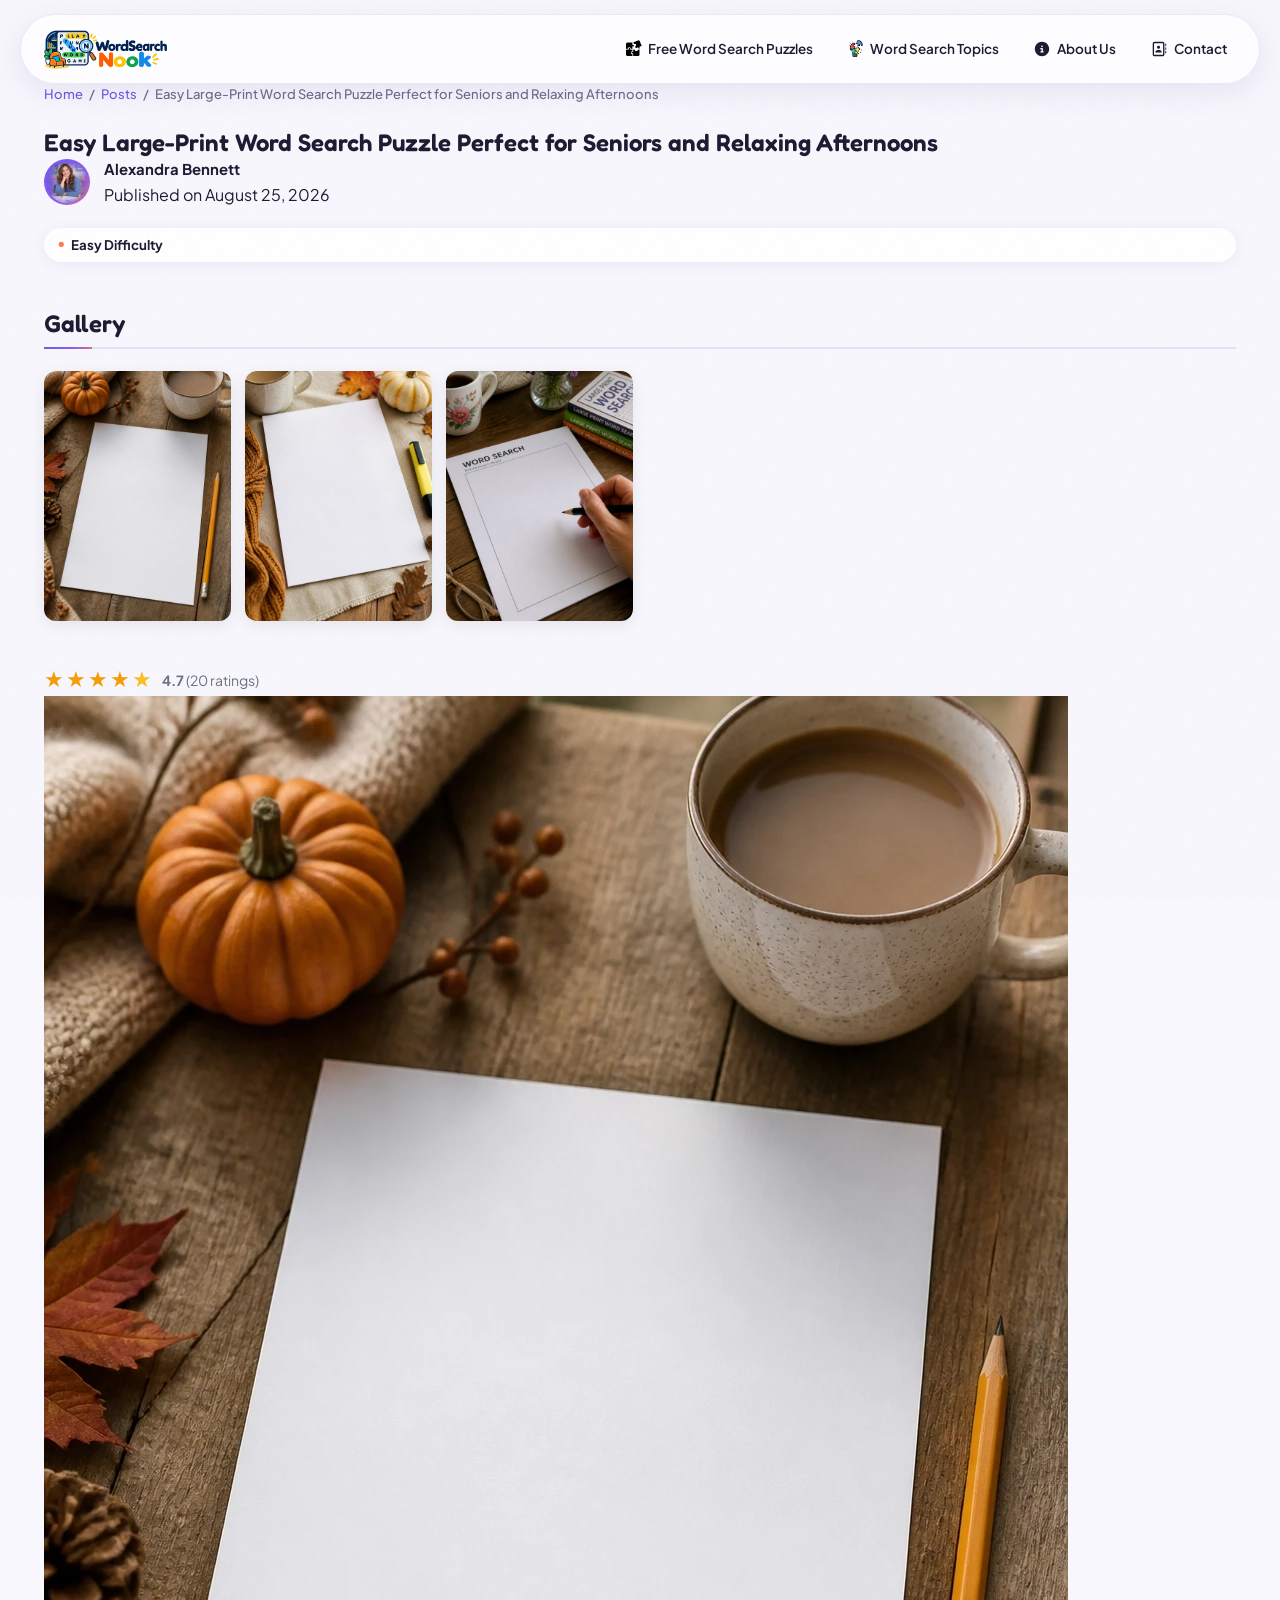
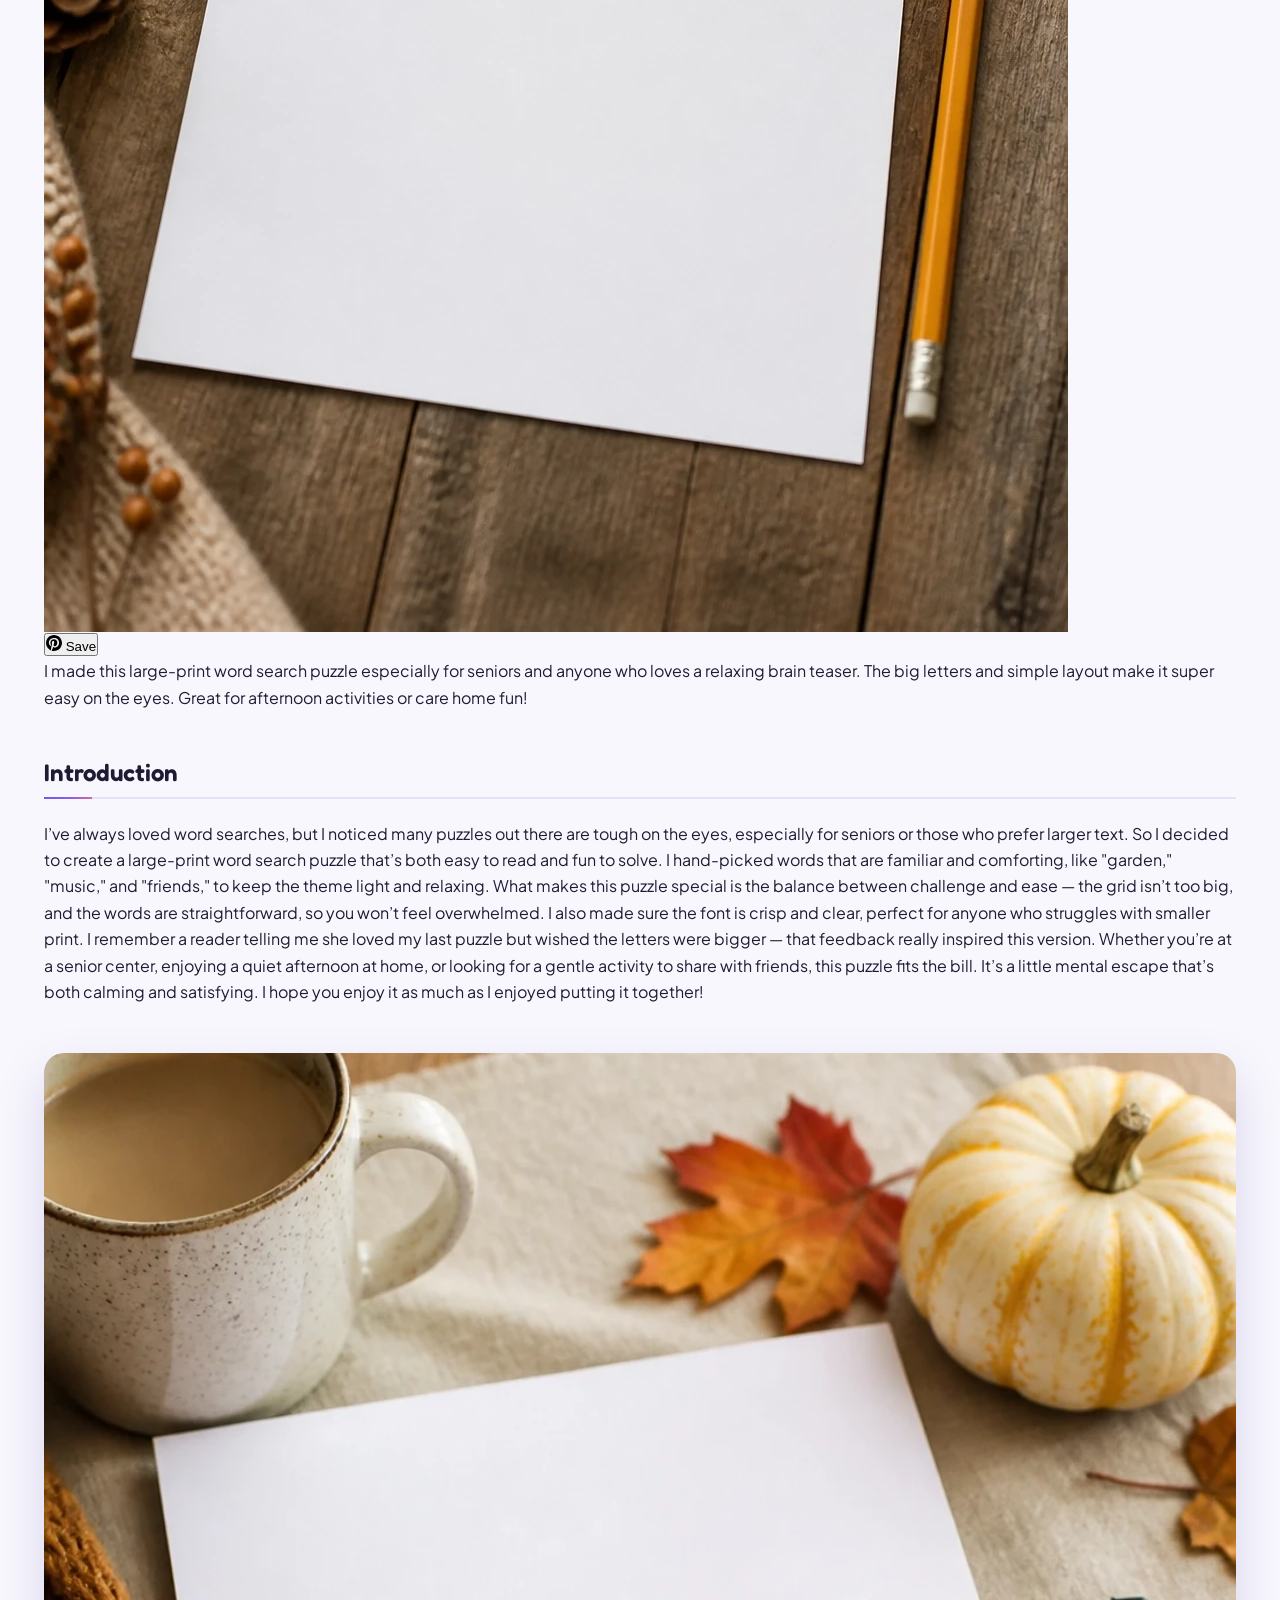
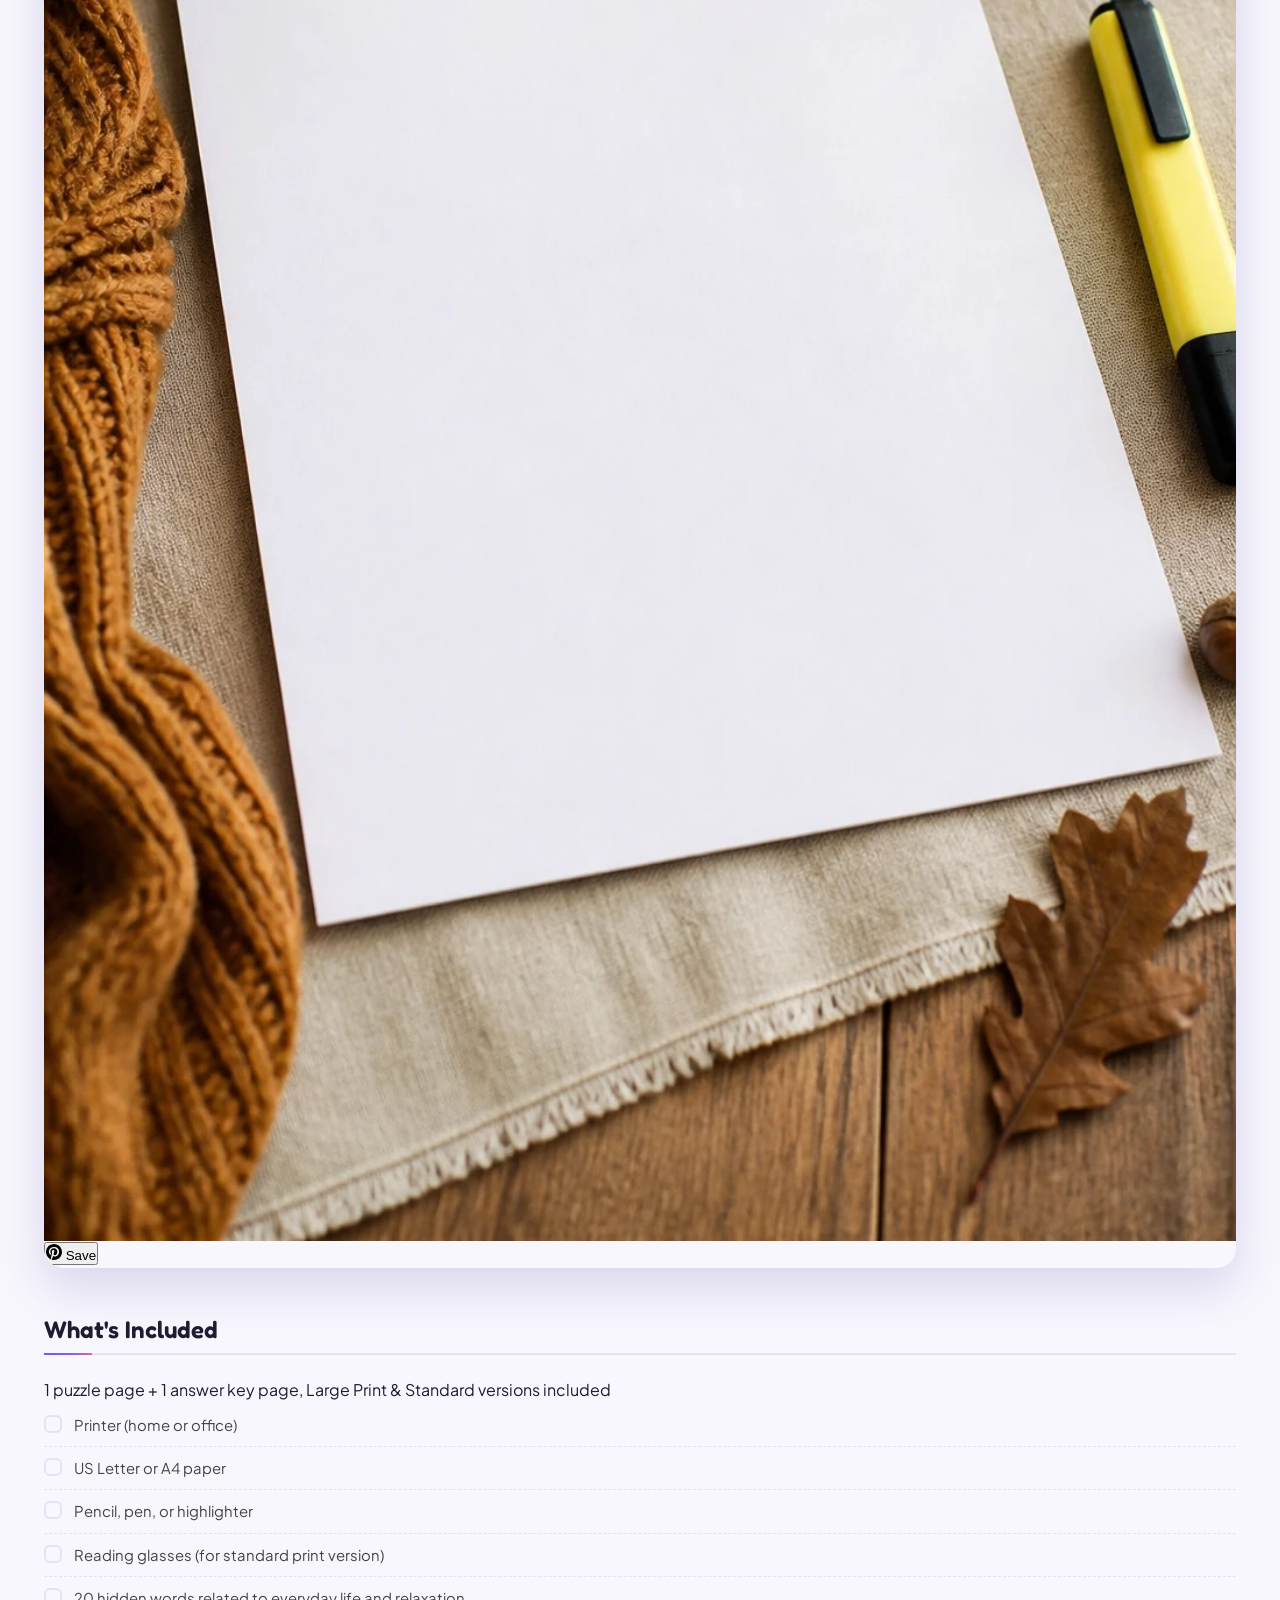
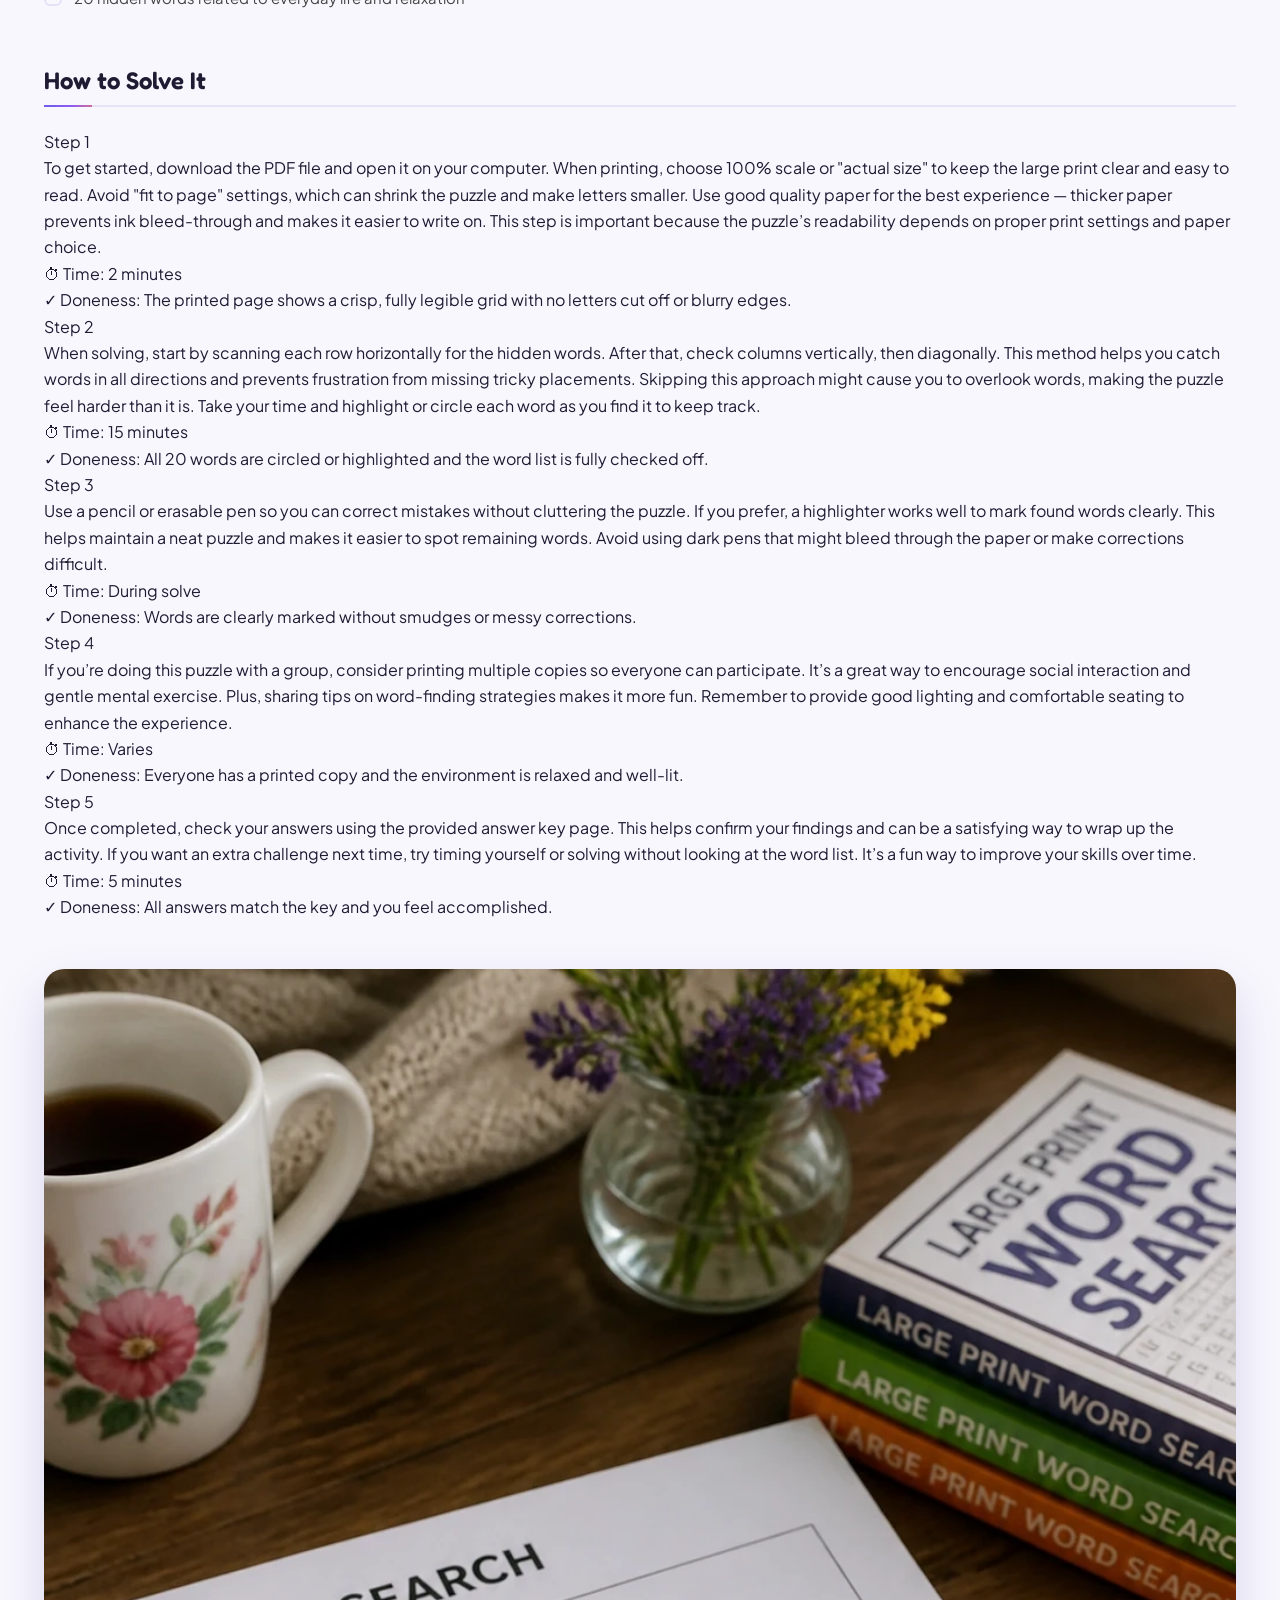
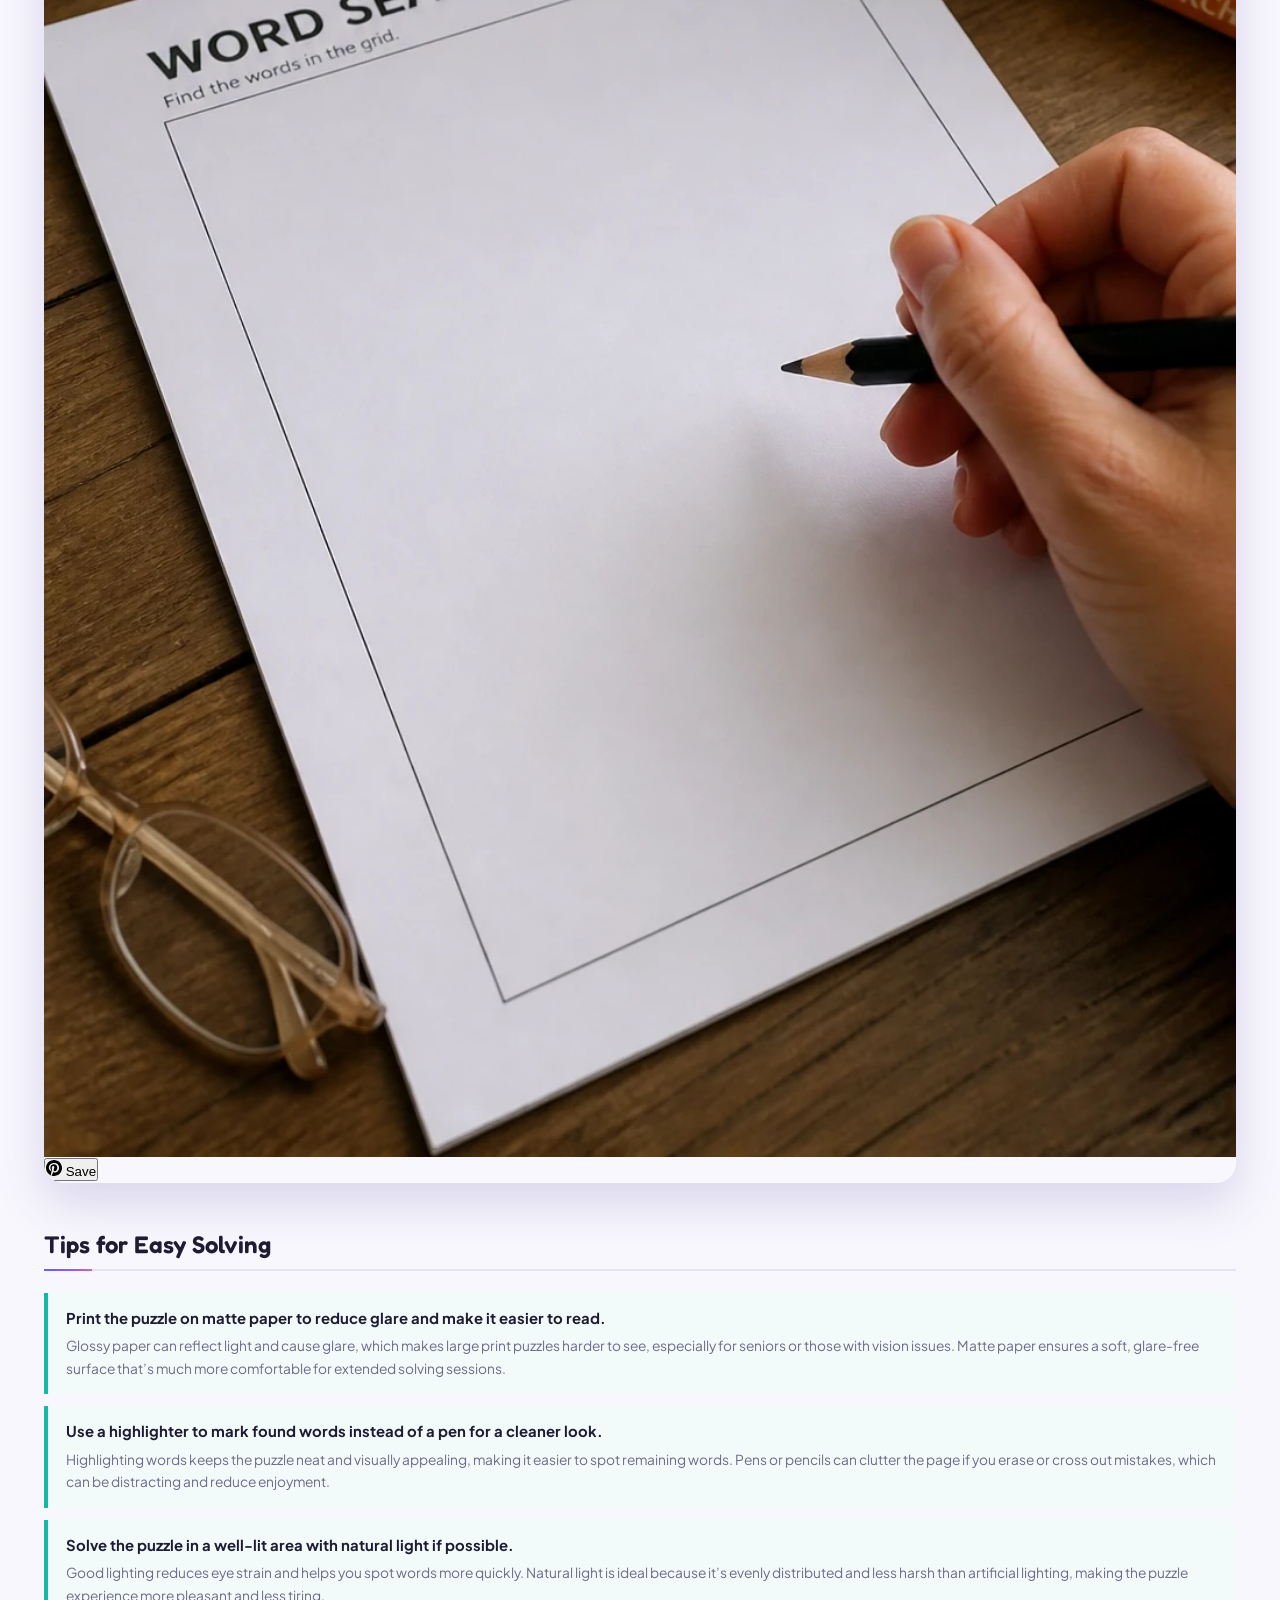
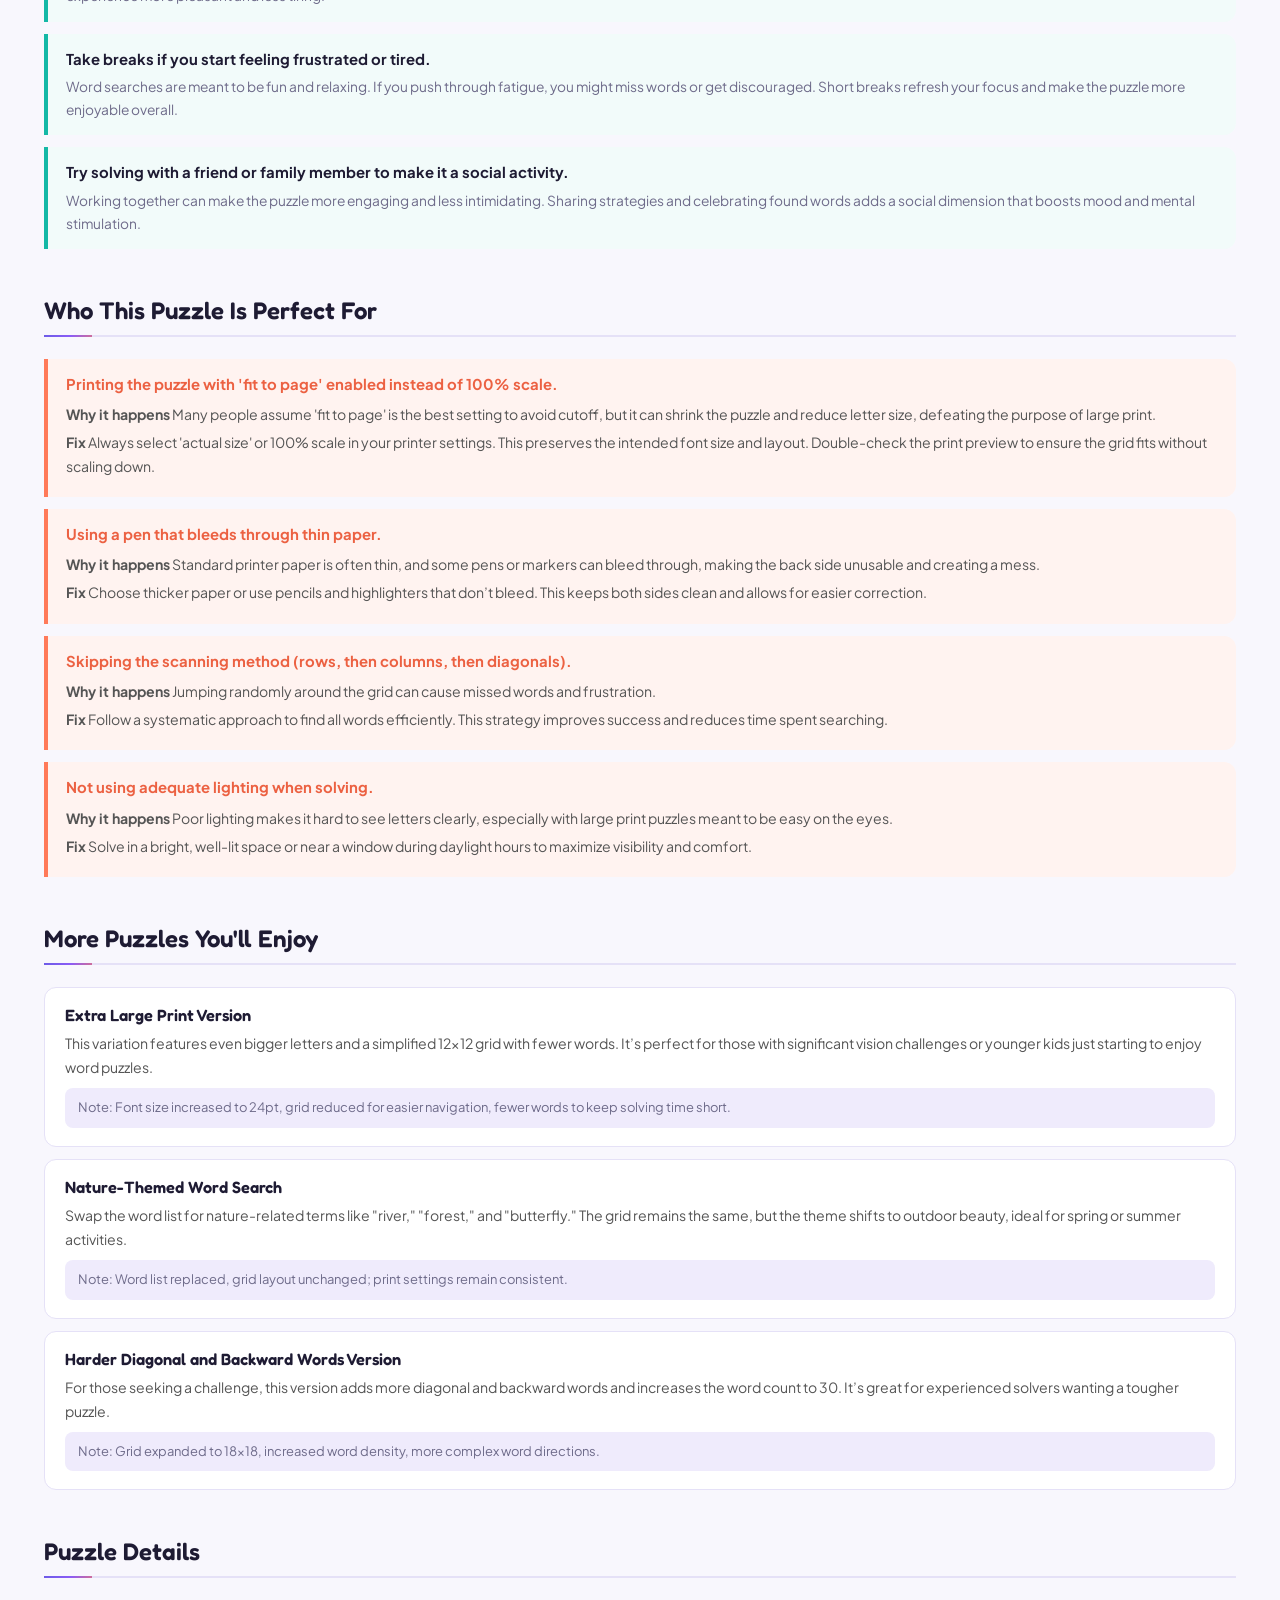
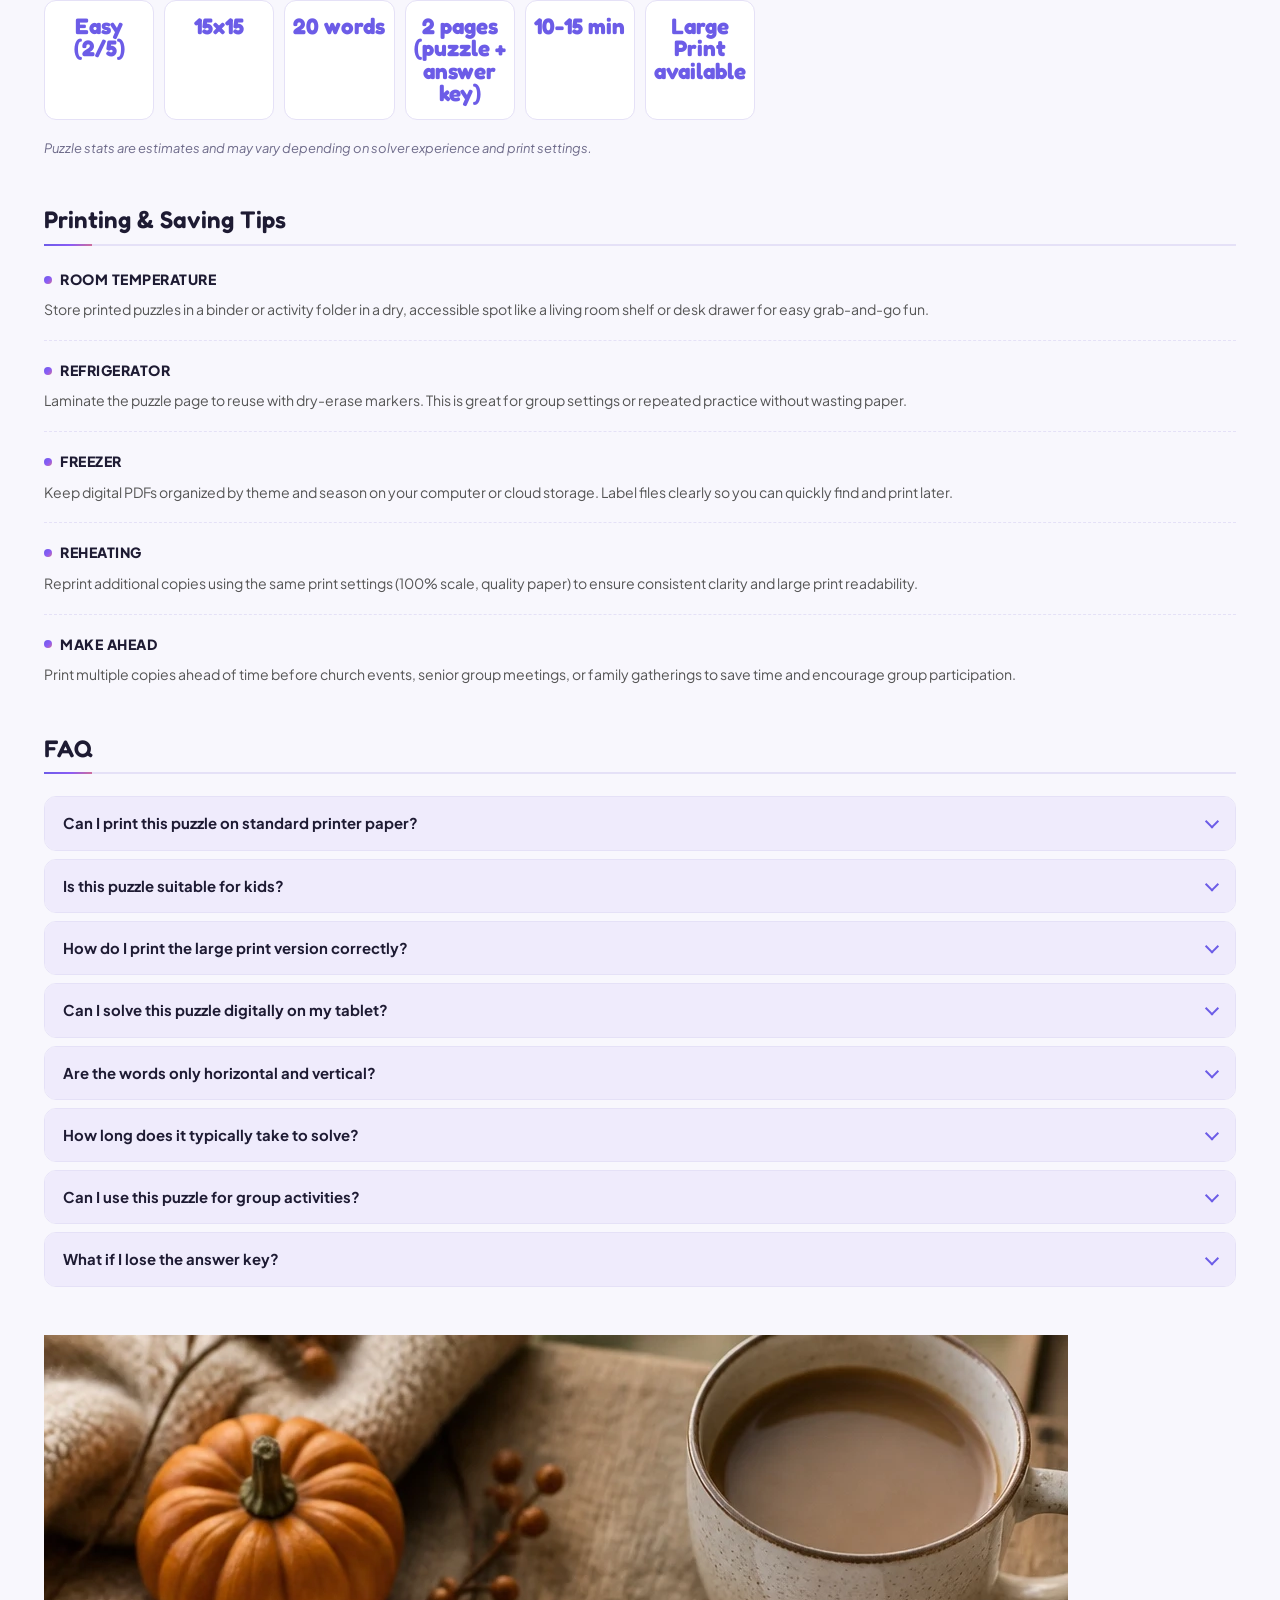
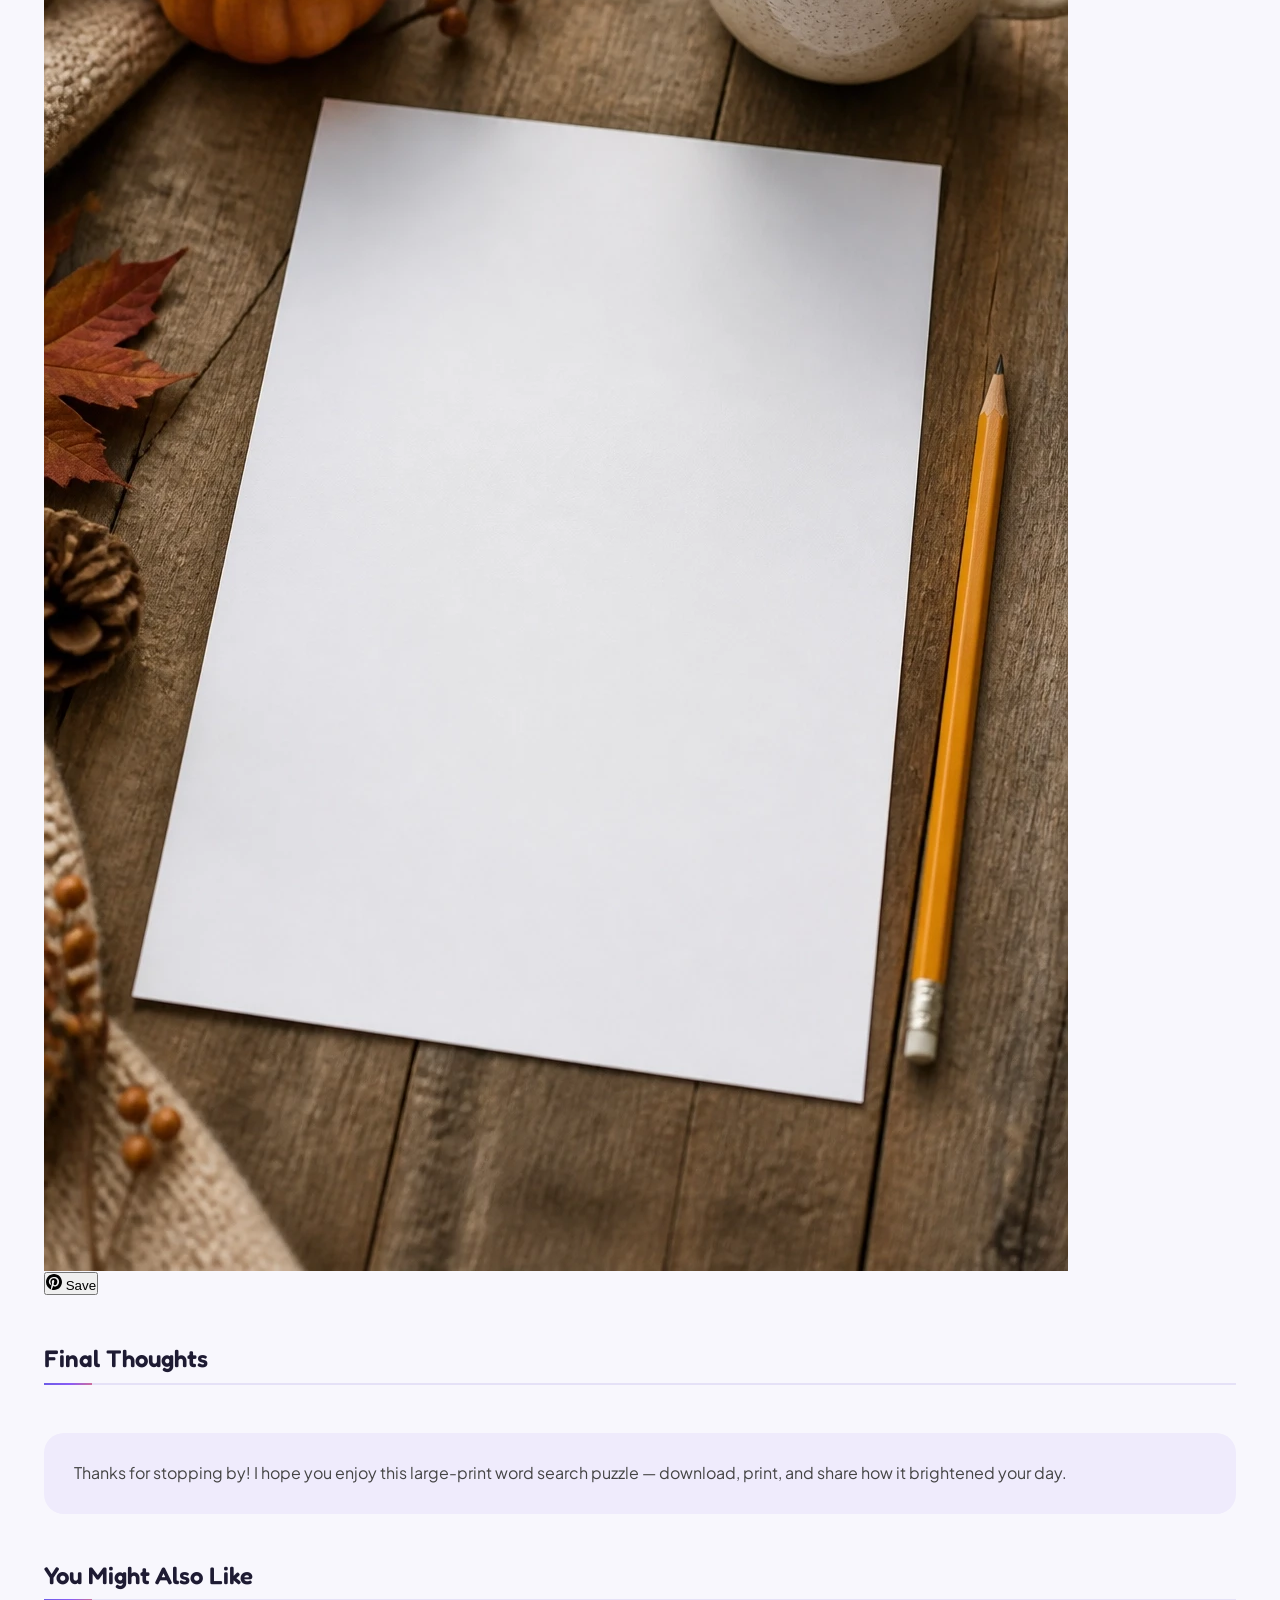
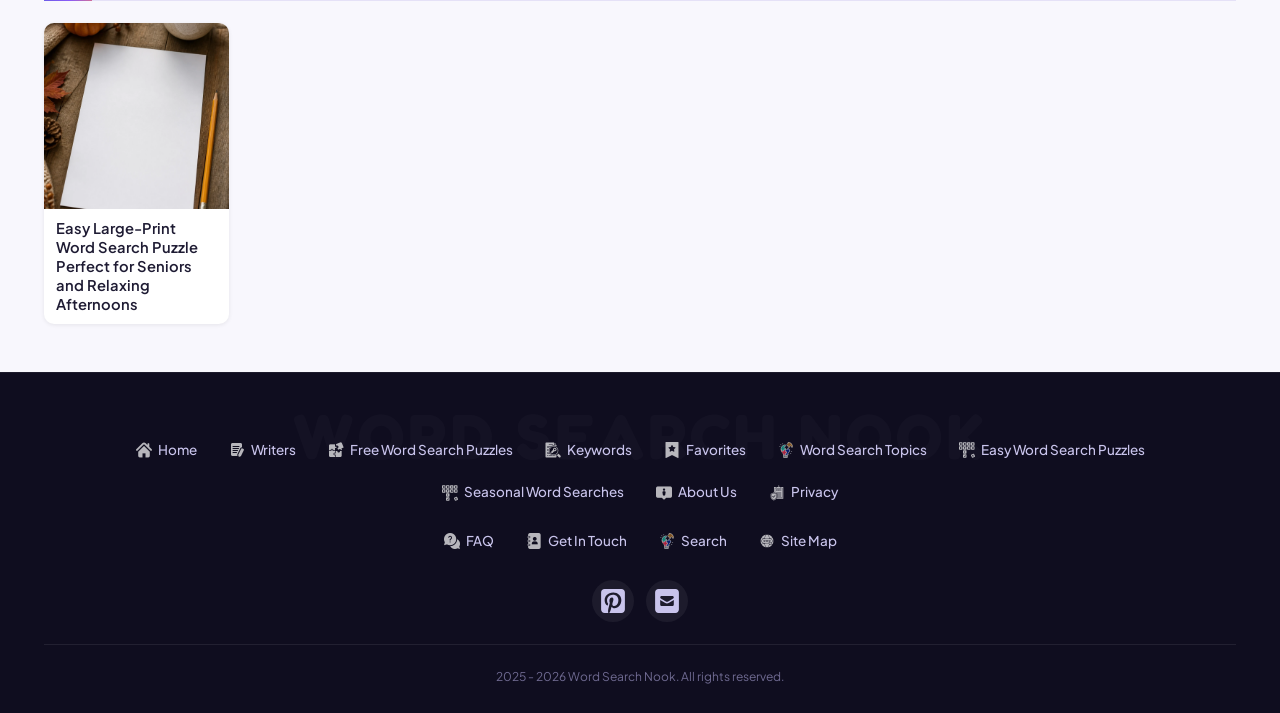
==== commit 8d8281e6: "Update from web: 2026-08-26 15:10:42" ====
--- a/posts/easy-large-print-word-search-puzzle-perfect-for-seniors-and-relaxing-afternoons/index.html
+++ b/posts/easy-large-print-word-search-puzzle-perfect-for-seniors-and-relaxing-afternoons/index.html
@@ -3,9 +3,9 @@
 <head>
     <meta charset="UTF-8">
     <meta name="viewport" content="width=device-width, initial-scale=1.0">
-    <title>Easy Large-Print Word Search Puzzle Perfect for Seniors and Relaxing Afternoons (2026) - Recipes</title>
+    <title>Easy Large-Print Word Search Puzzle Perfect for Seniors and Relaxing Afternoons (2026) - Word Search Nook</title>
     <meta name="description" content="I made this large-print word search puzzle especially for seniors and anyone who loves a relaxing brain teaser. The big letters and simple layout make it super easy on the eyes. Great for afternoon activities or care home fun!">
-    <link rel="canonical" href="https://localhost/posts/easy-large-print-word-search-puzzle-perfect-for-seniors-and-relaxing-afternoons/">
+    <link rel="canonical" href="https://www.wordsearchnook.com/posts/easy-large-print-word-search-puzzle-perfect-for-seniors-and-relaxing-afternoons/">
     <meta name="robots" content="index, follow">
     <link rel="preconnect" href="https://fonts.googleapis.com">
     <link rel="preconnect" href="https://fonts.gstatic.com" crossorigin>
@@ -15,14 +15,14 @@
     <meta property="og:type" content="article">
     <meta property="og:title" content="Easy Large-Print Word Search Puzzle Perfect for Seniors and Relaxing Afternoons">
     <meta property="og:description" content="I made this large-print word search puzzle especially for seniors and anyone who loves a relaxing brain teaser. The big letters and simple layout make it super easy on the eyes. Great for afternoon activities or care home fun!">
-    <meta property="og:url" content="https://localhost/posts/easy-large-print-word-search-puzzle-perfect-for-seniors-and-relaxing-afternoons/">
-    <meta property="og:site_name" content="Recipes">
-    <meta property="og:image" content="https://localhost/posts/easy-large-print-word-search-puzzle-perfect-for-seniors-and-relaxing-afternoons/images/easy-large-print-word-search-puzzle-perfect-for-seniors-and-relaxing-afternoons_image_1.webp">
+    <meta property="og:url" content="https://www.wordsearchnook.com/posts/easy-large-print-word-search-puzzle-perfect-for-seniors-and-relaxing-afternoons/">
+    <meta property="og:site_name" content="Word Search Nook">
+    <meta property="og:image" content="https://www.wordsearchnook.com/posts/easy-large-print-word-search-puzzle-perfect-for-seniors-and-relaxing-afternoons/images/easy-large-print-word-search-puzzle-perfect-for-seniors-and-relaxing-afternoons_image_1.webp">
 
     <meta name="twitter:card" content="summary_large_image">
     <meta name="twitter:title" content="Easy Large-Print Word Search Puzzle Perfect for Seniors and Relaxing Afternoons">
     <meta name="twitter:description" content="I made this large-print word search puzzle especially for seniors and anyone who loves a relaxing brain teaser. The big letters and simple layout make it super easy on the eyes. Great for afternoon activities or care home fun!">
-    <meta name="twitter:image" content="https://localhost/posts/easy-large-print-word-search-puzzle-perfect-for-seniors-and-relaxing-afternoons/images/easy-large-print-word-search-puzzle-perfect-for-seniors-and-relaxing-afternoons_image_1.webp">
+    <meta name="twitter:image" content="https://www.wordsearchnook.com/posts/easy-large-print-word-search-puzzle-perfect-for-seniors-and-relaxing-afternoons/images/easy-large-print-word-search-puzzle-perfect-for-seniors-and-relaxing-afternoons_image_1.webp">
 
     <meta name="pinterest-rich-pin" content="true">
     <script type="application/ld+json">{
@@ -31,7 +31,7 @@
     "headline": "Easy Large-Print Word Search Puzzle Perfect for Seniors and Relaxing Afternoons",
     "description": "I made this large-print word search puzzle especially for seniors and anyone who loves a relaxing brain teaser. The big letters and simple layout make it super easy on the eyes. Great for afternoon activities or care home fun!",
     "image": [
-        "https://localhost/posts/easy-large-print-word-search-puzzle-perfect-for-seniors-and-relaxing-afternoons/images/easy-large-print-word-search-puzzle-perfect-for-seniors-and-relaxing-afternoons_image_1.webp"
+        "https://www.wordsearchnook.com/posts/easy-large-print-word-search-puzzle-perfect-for-seniors-and-relaxing-afternoons/images/easy-large-print-word-search-puzzle-perfect-for-seniors-and-relaxing-afternoons_image_1.webp"
     ],
     "author": {
         "@type": "Person",
@@ -39,11 +39,11 @@
     },
     "publisher": {
         "@type": "Organization",
-        "name": "localhost"
+        "name": "www.wordsearchnook.com"
     },
     "datePublished": "2026-08-25",
     "dateModified": "2026-08-25",
-    "url": "https://localhost/posts/easy-large-print-word-search-puzzle-perfect-for-seniors-and-relaxing-afternoons/"
+    "url": "https://www.wordsearchnook.com/posts/easy-large-print-word-search-puzzle-perfect-for-seniors-and-relaxing-afternoons/"
 }</script>
     <script type="application/ld+json">{
     "@context": "https://schema.org",
@@ -51,7 +51,7 @@
     "name": "Easy Large-Print Word Search Puzzle Perfect for Seniors and Relaxing Afternoons",
     "description": "I made this large-print word search puzzle especially for seniors and anyone who loves a relaxing brain teaser. The big letters and simple layout make it super easy on the eyes. Great for afternoon activities or care home fun!",
     "image": [
-        "https://localhost/posts/easy-large-print-word-search-puzzle-perfect-for-seniors-and-relaxing-afternoons/images/easy-large-print-word-search-puzzle-perfect-for-seniors-and-relaxing-afternoons_image_1.webp"
+        "https://www.wordsearchnook.com/posts/easy-large-print-word-search-puzzle-perfect-for-seniors-and-relaxing-afternoons/images/easy-large-print-word-search-puzzle-perfect-for-seniors-and-relaxing-afternoons_image_1.webp"
     ],
     "author": {
         "@type": "Person",
@@ -74,31 +74,31 @@
             "@type": "HowToStep",
             "name": "Step 1",
             "text": "To get started, download the PDF file and open it on your computer. When printing, choose 100% scale or \"actual size\" to keep the large print clear and easy to read. Avoid \"fit to page\" settings, which can shrink the puzzle and make letters smaller. Use good quality paper for the best experience — thicker paper prevents ink bleed-through and makes it easier to write on. This step is important because the puzzle’s readability depends on proper print settings and paper choice.",
-            "url": "https://localhost/posts/easy-large-print-word-search-puzzle-perfect-for-seniors-and-relaxing-afternoons/#step-1"
+            "url": "https://www.wordsearchnook.com/posts/easy-large-print-word-search-puzzle-perfect-for-seniors-and-relaxing-afternoons/#step-1"
         },
         {
             "@type": "HowToStep",
             "name": "Step 2",
             "text": "When solving, start by scanning each row horizontally for the hidden words. After that, check columns vertically, then diagonally. This method helps you catch words in all directions and prevents frustration from missing tricky placements. Skipping this approach might cause you to overlook words, making the puzzle feel harder than it is. Take your time and highlight or circle each word as you find it to keep track.",
-            "url": "https://localhost/posts/easy-large-print-word-search-puzzle-perfect-for-seniors-and-relaxing-afternoons/#step-2"
+            "url": "https://www.wordsearchnook.com/posts/easy-large-print-word-search-puzzle-perfect-for-seniors-and-relaxing-afternoons/#step-2"
         },
         {
             "@type": "HowToStep",
             "name": "Step 3",
             "text": "Use a pencil or erasable pen so you can correct mistakes without cluttering the puzzle. If you prefer, a highlighter works well to mark found words clearly. This helps maintain a neat puzzle and makes it easier to spot remaining words. Avoid using dark pens that might bleed through the paper or make corrections difficult.",
-            "url": "https://localhost/posts/easy-large-print-word-search-puzzle-perfect-for-seniors-and-relaxing-afternoons/#step-3"
+            "url": "https://www.wordsearchnook.com/posts/easy-large-print-word-search-puzzle-perfect-for-seniors-and-relaxing-afternoons/#step-3"
         },
         {
             "@type": "HowToStep",
             "name": "Step 4",
             "text": "If you’re doing this puzzle with a group, consider printing multiple copies so everyone can participate. It’s a great way to encourage social interaction and gentle mental exercise. Plus, sharing tips on word-finding strategies makes it more fun. Remember to provide good lighting and comfortable seating to enhance the experience.",
-            "url": "https://localhost/posts/easy-large-print-word-search-puzzle-perfect-for-seniors-and-relaxing-afternoons/#step-4"
+            "url": "https://www.wordsearchnook.com/posts/easy-large-print-word-search-puzzle-perfect-for-seniors-and-relaxing-afternoons/#step-4"
         },
         {
             "@type": "HowToStep",
             "name": "Step 5",
             "text": "Once completed, check your answers using the provided answer key page. This helps confirm your findings and can be a satisfying way to wrap up the activity. If you want an extra challenge next time, try timing yourself or solving without looking at the word list. It’s a fun way to improve your skills over time.",
-            "url": "https://localhost/posts/easy-large-print-word-search-puzzle-perfect-for-seniors-and-relaxing-afternoons/#step-5"
+            "url": "https://www.wordsearchnook.com/posts/easy-large-print-word-search-puzzle-perfect-for-seniors-and-relaxing-afternoons/#step-5"
         }
     ],
     "nutrition": {
@@ -127,13 +127,13 @@
             "@type": "ListItem",
             "position": 1,
             "name": "Home",
-            "item": "https://localhost/"
+            "item": "https://www.wordsearchnook.com/"
         },
         {
             "@type": "ListItem",
             "position": 2,
             "name": "Posts",
-            "item": "https://localhost/posts/"
+            "item": "https://www.wordsearchnook.com/posts/"
         },
         {
             "@type": "ListItem",
@@ -217,7 +217,33 @@
     <link rel="stylesheet" href="../../tasty.css">
     <link href="https://fonts.googleapis.com/css2?family=Inter:wght@300;400;600&family=Playfair+Display:wght@600&display=swap" rel="stylesheet">
 
-    
+    <!-- Google tag (gtag.js) — bots + prefetch exclus -->
+    <script>
+      window.dataLayer = window.dataLayer || [];
+      function gtag(){dataLayer.push(arguments);}
+      (function () {
+        var ua = navigator.userAgent || '';
+        if (navigator.webdriver || /googlebot|bingbot|bingpreview|yandex|baiduspider|duckduckbot|slurp|facebookexternalhit|meta-externalagent|pinterestbot|applebot|petalbot|ahrefsbot|semrushbot|mj12bot|dotbot|bytespider|gptbot|ccbot|claudebot|headlesschrome|lighthouse|crawler|spider|\bbot\b/i.test(ua)) return;
+        var fired = false;
+        function loadGA() {
+          if (fired) return;
+          fired = true;
+          var s = document.createElement('script');
+          s.async = true;
+          s.src = 'https://www.googletagmanager.com/gtag/js?id=G-PPQHZ1YVDW';
+          document.head.appendChild(s);
+          gtag('js', new Date());
+          gtag('config', 'G-PPQHZ1YVDW');
+        }
+        if (document.visibilityState === 'hidden') {
+          document.addEventListener('visibilitychange', function () {
+            if (document.visibilityState !== 'hidden') loadGA();
+          });
+        } else {
+          loadGA();
+        }
+      })();
+    </script>
     <script>
       window.dataLayer = window.dataLayer || [];
       function gtag(){dataLayer.push(arguments);}
@@ -247,11 +273,7 @@
     <div class="container">
         <div id="post-content">
             <section class="post-detail">
-                <nav class="breadcrumb"><a href="../../index.html">Home</a> / <a href="../../?page=posts">Posts</a> / <span>Easy Large-Print Word Search Puzzle Perfect for Seniors and Relaxing Afternoons</span></nav><h1 class="post-title">Easy Large-Print Word Search Puzzle Perfect for Seniors and Relaxing Afternoons</h1><div class="author-info"><img src="../../authors/images/author.png" alt="Alexandra Bennett" class="author-avatar"><div><div class="author-name">Alexandra Bennett</div><div class="post-date">Published on August 25, 2026</div></div></div><div class="post-stats">                <div class="stat"><span>2 min Prep Time</span></div>
-                <div class="stat"><span>15 min Time</span></div>
-                <div class="stat"><span>17 min Total Time</span></div>
-                <div class="stat"><span>20 Servings</span></div>
-                <div class="stat"><span>Easy Difficulty</span></div>
+                <nav class="breadcrumb"><a href="../../index.html">Home</a> / <a href="../../?page=posts">Posts</a> / <span>Easy Large-Print Word Search Puzzle Perfect for Seniors and Relaxing Afternoons</span></nav><h1 class="post-title">Easy Large-Print Word Search Puzzle Perfect for Seniors and Relaxing Afternoons</h1><div class="author-info"><img src="../../authors/images/author.png" alt="Alexandra Bennett" class="author-avatar"><div><div class="author-name">Alexandra Bennett</div><div class="post-date">Published on August 25, 2026</div></div></div><div class="post-stats">                <div class="stat"><span>Easy Difficulty</span></div>
 </div>        <section class="story-section post-gallery-section" id="image-gallery">
             <h2 class="story-headline">Gallery</h2>
             <div class="pg-grid">
@@ -296,12 +318,12 @@
             });
         </script><div class="post-rating" data-slug="easy-large-print-word-search-puzzle-perfect-for-seniors-and-relaxing-afternoons"><div class="post-rating-stars"><button type="button" class="star full" data-stars="1" aria-label="Rate 1 stars">★</button><button type="button" class="star full" data-stars="2" aria-label="Rate 2 stars">★</button><button type="button" class="star full" data-stars="3" aria-label="Rate 3 stars">★</button><button type="button" class="star full" data-stars="4" aria-label="Rate 4 stars">★</button><button type="button" class="star half" data-stars="5" aria-label="Rate 5 stars">★</button></div><span class="post-rating-meta"><b class="prv">4.7</b> (<span class="prc">20</span> ratings)</span><span class="post-rating-thanks" style="display:none">✓ Thanks for rating!</span></div><style>.post-rating{display:flex;align-items:center;gap:10px;margin:10px 0 4px;flex-wrap:wrap}.post-rating-stars{display:inline-flex;gap:2px}.post-rating .star{font-size:22px;line-height:1;background:none;border:none;cursor:pointer;padding:0;color:#d1d5db;transition:color .15s}.post-rating .star.full{color:#f59e0b}.post-rating .star.half{color:#fbbf24}.post-rating .star:hover,.post-rating .star.hov{color:#f59e0b}.post-rating-meta{color:#6b7280;font-size:14px}.post-rating-thanks{color:#16a34a;font-size:14px;font-weight:600}</style><script>(function(){var w=document.currentScript.previousElementSibling;while(w&&!w.classList.contains("post-rating"))w=w.previousElementSibling;if(!w)return;var slug=w.getAttribute("data-slug");var stars=w.querySelectorAll(".star");var done=false;stars.forEach(function(s){s.addEventListener("mouseenter",function(){var n=+s.getAttribute("data-stars");stars.forEach(function(x,i){x.classList.toggle("hov",i<n)})});s.addEventListener("mouseleave",function(){stars.forEach(function(x){x.classList.remove("hov")})});s.addEventListener("click",function(){if(done)return;done=true;var n=+s.getAttribute("data-stars");var fd=new FormData();fd.append("slug",slug);fd.append("stars",n);fetch("../../rate-post.php",{method:"POST",body:fd}).then(function(r){return r.json()}).then(function(d){if(d&&d.success){w.querySelector(".prv").textContent=(+d.value).toFixed(1);w.querySelector(".prc").textContent=d.count;w.querySelector(".post-rating-thanks").style.display="";stars.forEach(function(x,i){x.classList.toggle("full",i<Math.round(d.value));x.classList.remove("hov")})}}).catch(function(){});});});})();</script>        <div class="post-image-container">
             <img src="/posts/easy-large-print-word-search-puzzle-perfect-for-seniors-and-relaxing-afternoons/images/easy-large-print-word-search-puzzle-perfect-for-seniors-and-relaxing-afternoons_image_1.webp" alt="Post" class="post-main-image" fetchpriority="high">
-            <button class="pinterest-pin-btn" onclick="window.open('https://pinterest.com/pin/create/button/?url=https%3A%2F%2Flocalhost%2Fposts%2Feasy-large-print-word-search-puzzle-perfect-for-seniors-and-relaxing-afternoons%2F&media=https%3A%2F%2Flocalhost%2Fposts%2Feasy-large-print-word-search-puzzle-perfect-for-seniors-and-relaxing-afternoons%2Fimages%2Feasy-large-print-word-search-puzzle-perfect-for-seniors-and-relaxing-afternoons_image_1.webp&description=Easy+Large-Print+Word+Search+Puzzle+Perfect+for+Seniors+and+Relaxing+Afternoons','_blank','width=750,height=550')"><svg width="16" height="16" viewBox="0 0 24 24" fill="currentColor"><path d="M12 0C5.373 0 0 5.373 0 12c0 5.084 3.163 9.426 7.627 11.174-.105-.949-.2-2.405.042-3.441.218-.937 1.407-5.965 1.407-5.965s-.359-.719-.359-1.782c0-1.668.967-2.914 2.171-2.914 1.023 0 1.518.769 1.518 1.69 0 1.029-.655 2.568-.994 3.995-.283 1.194.599 2.169 1.777 2.169 2.133 0 3.772-2.249 3.772-5.495 0-2.873-2.064-4.882-5.012-4.882-3.414 0-5.418 2.561-5.418 5.207 0 1.031.397 2.138.893 2.738a.36.36 0 0 1 .083.345l-.333 1.36c-.053.22-.174.267-.402.161-1.499-.698-2.436-2.889-2.436-4.649 0-3.785 2.75-7.262 7.929-7.262 4.163 0 7.398 2.967 7.398 6.931 0 4.136-2.607 7.464-6.227 7.464-1.216 0-2.359-.632-2.75-1.378l-.748 2.853c-.271 1.043-1.002 2.35-1.492 3.146C9.57 23.812 10.763 24 12 24c6.627 0 12-5.373 12-12S18.627 0 12 0z"/></svg> Save</button>
+            <button class="pinterest-pin-btn" onclick="window.open('https://pinterest.com/pin/create/button/?url=https%3A%2F%2Fwww.wordsearchnook.com%2Fposts%2Feasy-large-print-word-search-puzzle-perfect-for-seniors-and-relaxing-afternoons%2F&media=https%3A%2F%2Fwww.wordsearchnook.com%2Fposts%2Feasy-large-print-word-search-puzzle-perfect-for-seniors-and-relaxing-afternoons%2Fimages%2Feasy-large-print-word-search-puzzle-perfect-for-seniors-and-relaxing-afternoons_image_1.webp&description=Easy+Large-Print+Word+Search+Puzzle+Perfect+for+Seniors+and+Relaxing+Afternoons','_blank','width=750,height=550')"><svg width="16" height="16" viewBox="0 0 24 24" fill="currentColor"><path d="M12 0C5.373 0 0 5.373 0 12c0 5.084 3.163 9.426 7.627 11.174-.105-.949-.2-2.405.042-3.441.218-.937 1.407-5.965 1.407-5.965s-.359-.719-.359-1.782c0-1.668.967-2.914 2.171-2.914 1.023 0 1.518.769 1.518 1.69 0 1.029-.655 2.568-.994 3.995-.283 1.194.599 2.169 1.777 2.169 2.133 0 3.772-2.249 3.772-5.495 0-2.873-2.064-4.882-5.012-4.882-3.414 0-5.418 2.561-5.418 5.207 0 1.031.397 2.138.893 2.738a.36.36 0 0 1 .083.345l-.333 1.36c-.053.22-.174.267-.402.161-1.499-.698-2.436-2.889-2.436-4.649 0-3.785 2.75-7.262 7.929-7.262 4.163 0 7.398 2.967 7.398 6.931 0 4.136-2.607 7.464-6.227 7.464-1.216 0-2.359-.632-2.75-1.378l-.748 2.853c-.271 1.043-1.002 2.35-1.492 3.146C9.57 23.812 10.763 24 12 24c6.627 0 12-5.373 12-12S18.627 0 12 0z"/></svg> Save</button>
         </div><p class="post-description">I made this large-print word search puzzle especially for seniors and anyone who loves a relaxing brain teaser. The big letters and simple layout make it super easy on the eyes. Great for afternoon activities or care home fun!</p><section class="story-section" id="introduction"><h2 class="story-headline">Introduction</h2><p>I’ve always loved word searches, but I noticed many puzzles out there are tough on the eyes, especially for seniors or those who prefer larger text. So I decided to create a large-print word search puzzle that’s both easy to read and fun to solve. I hand-picked words that are familiar and comforting, like &quot;garden,&quot; &quot;music,&quot; and &quot;friends,&quot; to keep the theme light and relaxing. What makes this puzzle special is the balance between challenge and ease — the grid isn’t too big, and the words are straightforward, so you won’t feel overwhelmed. I also made sure the font is crisp and clear, perfect for anyone who struggles with smaller print. I remember a reader telling me she loved my last puzzle but wished the letters were bigger — that feedback really inspired this version. Whether you’re at a senior center, enjoying a quiet afternoon at home, or looking for a gentle activity to share with friends, this puzzle fits the bill. It’s a little mental escape that’s both calming and satisfying. I hope you enjoy it as much as I enjoyed putting it together!</p></section>        <div class="content-image-container">
             <img src="/posts/easy-large-print-word-search-puzzle-perfect-for-seniors-and-relaxing-afternoons/images/easy-large-print-word-search-puzzle-perfect-for-seniors-and-relaxing-afternoons_image_2.webp" alt="Post step 2" class="content-image" loading="lazy">
-            <button class="pinterest-pin-btn" onclick="window.open('https://pinterest.com/pin/create/button/?url=https%3A%2F%2Flocalhost%2Fposts%2Feasy-large-print-word-search-puzzle-perfect-for-seniors-and-relaxing-afternoons%2F&media=https%3A%2F%2Flocalhost%2Fposts%2Feasy-large-print-word-search-puzzle-perfect-for-seniors-and-relaxing-afternoons%2Fimages%2Feasy-large-print-word-search-puzzle-perfect-for-seniors-and-relaxing-afternoons_image_2.webp&description=Easy+Large-Print+Word+Search+Puzzle+Perfect+for+Seniors+and+Relaxing+Afternoons','_blank','width=750,height=550')"><svg width="16" height="16" viewBox="0 0 24 24" fill="currentColor"><path d="M12 0C5.373 0 0 5.373 0 12c0 5.084 3.163 9.426 7.627 11.174-.105-.949-.2-2.405.042-3.441.218-.937 1.407-5.965 1.407-5.965s-.359-.719-.359-1.782c0-1.668.967-2.914 2.171-2.914 1.023 0 1.518.769 1.518 1.69 0 1.029-.655 2.568-.994 3.995-.283 1.194.599 2.169 1.777 2.169 2.133 0 3.772-2.249 3.772-5.495 0-2.873-2.064-4.882-5.012-4.882-3.414 0-5.418 2.561-5.418 5.207 0 1.031.397 2.138.893 2.738a.36.36 0 0 1 .083.345l-.333 1.36c-.053.22-.174.267-.402.161-1.499-.698-2.436-2.889-2.436-4.649 0-3.785 2.75-7.262 7.929-7.262 4.163 0 7.398 2.967 7.398 6.931 0 4.136-2.607 7.464-6.227 7.464-1.216 0-2.359-.632-2.75-1.378l-.748 2.853c-.271 1.043-1.002 2.35-1.492 3.146C9.57 23.812 10.763 24 12 24c6.627 0 12-5.373 12-12S18.627 0 12 0z"/></svg> Save</button>
+            <button class="pinterest-pin-btn" onclick="window.open('https://pinterest.com/pin/create/button/?url=https%3A%2F%2Fwww.wordsearchnook.com%2Fposts%2Feasy-large-print-word-search-puzzle-perfect-for-seniors-and-relaxing-afternoons%2F&media=https%3A%2F%2Fwww.wordsearchnook.com%2Fposts%2Feasy-large-print-word-search-puzzle-perfect-for-seniors-and-relaxing-afternoons%2Fimages%2Feasy-large-print-word-search-puzzle-perfect-for-seniors-and-relaxing-afternoons_image_2.webp&description=Easy+Large-Print+Word+Search+Puzzle+Perfect+for+Seniors+and+Relaxing+Afternoons','_blank','width=750,height=550')"><svg width="16" height="16" viewBox="0 0 24 24" fill="currentColor"><path d="M12 0C5.373 0 0 5.373 0 12c0 5.084 3.163 9.426 7.627 11.174-.105-.949-.2-2.405.042-3.441.218-.937 1.407-5.965 1.407-5.965s-.359-.719-.359-1.782c0-1.668.967-2.914 2.171-2.914 1.023 0 1.518.769 1.518 1.69 0 1.029-.655 2.568-.994 3.995-.283 1.194.599 2.169 1.777 2.169 2.133 0 3.772-2.249 3.772-5.495 0-2.873-2.064-4.882-5.012-4.882-3.414 0-5.418 2.561-5.418 5.207 0 1.031.397 2.138.893 2.738a.36.36 0 0 1 .083.345l-.333 1.36c-.053.22-.174.267-.402.161-1.499-.698-2.436-2.889-2.436-4.649 0-3.785 2.75-7.262 7.929-7.262 4.163 0 7.398 2.967 7.398 6.931 0 4.136-2.607 7.464-6.227 7.464-1.216 0-2.359-.632-2.75-1.378l-.748 2.853c-.271 1.043-1.002 2.35-1.492 3.146C9.57 23.812 10.763 24 12 24c6.627 0 12-5.373 12-12S18.627 0 12 0z"/></svg> Save</button>
         </div>        <section class="story-section" id="ingredients">
-            <h2 class="story-headline">What You&#039;ll Need</h2>
+            <h2 class="story-headline">What&#039;s Included</h2>
             <p>1 puzzle page + 1 answer key page, Large Print &amp; Standard versions included</p>
             <ul class="ingredients-list">
                 <li>Printer (home or office)</li>
@@ -311,7 +333,7 @@
                 <li>20 hidden words related to everyday life and relaxation</li>
             </ul>
         </section>        <section class="story-section" id="instructions">
-            <h2 class="story-headline">How To Do It</h2>
+            <h2 class="story-headline">How to Solve It</h2>
             <div class="instruction-step">
                 <div class="instruction-step-number">Step 1</div>
                 <div class="instruction-text">To get started, download the PDF file and open it on your computer. When printing, choose 100% scale or &quot;actual size&quot; to keep the large print clear and easy to read. Avoid &quot;fit to page&quot; settings, which can shrink the puzzle and make letters smaller. Use good quality paper for the best experience — thicker paper prevents ink bleed-through and makes it easier to write on. This step is important because the puzzle’s readability depends on proper print settings and paper choice.</div>
@@ -354,9 +376,9 @@
             </div>
         </section>        <div class="content-image-container">
             <img src="/posts/easy-large-print-word-search-puzzle-perfect-for-seniors-and-relaxing-afternoons/images/easy-large-print-word-search-puzzle-perfect-for-seniors-and-relaxing-afternoons_image_3.webp" alt="Post step 3" class="content-image" loading="lazy">
-            <button class="pinterest-pin-btn" onclick="window.open('https://pinterest.com/pin/create/button/?url=https%3A%2F%2Flocalhost%2Fposts%2Feasy-large-print-word-search-puzzle-perfect-for-seniors-and-relaxing-afternoons%2F&media=https%3A%2F%2Flocalhost%2Fposts%2Feasy-large-print-word-search-puzzle-perfect-for-seniors-and-relaxing-afternoons%2Fimages%2Feasy-large-print-word-search-puzzle-perfect-for-seniors-and-relaxing-afternoons_image_3.webp&description=Easy+Large-Print+Word+Search+Puzzle+Perfect+for+Seniors+and+Relaxing+Afternoons','_blank','width=750,height=550')"><svg width="16" height="16" viewBox="0 0 24 24" fill="currentColor"><path d="M12 0C5.373 0 0 5.373 0 12c0 5.084 3.163 9.426 7.627 11.174-.105-.949-.2-2.405.042-3.441.218-.937 1.407-5.965 1.407-5.965s-.359-.719-.359-1.782c0-1.668.967-2.914 2.171-2.914 1.023 0 1.518.769 1.518 1.69 0 1.029-.655 2.568-.994 3.995-.283 1.194.599 2.169 1.777 2.169 2.133 0 3.772-2.249 3.772-5.495 0-2.873-2.064-4.882-5.012-4.882-3.414 0-5.418 2.561-5.418 5.207 0 1.031.397 2.138.893 2.738a.36.36 0 0 1 .083.345l-.333 1.36c-.053.22-.174.267-.402.161-1.499-.698-2.436-2.889-2.436-4.649 0-3.785 2.75-7.262 7.929-7.262 4.163 0 7.398 2.967 7.398 6.931 0 4.136-2.607 7.464-6.227 7.464-1.216 0-2.359-.632-2.75-1.378l-.748 2.853c-.271 1.043-1.002 2.35-1.492 3.146C9.57 23.812 10.763 24 12 24c6.627 0 12-5.373 12-12S18.627 0 12 0z"/></svg> Save</button>
+            <button class="pinterest-pin-btn" onclick="window.open('https://pinterest.com/pin/create/button/?url=https%3A%2F%2Fwww.wordsearchnook.com%2Fposts%2Feasy-large-print-word-search-puzzle-perfect-for-seniors-and-relaxing-afternoons%2F&media=https%3A%2F%2Fwww.wordsearchnook.com%2Fposts%2Feasy-large-print-word-search-puzzle-perfect-for-seniors-and-relaxing-afternoons%2Fimages%2Feasy-large-print-word-search-puzzle-perfect-for-seniors-and-relaxing-afternoons_image_3.webp&description=Easy+Large-Print+Word+Search+Puzzle+Perfect+for+Seniors+and+Relaxing+Afternoons','_blank','width=750,height=550')"><svg width="16" height="16" viewBox="0 0 24 24" fill="currentColor"><path d="M12 0C5.373 0 0 5.373 0 12c0 5.084 3.163 9.426 7.627 11.174-.105-.949-.2-2.405.042-3.441.218-.937 1.407-5.965 1.407-5.965s-.359-.719-.359-1.782c0-1.668.967-2.914 2.171-2.914 1.023 0 1.518.769 1.518 1.69 0 1.029-.655 2.568-.994 3.995-.283 1.194.599 2.169 1.777 2.169 2.133 0 3.772-2.249 3.772-5.495 0-2.873-2.064-4.882-5.012-4.882-3.414 0-5.418 2.561-5.418 5.207 0 1.031.397 2.138.893 2.738a.36.36 0 0 1 .083.345l-.333 1.36c-.053.22-.174.267-.402.161-1.499-.698-2.436-2.889-2.436-4.649 0-3.785 2.75-7.262 7.929-7.262 4.163 0 7.398 2.967 7.398 6.931 0 4.136-2.607 7.464-6.227 7.464-1.216 0-2.359-.632-2.75-1.378l-.748 2.853c-.271 1.043-1.002 2.35-1.492 3.146C9.57 23.812 10.763 24 12 24c6.627 0 12-5.373 12-12S18.627 0 12 0z"/></svg> Save</button>
         </div>        <section class="story-section" id="pro-tips">
-            <h2 class="story-headline">Pro Tips</h2>
+            <h2 class="story-headline">Tips for Easy Solving</h2>
             <div class="tip-card">
                 <div class="tip-title">Print the puzzle on matte paper to reduce glare and make it easier to read.</div>
                 <div class="tip-reason">Glossy paper can reflect light and cause glare, which makes large print puzzles harder to see, especially for seniors or those with vision issues. Matte paper ensures a soft, glare-free surface that’s much more comfortable for extended solving sessions.</div>
@@ -378,7 +400,7 @@
                 <div class="tip-reason">Working together can make the puzzle more engaging and less intimidating. Sharing strategies and celebrating found words adds a social dimension that boosts mood and mental stimulation.</div>
             </div>
         </section>        <section class="story-section" id="common-mistakes">
-            <h2 class="story-headline">Common Mistakes to Avoid</h2>
+            <h2 class="story-headline">Who This Puzzle Is Perfect For</h2>
             <div class="mistake-card">
                 <div class="mistake-title"> Printing the puzzle with &#039;fit to page&#039; enabled instead of 100% scale.</div>
                 <p><strong>Why it happens</strong> Many people assume &#039;fit to page&#039; is the best setting to avoid cutoff, but it can shrink the puzzle and reduce letter size, defeating the purpose of large print.</p>
@@ -400,7 +422,7 @@
                 <p><strong>Fix</strong> Solve in a bright, well-lit space or near a window during daylight hours to maximize visibility and comfort.</p>
             </div>
         </section>        <section class="story-section" id="variations">
-            <h2 class="story-headline">Variations</h2>
+            <h2 class="story-headline">More Puzzles You&#039;ll Enjoy</h2>
             <div class="variation-card">
                 <h4>Extra Large Print Version</h4>
                 <p>This variation features even bigger letters and a simplified 12x12 grid with fewer words. It’s perfect for those with significant vision challenges or younger kids just starting to enjoy word puzzles.</p>
@@ -417,7 +439,7 @@
                 <div class="technical-note">Note: Grid expanded to 18x18, increased word density, more complex word directions.</div>
             </div>
         </section>        <section class="story-section" id="nutrition">
-            <h2 class="story-headline">Nutrition</h2>
+            <h2 class="story-headline">Puzzle Details</h2>
             <p><strong>Per Serving:</strong></p>
             <div class="nutrition-grid">
                 <div class="nutrition-item">
@@ -447,7 +469,7 @@
             </div>
             <div class="nutrition-note">Puzzle stats are estimates and may vary depending on solver experience and print settings.</div>
         </section>        <section class="story-section" id="storage">
-            <h2 class="story-headline">Storage &amp; Tips</h2>
+            <h2 class="story-headline">Printing &amp; Saving Tips</h2>
             <div class="storage-item">
                 <div class="storage-title"> Room Temperature</div>
                 <p>Store printed puzzles in a binder or activity folder in a dry, accessible spot like a living room shelf or desk drawer for easy grab-and-go fun.</p>
@@ -504,13 +526,32 @@
             </div>
         </section>        <div class="post-image-container">
             <img src="/posts/easy-large-print-word-search-puzzle-perfect-for-seniors-and-relaxing-afternoons/images/easy-large-print-word-search-puzzle-perfect-for-seniors-and-relaxing-afternoons_image_1.webp" alt="Post" class="post-main-image" fetchpriority="high">
-            <button class="pinterest-pin-btn" onclick="window.open('https://pinterest.com/pin/create/button/?url=https%3A%2F%2Flocalhost%2Fposts%2Feasy-large-print-word-search-puzzle-perfect-for-seniors-and-relaxing-afternoons%2F&media=https%3A%2F%2Flocalhost%2Fposts%2Feasy-large-print-word-search-puzzle-perfect-for-seniors-and-relaxing-afternoons%2Fimages%2Feasy-large-print-word-search-puzzle-perfect-for-seniors-and-relaxing-afternoons_image_1.webp&description=Easy+Large-Print+Word+Search+Puzzle+Perfect+for+Seniors+and+Relaxing+Afternoons','_blank','width=750,height=550')"><svg width="16" height="16" viewBox="0 0 24 24" fill="currentColor"><path d="M12 0C5.373 0 0 5.373 0 12c0 5.084 3.163 9.426 7.627 11.174-.105-.949-.2-2.405.042-3.441.218-.937 1.407-5.965 1.407-5.965s-.359-.719-.359-1.782c0-1.668.967-2.914 2.171-2.914 1.023 0 1.518.769 1.518 1.69 0 1.029-.655 2.568-.994 3.995-.283 1.194.599 2.169 1.777 2.169 2.133 0 3.772-2.249 3.772-5.495 0-2.873-2.064-4.882-5.012-4.882-3.414 0-5.418 2.561-5.418 5.207 0 1.031.397 2.138.893 2.738a.36.36 0 0 1 .083.345l-.333 1.36c-.053.22-.174.267-.402.161-1.499-.698-2.436-2.889-2.436-4.649 0-3.785 2.75-7.262 7.929-7.262 4.163 0 7.398 2.967 7.398 6.931 0 4.136-2.607 7.464-6.227 7.464-1.216 0-2.359-.632-2.75-1.378l-.748 2.853c-.271 1.043-1.002 2.35-1.492 3.146C9.57 23.812 10.763 24 12 24c6.627 0 12-5.373 12-12S18.627 0 12 0z"/></svg> Save</button>
+            <button class="pinterest-pin-btn" onclick="window.open('https://pinterest.com/pin/create/button/?url=https%3A%2F%2Fwww.wordsearchnook.com%2Fposts%2Feasy-large-print-word-search-puzzle-perfect-for-seniors-and-relaxing-afternoons%2F&media=https%3A%2F%2Fwww.wordsearchnook.com%2Fposts%2Feasy-large-print-word-search-puzzle-perfect-for-seniors-and-relaxing-afternoons%2Fimages%2Feasy-large-print-word-search-puzzle-perfect-for-seniors-and-relaxing-afternoons_image_1.webp&description=Easy+Large-Print+Word+Search+Puzzle+Perfect+for+Seniors+and+Relaxing+Afternoons','_blank','width=750,height=550')"><svg width="16" height="16" viewBox="0 0 24 24" fill="currentColor"><path d="M12 0C5.373 0 0 5.373 0 12c0 5.084 3.163 9.426 7.627 11.174-.105-.949-.2-2.405.042-3.441.218-.937 1.407-5.965 1.407-5.965s-.359-.719-.359-1.782c0-1.668.967-2.914 2.171-2.914 1.023 0 1.518.769 1.518 1.69 0 1.029-.655 2.568-.994 3.995-.283 1.194.599 2.169 1.777 2.169 2.133 0 3.772-2.249 3.772-5.495 0-2.873-2.064-4.882-5.012-4.882-3.414 0-5.418 2.561-5.418 5.207 0 1.031.397 2.138.893 2.738a.36.36 0 0 1 .083.345l-.333 1.36c-.053.22-.174.267-.402.161-1.499-.698-2.436-2.889-2.436-4.649 0-3.785 2.75-7.262 7.929-7.262 4.163 0 7.398 2.967 7.398 6.931 0 4.136-2.607 7.464-6.227 7.464-1.216 0-2.359-.632-2.75-1.378l-.748 2.853c-.271 1.043-1.002 2.35-1.492 3.146C9.57 23.812 10.763 24 12 24c6.627 0 12-5.373 12-12S18.627 0 12 0z"/></svg> Save</button>
         </div>        <section class="story-section">
             <h2 class="story-headline">Final Thoughts</h2>
             <div class="conclusion">
                 <p>Thanks for stopping by! I hope you enjoy this large-print word search puzzle — download, print, and share how it brightened your day.</p>
             </div>
+        </section>        <section class="story-section related-recipes" id="related-recipes">
+            <style>
+            .related-recipes .related-grid{list-style:none;padding:0;margin:0;display:grid;grid-template-columns:repeat(auto-fill,minmax(160px,1fr));gap:16px}
+            .related-recipes .related-item{margin:0}
+            .related-recipes .related-link{display:flex;flex-direction:column;text-decoration:none;color:inherit;border-radius:10px;overflow:hidden;background:#fff;box-shadow:0 1px 4px rgba(0,0,0,.08);transition:transform .15s ease,box-shadow .15s ease;height:100%}
+            .related-recipes .related-link:hover{transform:translateY(-3px);box-shadow:0 6px 16px rgba(0,0,0,.14)}
+            .related-recipes .related-thumb{width:100%;aspect-ratio:1/1;object-fit:cover;display:block}
+            .related-recipes .related-title{padding:10px 12px;font-size:.92rem;font-weight:600;line-height:1.3}
+            </style>
+            <h2 class="story-headline">You Might Also Like</h2>
+            <ul class="related-grid">
+                <li class="related-item">
+                    <a href="../../posts/easy-large-print-word-search-puzzle-perfect-for-seniors-and-relaxing-afternoons2/" class="related-link">
+                        <img src="../../posts/easy-large-print-word-search-puzzle-perfect-for-seniors-and-relaxing-afternoons2/images/easy-large-print-word-search-puzzle-perfect-for-seniors-and-relaxing-afternoons_image_1.webp" alt="Easy Large-Print Word Search Puzzle Perfect for Seniors and Relaxing Afternoons" loading="lazy" class="related-thumb">
+                        <span class="related-title">Easy Large-Print Word Search Puzzle Perfect for Seniors and Relaxing Afternoons</span>
+                    </a>
+                </li>
+            </ul>
         </section>
+
             </section>
         </div>
     </div>
@@ -521,7 +562,7 @@
                 <a href="../../?page=about"><img src="../../img/writing.webp" alt="Writers">Writers</a>
                 <a href="../../?page=posts"><img src="../../img/topics.webp" alt="Topics">Free Word Search Puzzles</a>
                 <a href="../../?page=posts-category"><img src="../../img/keyword.webp" alt="Keywords">Keywords</a>
-                <a href="../../?page=posts-category"><img src="../../img/favorite.webp" alt="Favorites">Large-Print Word Searches</a>
+                <a href="../../?page=posts-category"><img src="../../img/favorite.webp" alt="Favorites">Favorites</a>
                 <a href="../../?page=posts-category"><img src="../../img/discover.webp" alt="Discover">Word Search Topics</a>
                 <a href="../../?page=posts-category"><img src="../../img/recipes.webp" alt="Posts">Easy Word Search Puzzles</a>
                 <a href="../../?page=posts"><img src="../../img/recipes.webp" alt="Recipes">Seasonal Word Searches</a>
--- a/tasty.css
+++ b/tasty.css
@@ -112,6 +112,15 @@
   letter-spacing: -0.3px;
 }
 
+
+.nutrition-label {
+    display: none;
+}
+
+section#nutrition p {
+    display: none;
+}
+
 .nav { display: flex; gap: 2px; align-items: center; }
 
 nav.nav img { width: 17px; }
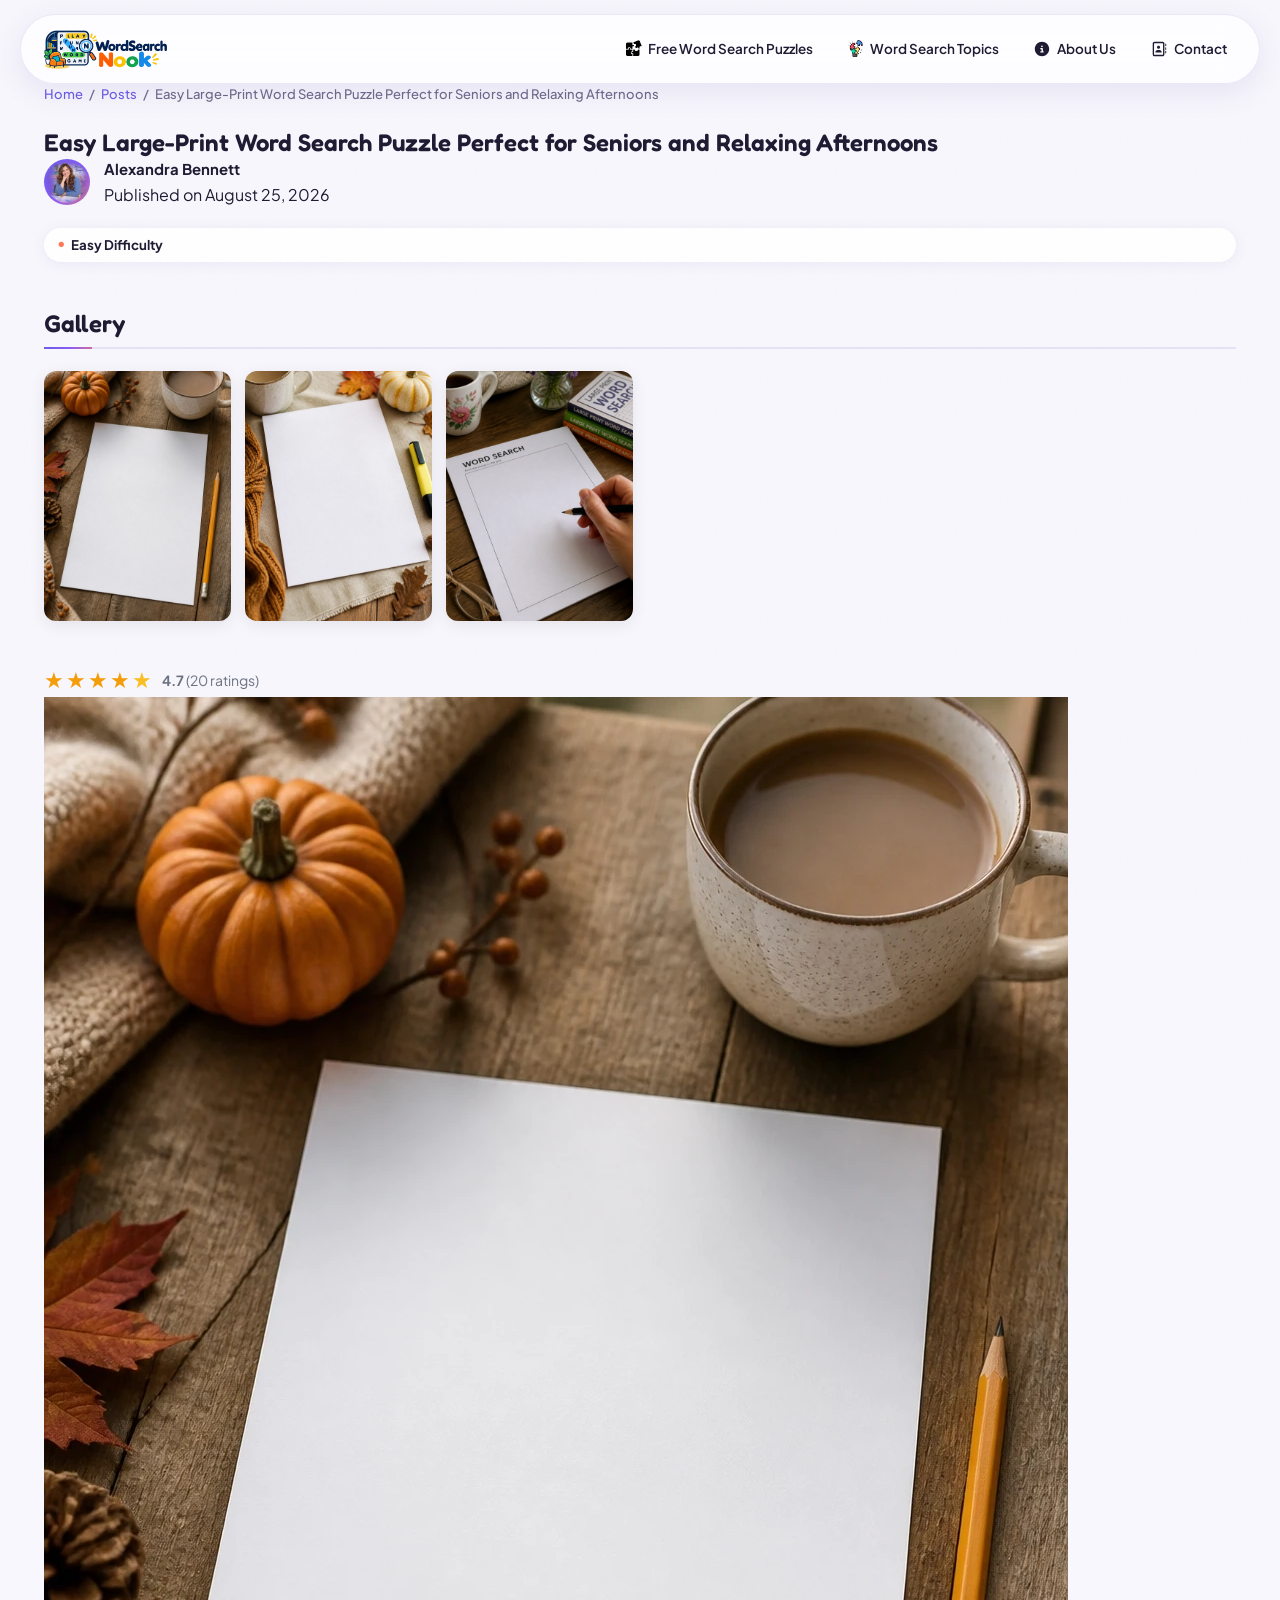
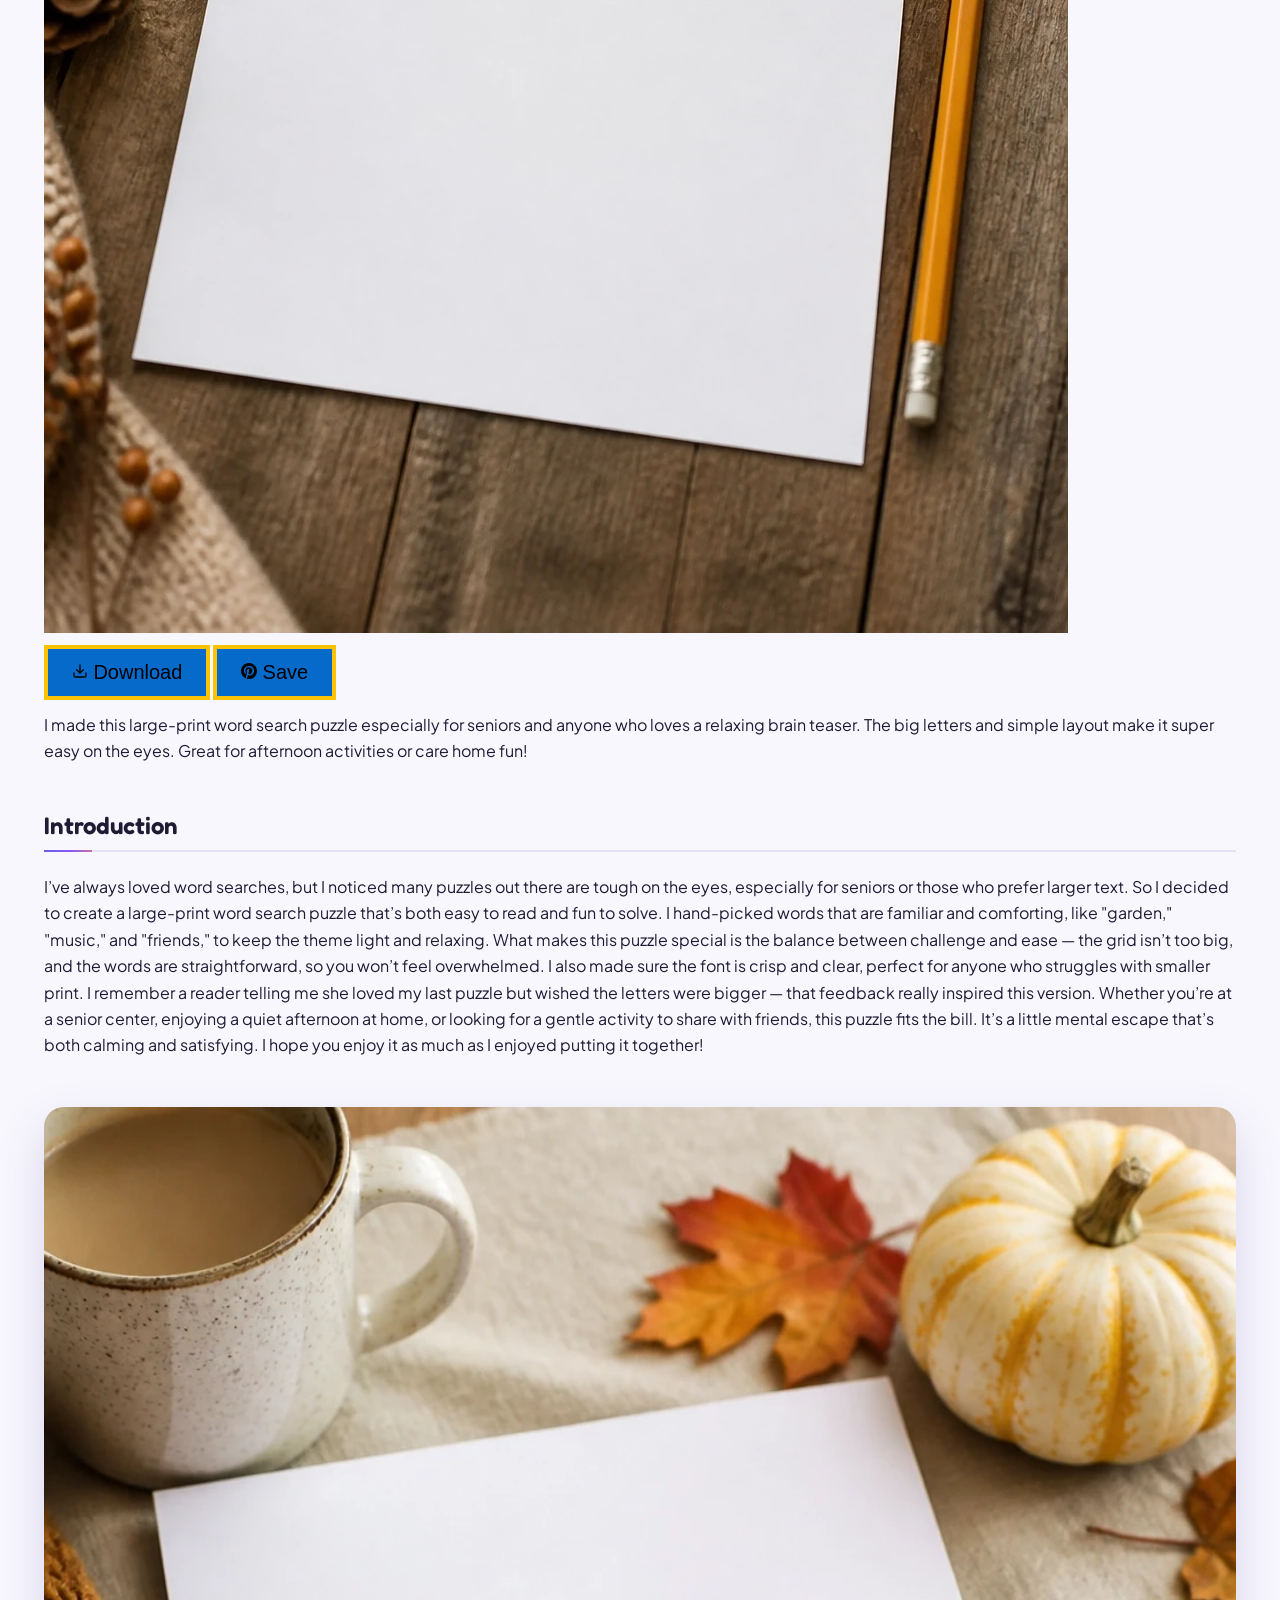
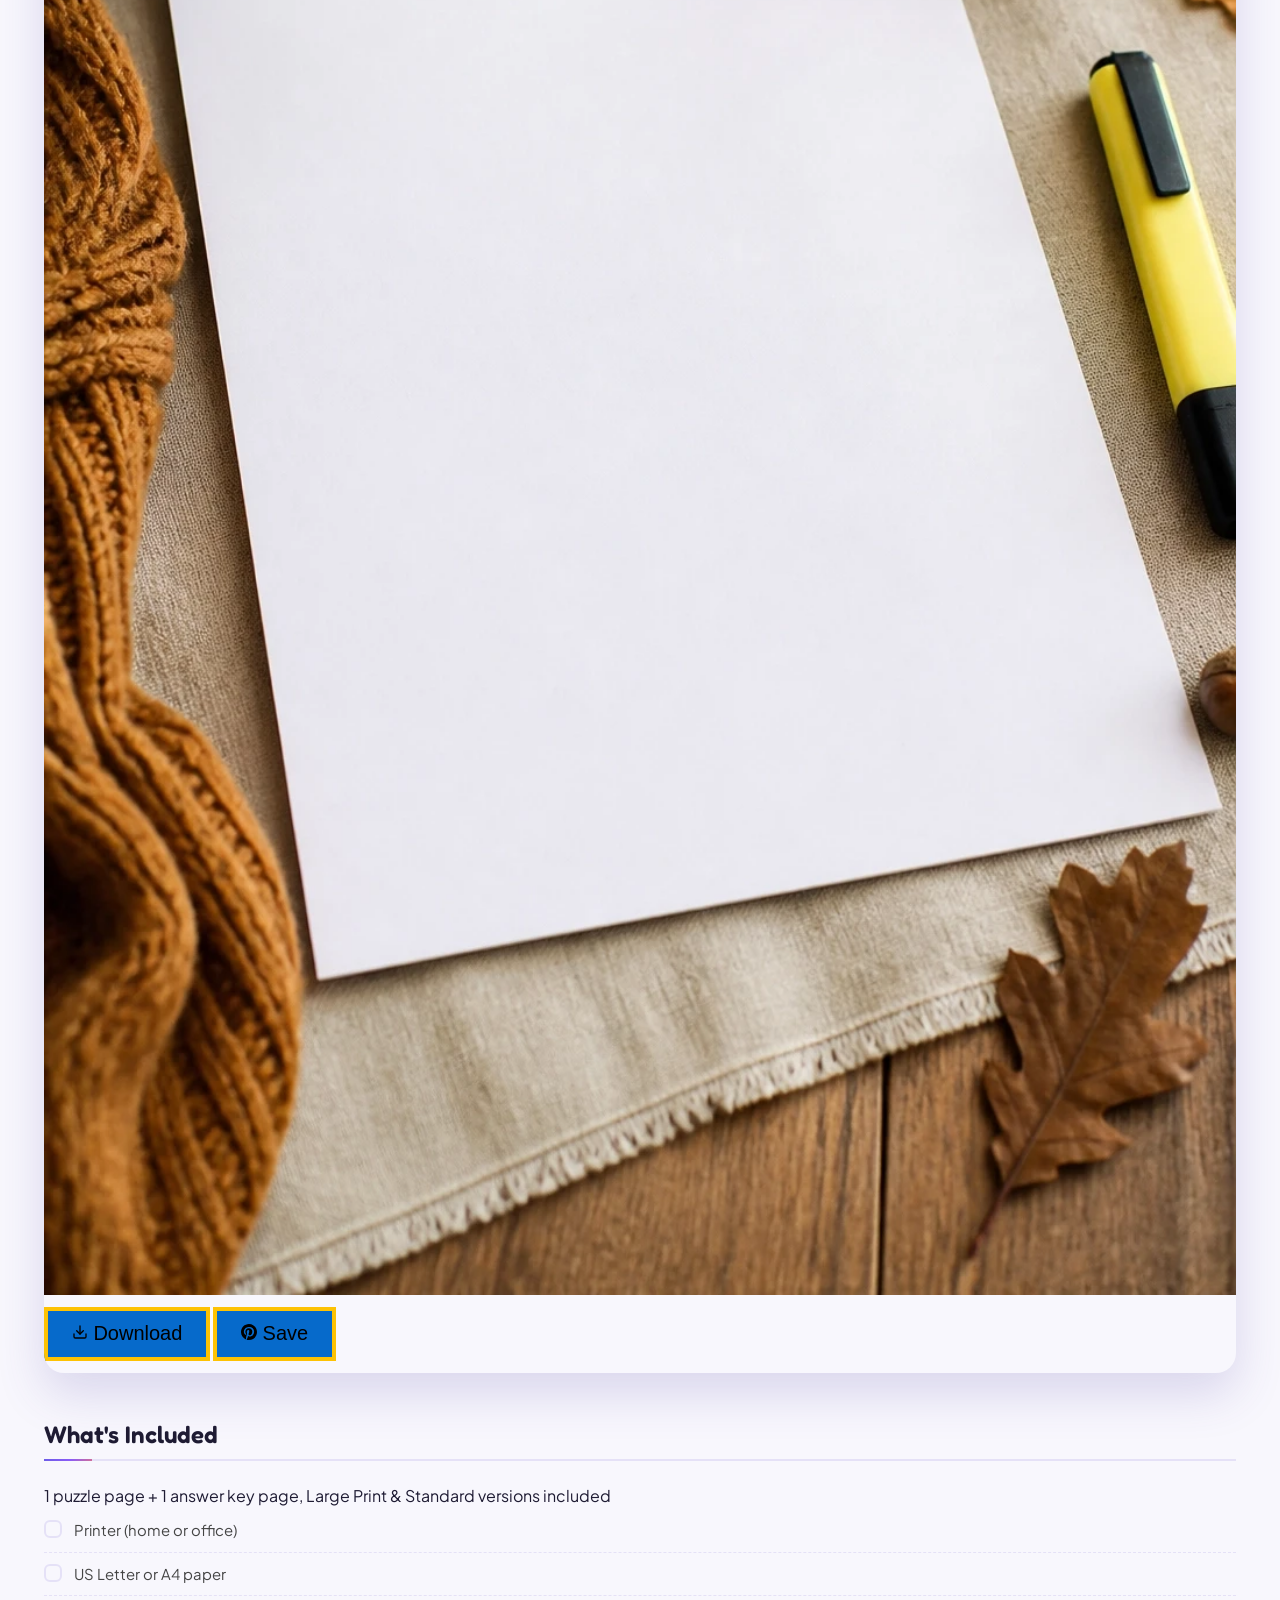
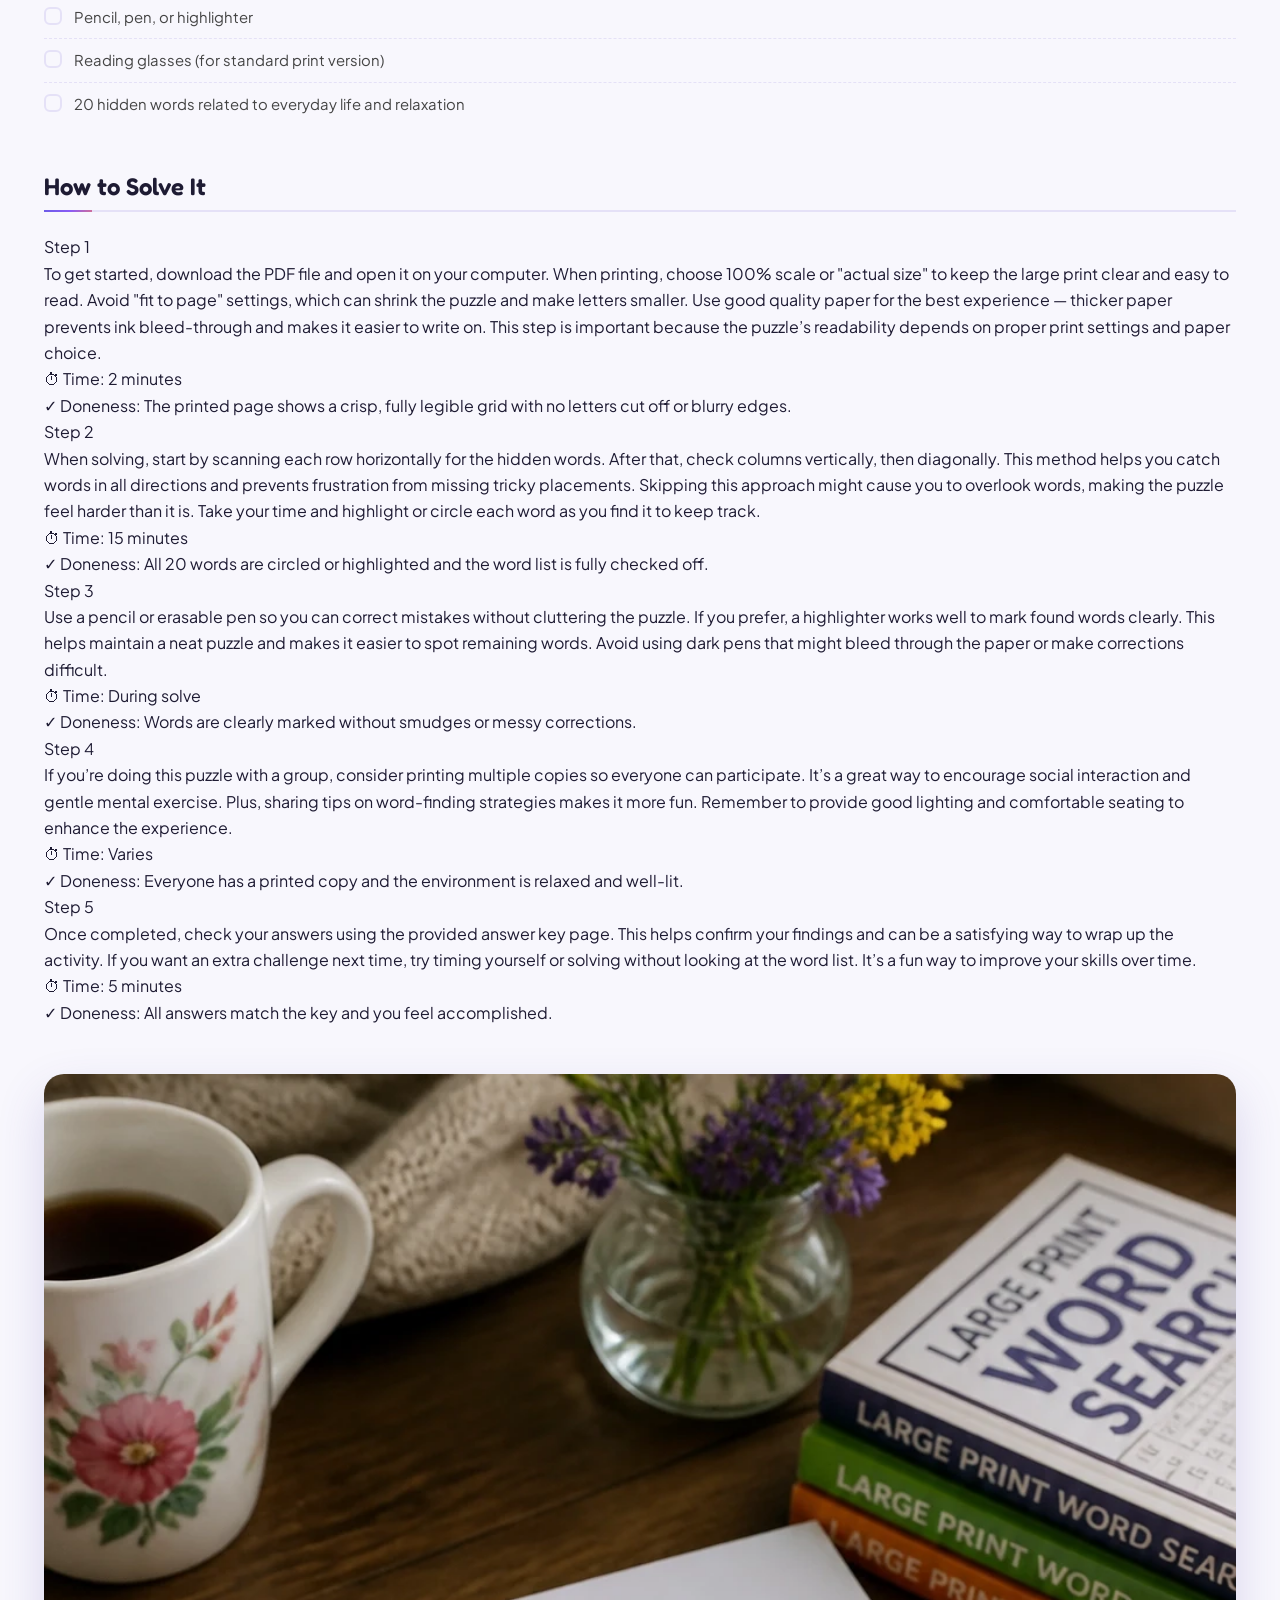
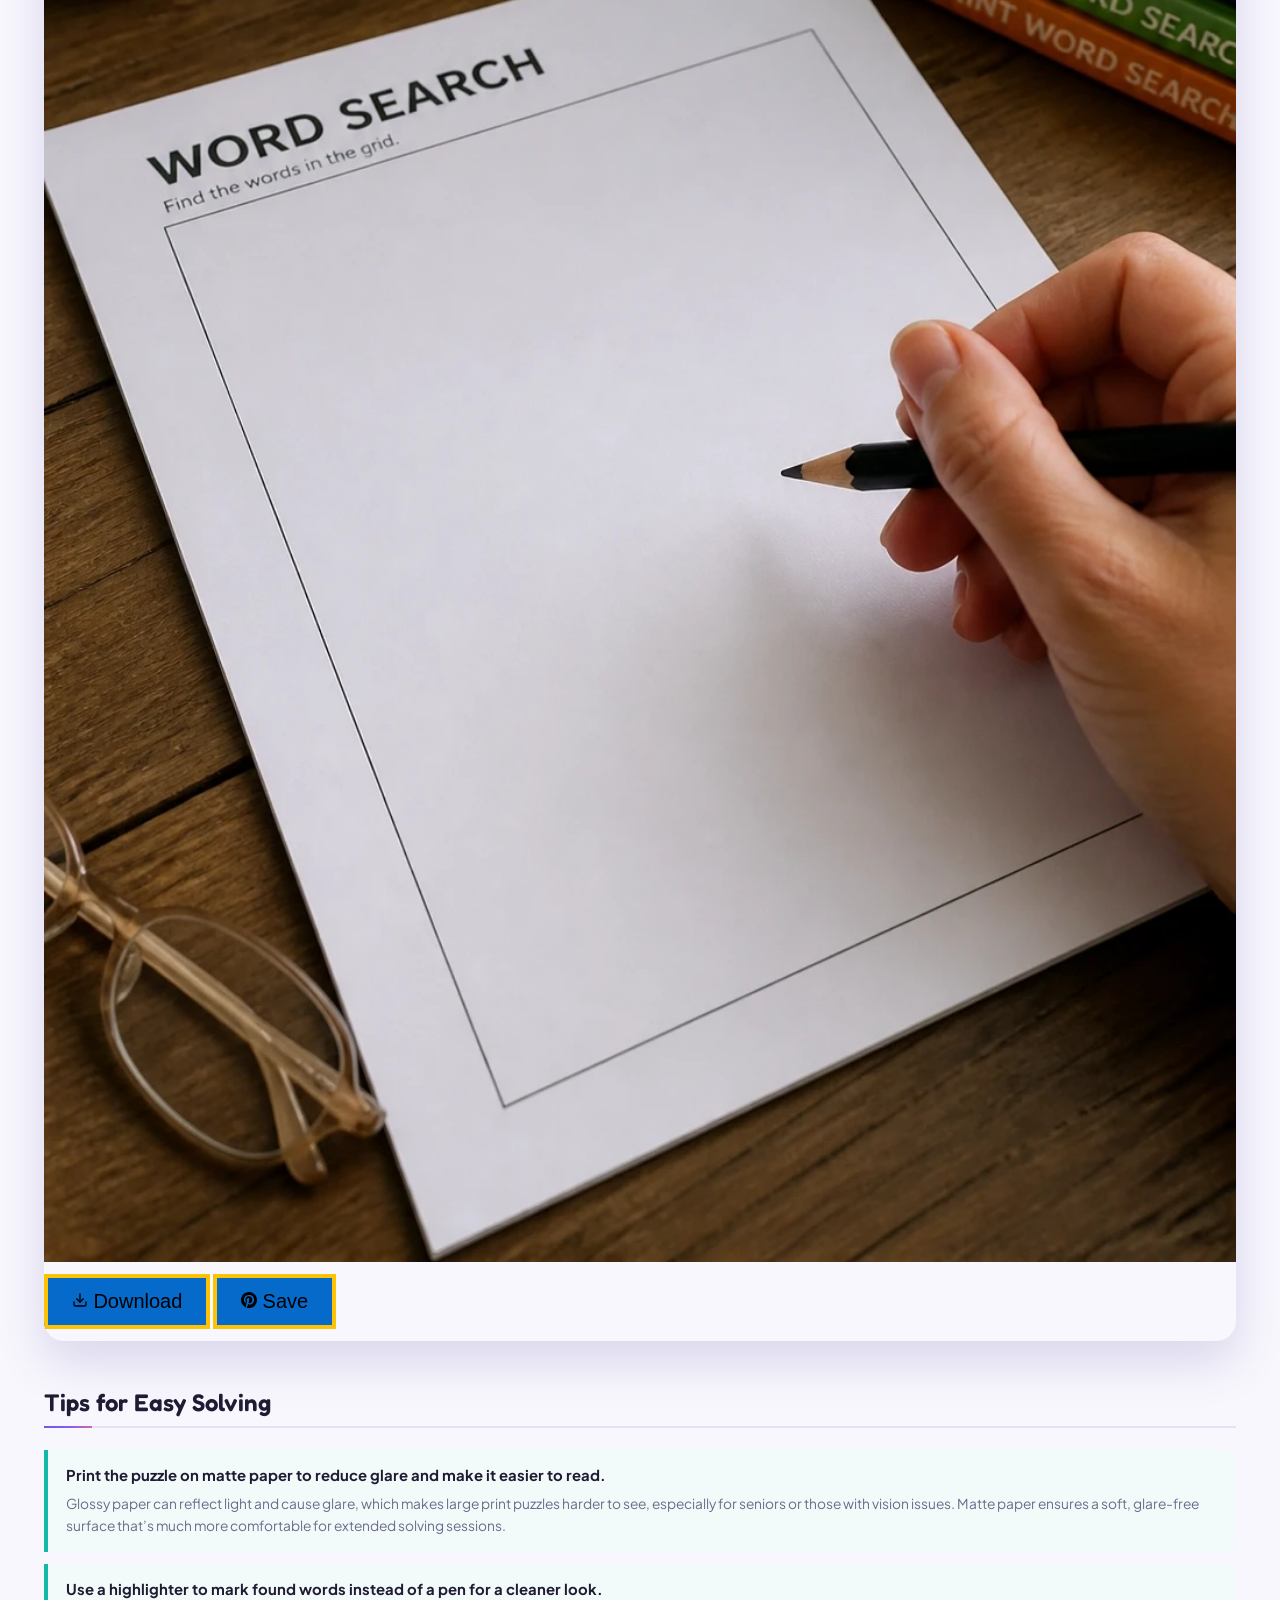
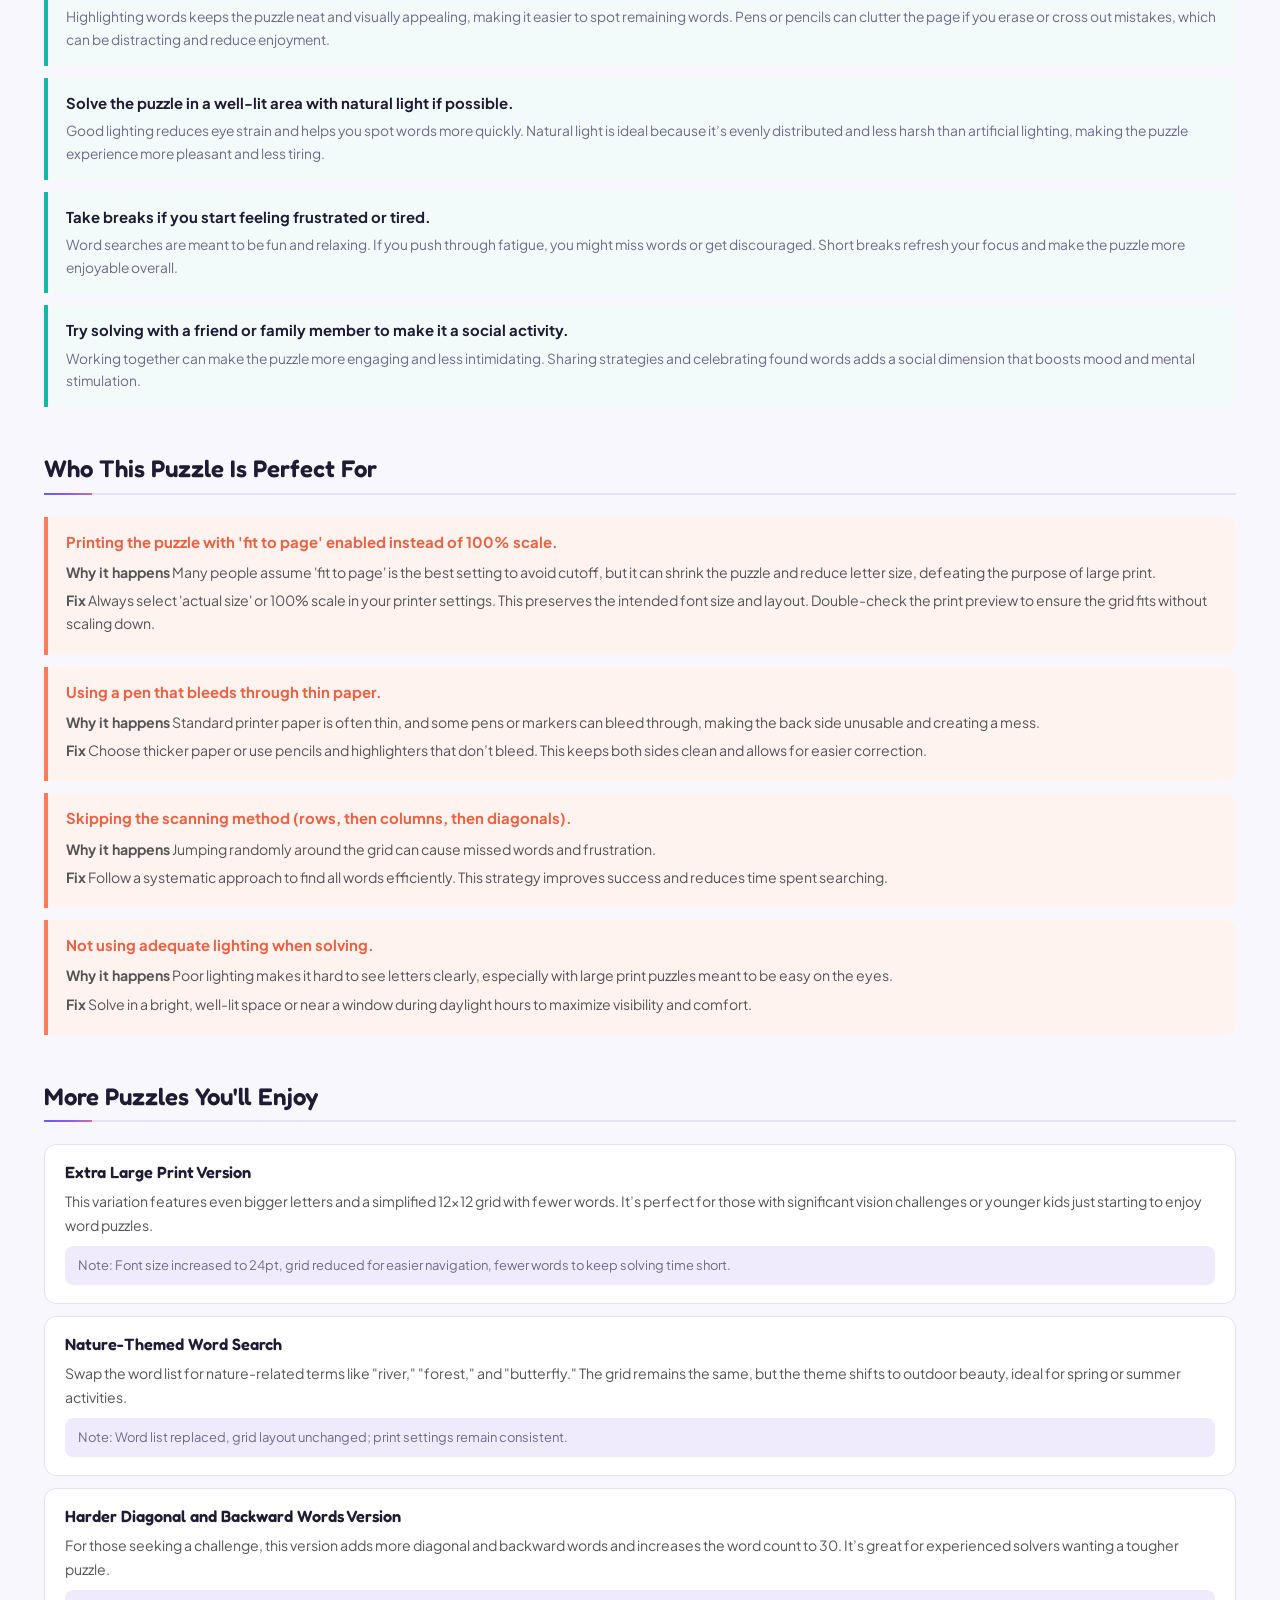
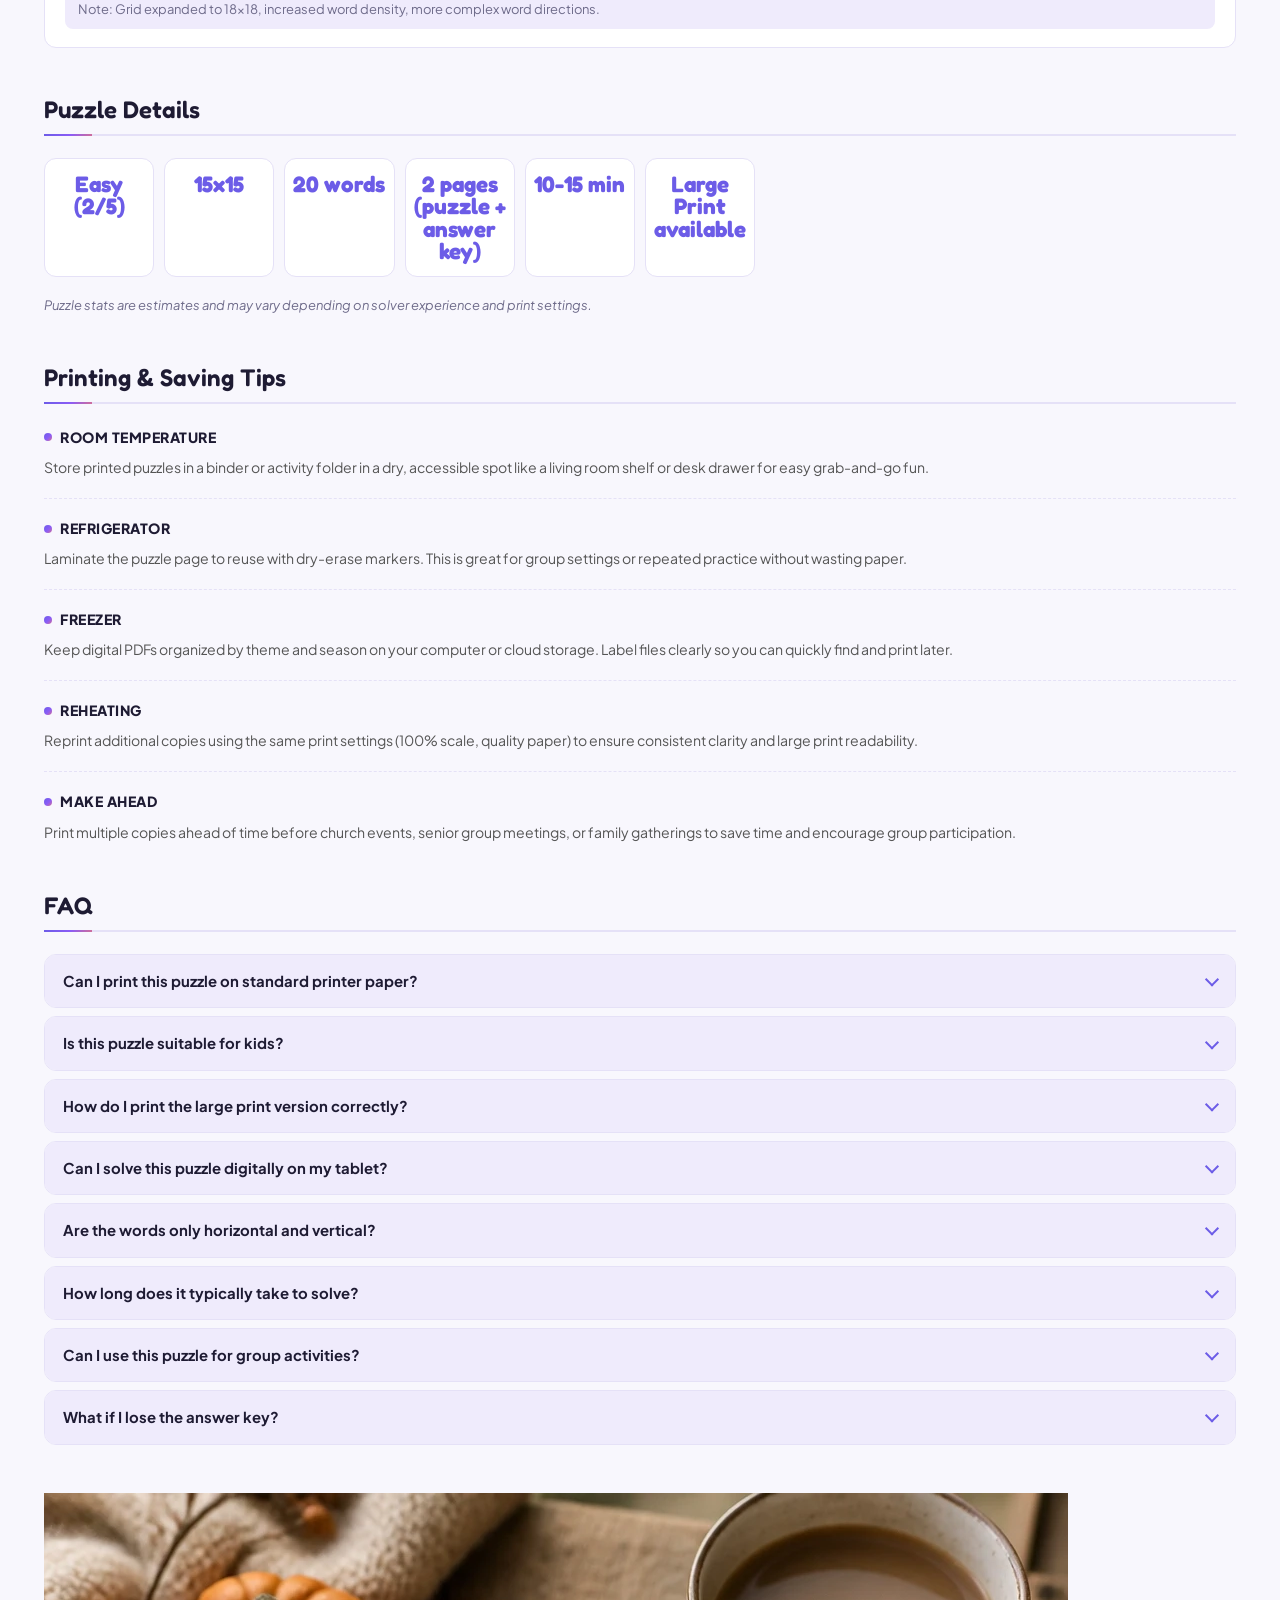
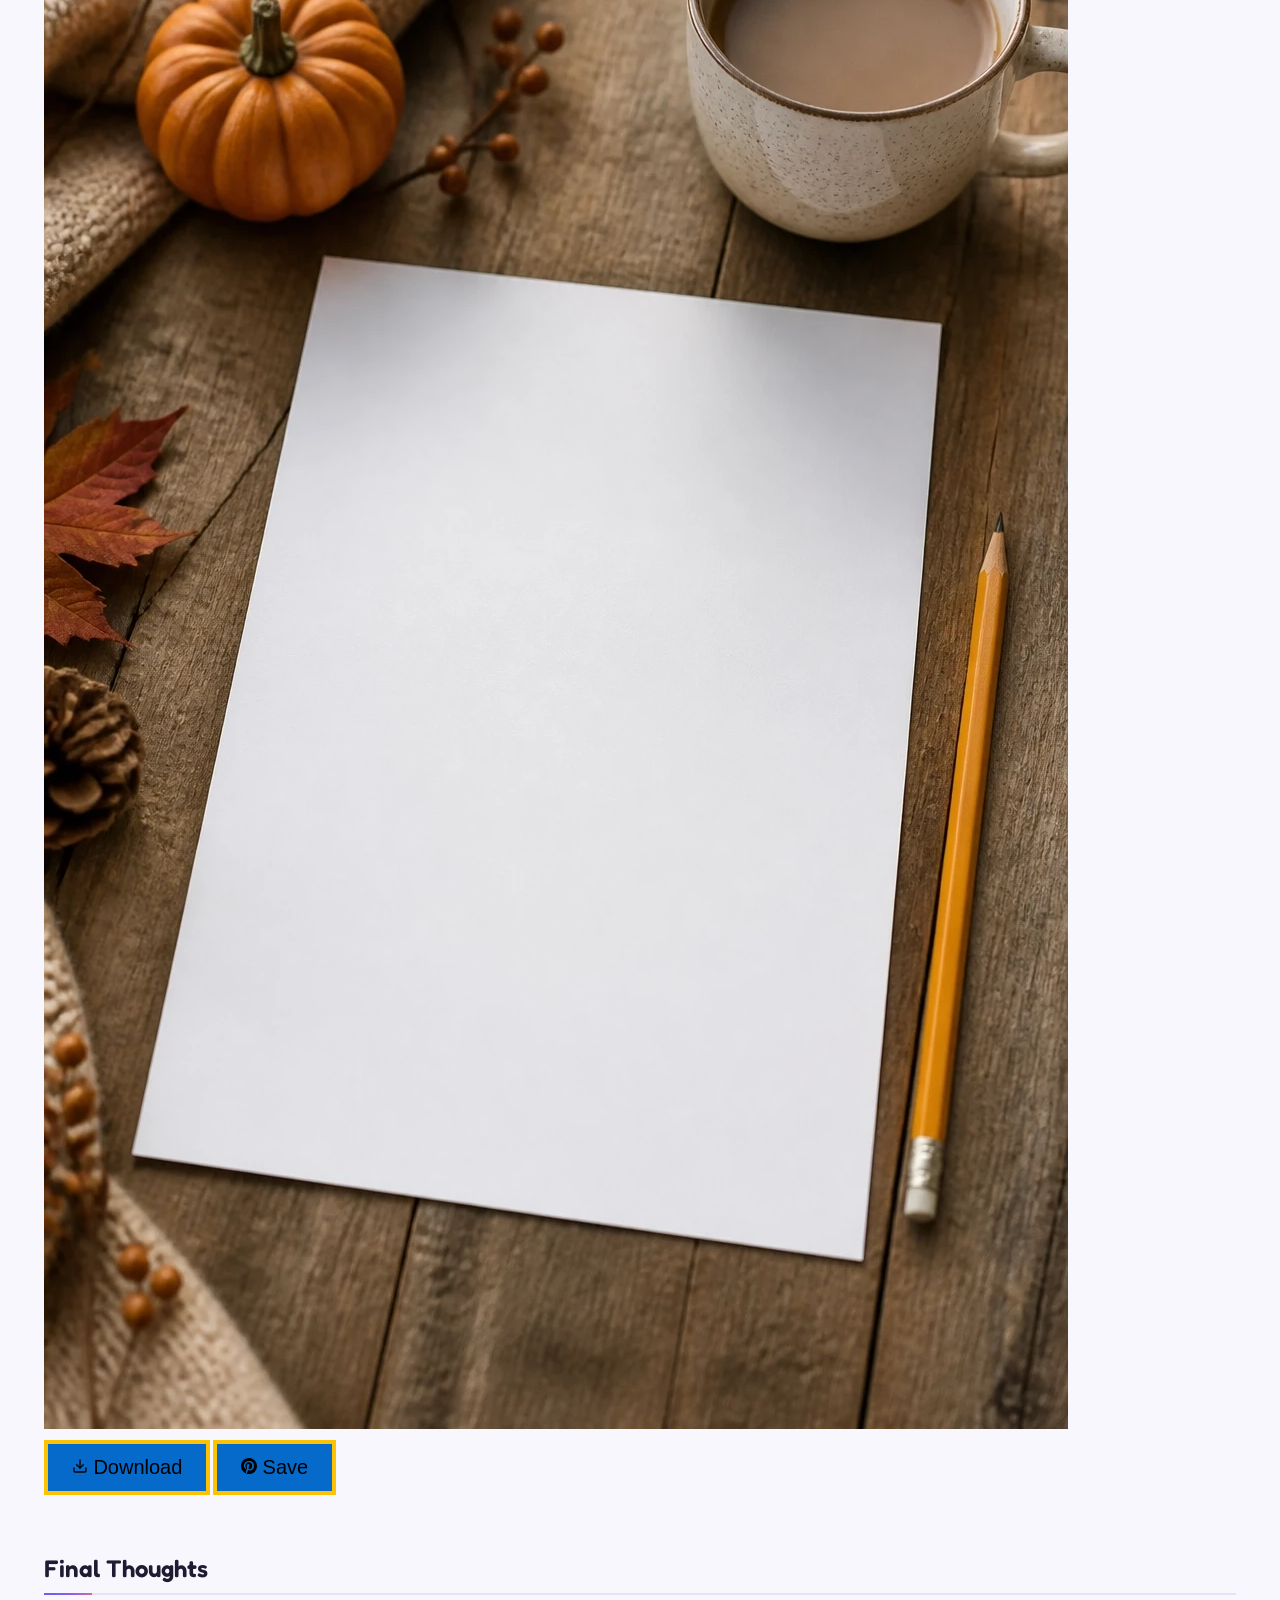
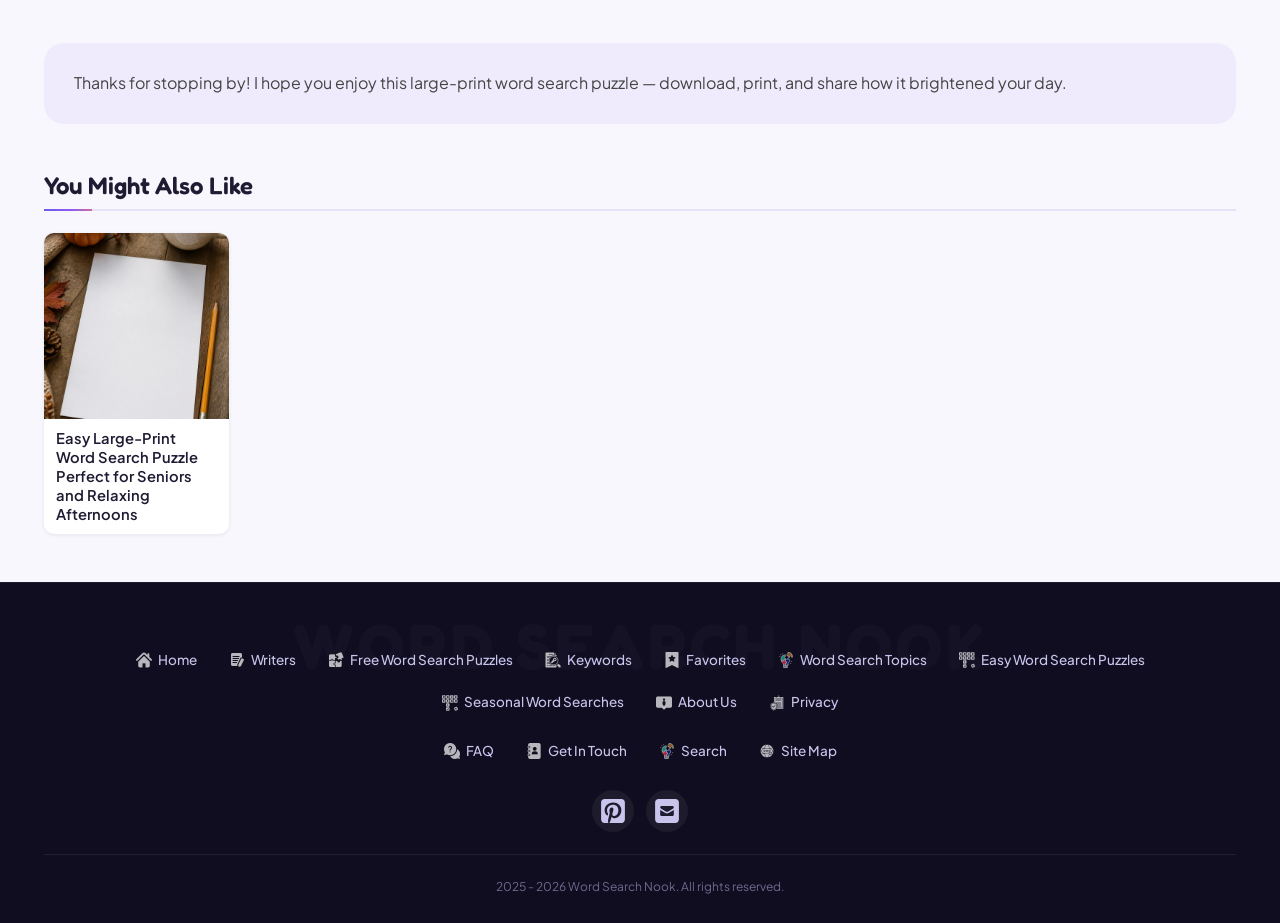
==== commit cc7ea746: "Update from web: 2026-08-26 15:29:12" ====
--- a/posts/easy-large-print-word-search-puzzle-perfect-for-seniors-and-relaxing-afternoons/index.html
+++ b/posts/easy-large-print-word-search-puzzle-perfect-for-seniors-and-relaxing-afternoons/index.html
@@ -318,9 +318,11 @@
             });
         </script><div class="post-rating" data-slug="easy-large-print-word-search-puzzle-perfect-for-seniors-and-relaxing-afternoons"><div class="post-rating-stars"><button type="button" class="star full" data-stars="1" aria-label="Rate 1 stars">★</button><button type="button" class="star full" data-stars="2" aria-label="Rate 2 stars">★</button><button type="button" class="star full" data-stars="3" aria-label="Rate 3 stars">★</button><button type="button" class="star full" data-stars="4" aria-label="Rate 4 stars">★</button><button type="button" class="star half" data-stars="5" aria-label="Rate 5 stars">★</button></div><span class="post-rating-meta"><b class="prv">4.7</b> (<span class="prc">20</span> ratings)</span><span class="post-rating-thanks" style="display:none">✓ Thanks for rating!</span></div><style>.post-rating{display:flex;align-items:center;gap:10px;margin:10px 0 4px;flex-wrap:wrap}.post-rating-stars{display:inline-flex;gap:2px}.post-rating .star{font-size:22px;line-height:1;background:none;border:none;cursor:pointer;padding:0;color:#d1d5db;transition:color .15s}.post-rating .star.full{color:#f59e0b}.post-rating .star.half{color:#fbbf24}.post-rating .star:hover,.post-rating .star.hov{color:#f59e0b}.post-rating-meta{color:#6b7280;font-size:14px}.post-rating-thanks{color:#16a34a;font-size:14px;font-weight:600}</style><script>(function(){var w=document.currentScript.previousElementSibling;while(w&&!w.classList.contains("post-rating"))w=w.previousElementSibling;if(!w)return;var slug=w.getAttribute("data-slug");var stars=w.querySelectorAll(".star");var done=false;stars.forEach(function(s){s.addEventListener("mouseenter",function(){var n=+s.getAttribute("data-stars");stars.forEach(function(x,i){x.classList.toggle("hov",i<n)})});s.addEventListener("mouseleave",function(){stars.forEach(function(x){x.classList.remove("hov")})});s.addEventListener("click",function(){if(done)return;done=true;var n=+s.getAttribute("data-stars");var fd=new FormData();fd.append("slug",slug);fd.append("stars",n);fetch("../../rate-post.php",{method:"POST",body:fd}).then(function(r){return r.json()}).then(function(d){if(d&&d.success){w.querySelector(".prv").textContent=(+d.value).toFixed(1);w.querySelector(".prc").textContent=d.count;w.querySelector(".post-rating-thanks").style.display="";stars.forEach(function(x,i){x.classList.toggle("full",i<Math.round(d.value));x.classList.remove("hov")})}}).catch(function(){});});});})();</script>        <div class="post-image-container">
             <img src="/posts/easy-large-print-word-search-puzzle-perfect-for-seniors-and-relaxing-afternoons/images/easy-large-print-word-search-puzzle-perfect-for-seniors-and-relaxing-afternoons_image_1.webp" alt="Post" class="post-main-image" fetchpriority="high">
+            <button class="download-image-btn" onclick="downloadPostImage('/posts/easy-large-print-word-search-puzzle-perfect-for-seniors-and-relaxing-afternoons/images/easy-large-print-word-search-puzzle-perfect-for-seniors-and-relaxing-afternoons_image_1.webp','easy-large-print-word-search-puzzle-perfect-for-seniors-and-relaxing-afternoons')" title="Download this image" aria-label="Download this image"><svg width="16" height="16" viewBox="0 0 24 24" fill="none" stroke="currentColor" stroke-width="2" stroke-linecap="round" stroke-linejoin="round"><path d="M21 15v4a2 2 0 0 1-2 2H5a2 2 0 0 1-2-2v-4"></path><polyline points="7 10 12 15 17 10"></polyline><line x1="12" y1="15" x2="12" y2="3"></line></svg> Download</button>
             <button class="pinterest-pin-btn" onclick="window.open('https://pinterest.com/pin/create/button/?url=https%3A%2F%2Fwww.wordsearchnook.com%2Fposts%2Feasy-large-print-word-search-puzzle-perfect-for-seniors-and-relaxing-afternoons%2F&media=https%3A%2F%2Fwww.wordsearchnook.com%2Fposts%2Feasy-large-print-word-search-puzzle-perfect-for-seniors-and-relaxing-afternoons%2Fimages%2Feasy-large-print-word-search-puzzle-perfect-for-seniors-and-relaxing-afternoons_image_1.webp&description=Easy+Large-Print+Word+Search+Puzzle+Perfect+for+Seniors+and+Relaxing+Afternoons','_blank','width=750,height=550')"><svg width="16" height="16" viewBox="0 0 24 24" fill="currentColor"><path d="M12 0C5.373 0 0 5.373 0 12c0 5.084 3.163 9.426 7.627 11.174-.105-.949-.2-2.405.042-3.441.218-.937 1.407-5.965 1.407-5.965s-.359-.719-.359-1.782c0-1.668.967-2.914 2.171-2.914 1.023 0 1.518.769 1.518 1.69 0 1.029-.655 2.568-.994 3.995-.283 1.194.599 2.169 1.777 2.169 2.133 0 3.772-2.249 3.772-5.495 0-2.873-2.064-4.882-5.012-4.882-3.414 0-5.418 2.561-5.418 5.207 0 1.031.397 2.138.893 2.738a.36.36 0 0 1 .083.345l-.333 1.36c-.053.22-.174.267-.402.161-1.499-.698-2.436-2.889-2.436-4.649 0-3.785 2.75-7.262 7.929-7.262 4.163 0 7.398 2.967 7.398 6.931 0 4.136-2.607 7.464-6.227 7.464-1.216 0-2.359-.632-2.75-1.378l-.748 2.853c-.271 1.043-1.002 2.35-1.492 3.146C9.57 23.812 10.763 24 12 24c6.627 0 12-5.373 12-12S18.627 0 12 0z"/></svg> Save</button>
         </div><p class="post-description">I made this large-print word search puzzle especially for seniors and anyone who loves a relaxing brain teaser. The big letters and simple layout make it super easy on the eyes. Great for afternoon activities or care home fun!</p><section class="story-section" id="introduction"><h2 class="story-headline">Introduction</h2><p>I’ve always loved word searches, but I noticed many puzzles out there are tough on the eyes, especially for seniors or those who prefer larger text. So I decided to create a large-print word search puzzle that’s both easy to read and fun to solve. I hand-picked words that are familiar and comforting, like &quot;garden,&quot; &quot;music,&quot; and &quot;friends,&quot; to keep the theme light and relaxing. What makes this puzzle special is the balance between challenge and ease — the grid isn’t too big, and the words are straightforward, so you won’t feel overwhelmed. I also made sure the font is crisp and clear, perfect for anyone who struggles with smaller print. I remember a reader telling me she loved my last puzzle but wished the letters were bigger — that feedback really inspired this version. Whether you’re at a senior center, enjoying a quiet afternoon at home, or looking for a gentle activity to share with friends, this puzzle fits the bill. It’s a little mental escape that’s both calming and satisfying. I hope you enjoy it as much as I enjoyed putting it together!</p></section>        <div class="content-image-container">
             <img src="/posts/easy-large-print-word-search-puzzle-perfect-for-seniors-and-relaxing-afternoons/images/easy-large-print-word-search-puzzle-perfect-for-seniors-and-relaxing-afternoons_image_2.webp" alt="Post step 2" class="content-image" loading="lazy">
+            <button class="download-image-btn" onclick="downloadPostImage('/posts/easy-large-print-word-search-puzzle-perfect-for-seniors-and-relaxing-afternoons/images/easy-large-print-word-search-puzzle-perfect-for-seniors-and-relaxing-afternoons_image_2.webp','easy-large-print-word-search-puzzle-perfect-for-seniors-and-relaxing-afternoons')" title="Download this image" aria-label="Download this image"><svg width="16" height="16" viewBox="0 0 24 24" fill="none" stroke="currentColor" stroke-width="2" stroke-linecap="round" stroke-linejoin="round"><path d="M21 15v4a2 2 0 0 1-2 2H5a2 2 0 0 1-2-2v-4"></path><polyline points="7 10 12 15 17 10"></polyline><line x1="12" y1="15" x2="12" y2="3"></line></svg> Download</button>
             <button class="pinterest-pin-btn" onclick="window.open('https://pinterest.com/pin/create/button/?url=https%3A%2F%2Fwww.wordsearchnook.com%2Fposts%2Feasy-large-print-word-search-puzzle-perfect-for-seniors-and-relaxing-afternoons%2F&media=https%3A%2F%2Fwww.wordsearchnook.com%2Fposts%2Feasy-large-print-word-search-puzzle-perfect-for-seniors-and-relaxing-afternoons%2Fimages%2Feasy-large-print-word-search-puzzle-perfect-for-seniors-and-relaxing-afternoons_image_2.webp&description=Easy+Large-Print+Word+Search+Puzzle+Perfect+for+Seniors+and+Relaxing+Afternoons','_blank','width=750,height=550')"><svg width="16" height="16" viewBox="0 0 24 24" fill="currentColor"><path d="M12 0C5.373 0 0 5.373 0 12c0 5.084 3.163 9.426 7.627 11.174-.105-.949-.2-2.405.042-3.441.218-.937 1.407-5.965 1.407-5.965s-.359-.719-.359-1.782c0-1.668.967-2.914 2.171-2.914 1.023 0 1.518.769 1.518 1.69 0 1.029-.655 2.568-.994 3.995-.283 1.194.599 2.169 1.777 2.169 2.133 0 3.772-2.249 3.772-5.495 0-2.873-2.064-4.882-5.012-4.882-3.414 0-5.418 2.561-5.418 5.207 0 1.031.397 2.138.893 2.738a.36.36 0 0 1 .083.345l-.333 1.36c-.053.22-.174.267-.402.161-1.499-.698-2.436-2.889-2.436-4.649 0-3.785 2.75-7.262 7.929-7.262 4.163 0 7.398 2.967 7.398 6.931 0 4.136-2.607 7.464-6.227 7.464-1.216 0-2.359-.632-2.75-1.378l-.748 2.853c-.271 1.043-1.002 2.35-1.492 3.146C9.57 23.812 10.763 24 12 24c6.627 0 12-5.373 12-12S18.627 0 12 0z"/></svg> Save</button>
         </div>        <section class="story-section" id="ingredients">
             <h2 class="story-headline">What&#039;s Included</h2>
@@ -376,6 +378,7 @@
             </div>
         </section>        <div class="content-image-container">
             <img src="/posts/easy-large-print-word-search-puzzle-perfect-for-seniors-and-relaxing-afternoons/images/easy-large-print-word-search-puzzle-perfect-for-seniors-and-relaxing-afternoons_image_3.webp" alt="Post step 3" class="content-image" loading="lazy">
+            <button class="download-image-btn" onclick="downloadPostImage('/posts/easy-large-print-word-search-puzzle-perfect-for-seniors-and-relaxing-afternoons/images/easy-large-print-word-search-puzzle-perfect-for-seniors-and-relaxing-afternoons_image_3.webp','easy-large-print-word-search-puzzle-perfect-for-seniors-and-relaxing-afternoons')" title="Download this image" aria-label="Download this image"><svg width="16" height="16" viewBox="0 0 24 24" fill="none" stroke="currentColor" stroke-width="2" stroke-linecap="round" stroke-linejoin="round"><path d="M21 15v4a2 2 0 0 1-2 2H5a2 2 0 0 1-2-2v-4"></path><polyline points="7 10 12 15 17 10"></polyline><line x1="12" y1="15" x2="12" y2="3"></line></svg> Download</button>
             <button class="pinterest-pin-btn" onclick="window.open('https://pinterest.com/pin/create/button/?url=https%3A%2F%2Fwww.wordsearchnook.com%2Fposts%2Feasy-large-print-word-search-puzzle-perfect-for-seniors-and-relaxing-afternoons%2F&media=https%3A%2F%2Fwww.wordsearchnook.com%2Fposts%2Feasy-large-print-word-search-puzzle-perfect-for-seniors-and-relaxing-afternoons%2Fimages%2Feasy-large-print-word-search-puzzle-perfect-for-seniors-and-relaxing-afternoons_image_3.webp&description=Easy+Large-Print+Word+Search+Puzzle+Perfect+for+Seniors+and+Relaxing+Afternoons','_blank','width=750,height=550')"><svg width="16" height="16" viewBox="0 0 24 24" fill="currentColor"><path d="M12 0C5.373 0 0 5.373 0 12c0 5.084 3.163 9.426 7.627 11.174-.105-.949-.2-2.405.042-3.441.218-.937 1.407-5.965 1.407-5.965s-.359-.719-.359-1.782c0-1.668.967-2.914 2.171-2.914 1.023 0 1.518.769 1.518 1.69 0 1.029-.655 2.568-.994 3.995-.283 1.194.599 2.169 1.777 2.169 2.133 0 3.772-2.249 3.772-5.495 0-2.873-2.064-4.882-5.012-4.882-3.414 0-5.418 2.561-5.418 5.207 0 1.031.397 2.138.893 2.738a.36.36 0 0 1 .083.345l-.333 1.36c-.053.22-.174.267-.402.161-1.499-.698-2.436-2.889-2.436-4.649 0-3.785 2.75-7.262 7.929-7.262 4.163 0 7.398 2.967 7.398 6.931 0 4.136-2.607 7.464-6.227 7.464-1.216 0-2.359-.632-2.75-1.378l-.748 2.853c-.271 1.043-1.002 2.35-1.492 3.146C9.57 23.812 10.763 24 12 24c6.627 0 12-5.373 12-12S18.627 0 12 0z"/></svg> Save</button>
         </div>        <section class="story-section" id="pro-tips">
             <h2 class="story-headline">Tips for Easy Solving</h2>
@@ -526,6 +529,7 @@
             </div>
         </section>        <div class="post-image-container">
             <img src="/posts/easy-large-print-word-search-puzzle-perfect-for-seniors-and-relaxing-afternoons/images/easy-large-print-word-search-puzzle-perfect-for-seniors-and-relaxing-afternoons_image_1.webp" alt="Post" class="post-main-image" fetchpriority="high">
+            <button class="download-image-btn" onclick="downloadPostImage('/posts/easy-large-print-word-search-puzzle-perfect-for-seniors-and-relaxing-afternoons/images/easy-large-print-word-search-puzzle-perfect-for-seniors-and-relaxing-afternoons_image_1.webp','easy-large-print-word-search-puzzle-perfect-for-seniors-and-relaxing-afternoons')" title="Download this image" aria-label="Download this image"><svg width="16" height="16" viewBox="0 0 24 24" fill="none" stroke="currentColor" stroke-width="2" stroke-linecap="round" stroke-linejoin="round"><path d="M21 15v4a2 2 0 0 1-2 2H5a2 2 0 0 1-2-2v-4"></path><polyline points="7 10 12 15 17 10"></polyline><line x1="12" y1="15" x2="12" y2="3"></line></svg> Download</button>
             <button class="pinterest-pin-btn" onclick="window.open('https://pinterest.com/pin/create/button/?url=https%3A%2F%2Fwww.wordsearchnook.com%2Fposts%2Feasy-large-print-word-search-puzzle-perfect-for-seniors-and-relaxing-afternoons%2F&media=https%3A%2F%2Fwww.wordsearchnook.com%2Fposts%2Feasy-large-print-word-search-puzzle-perfect-for-seniors-and-relaxing-afternoons%2Fimages%2Feasy-large-print-word-search-puzzle-perfect-for-seniors-and-relaxing-afternoons_image_1.webp&description=Easy+Large-Print+Word+Search+Puzzle+Perfect+for+Seniors+and+Relaxing+Afternoons','_blank','width=750,height=550')"><svg width="16" height="16" viewBox="0 0 24 24" fill="currentColor"><path d="M12 0C5.373 0 0 5.373 0 12c0 5.084 3.163 9.426 7.627 11.174-.105-.949-.2-2.405.042-3.441.218-.937 1.407-5.965 1.407-5.965s-.359-.719-.359-1.782c0-1.668.967-2.914 2.171-2.914 1.023 0 1.518.769 1.518 1.69 0 1.029-.655 2.568-.994 3.995-.283 1.194.599 2.169 1.777 2.169 2.133 0 3.772-2.249 3.772-5.495 0-2.873-2.064-4.882-5.012-4.882-3.414 0-5.418 2.561-5.418 5.207 0 1.031.397 2.138.893 2.738a.36.36 0 0 1 .083.345l-.333 1.36c-.053.22-.174.267-.402.161-1.499-.698-2.436-2.889-2.436-4.649 0-3.785 2.75-7.262 7.929-7.262 4.163 0 7.398 2.967 7.398 6.931 0 4.136-2.607 7.464-6.227 7.464-1.216 0-2.359-.632-2.75-1.378l-.748 2.853c-.271 1.043-1.002 2.35-1.492 3.146C9.57 23.812 10.763 24 12 24c6.627 0 12-5.373 12-12S18.627 0 12 0z"/></svg> Save</button>
         </div>        <section class="story-section">
             <h2 class="story-headline">Final Thoughts</h2>
--- a/tasty.css
+++ b/tasty.css
@@ -113,6 +113,15 @@
 }
 
 
+button {
+    background: #066acb;
+    padding: 1% 2%;
+    font-size: 20px;
+    border: 4px solid #fdc204;
+    margin: 1% 0%;
+    cursor: pointer;
+}
+
 .nutrition-label {
     display: none;
 }
